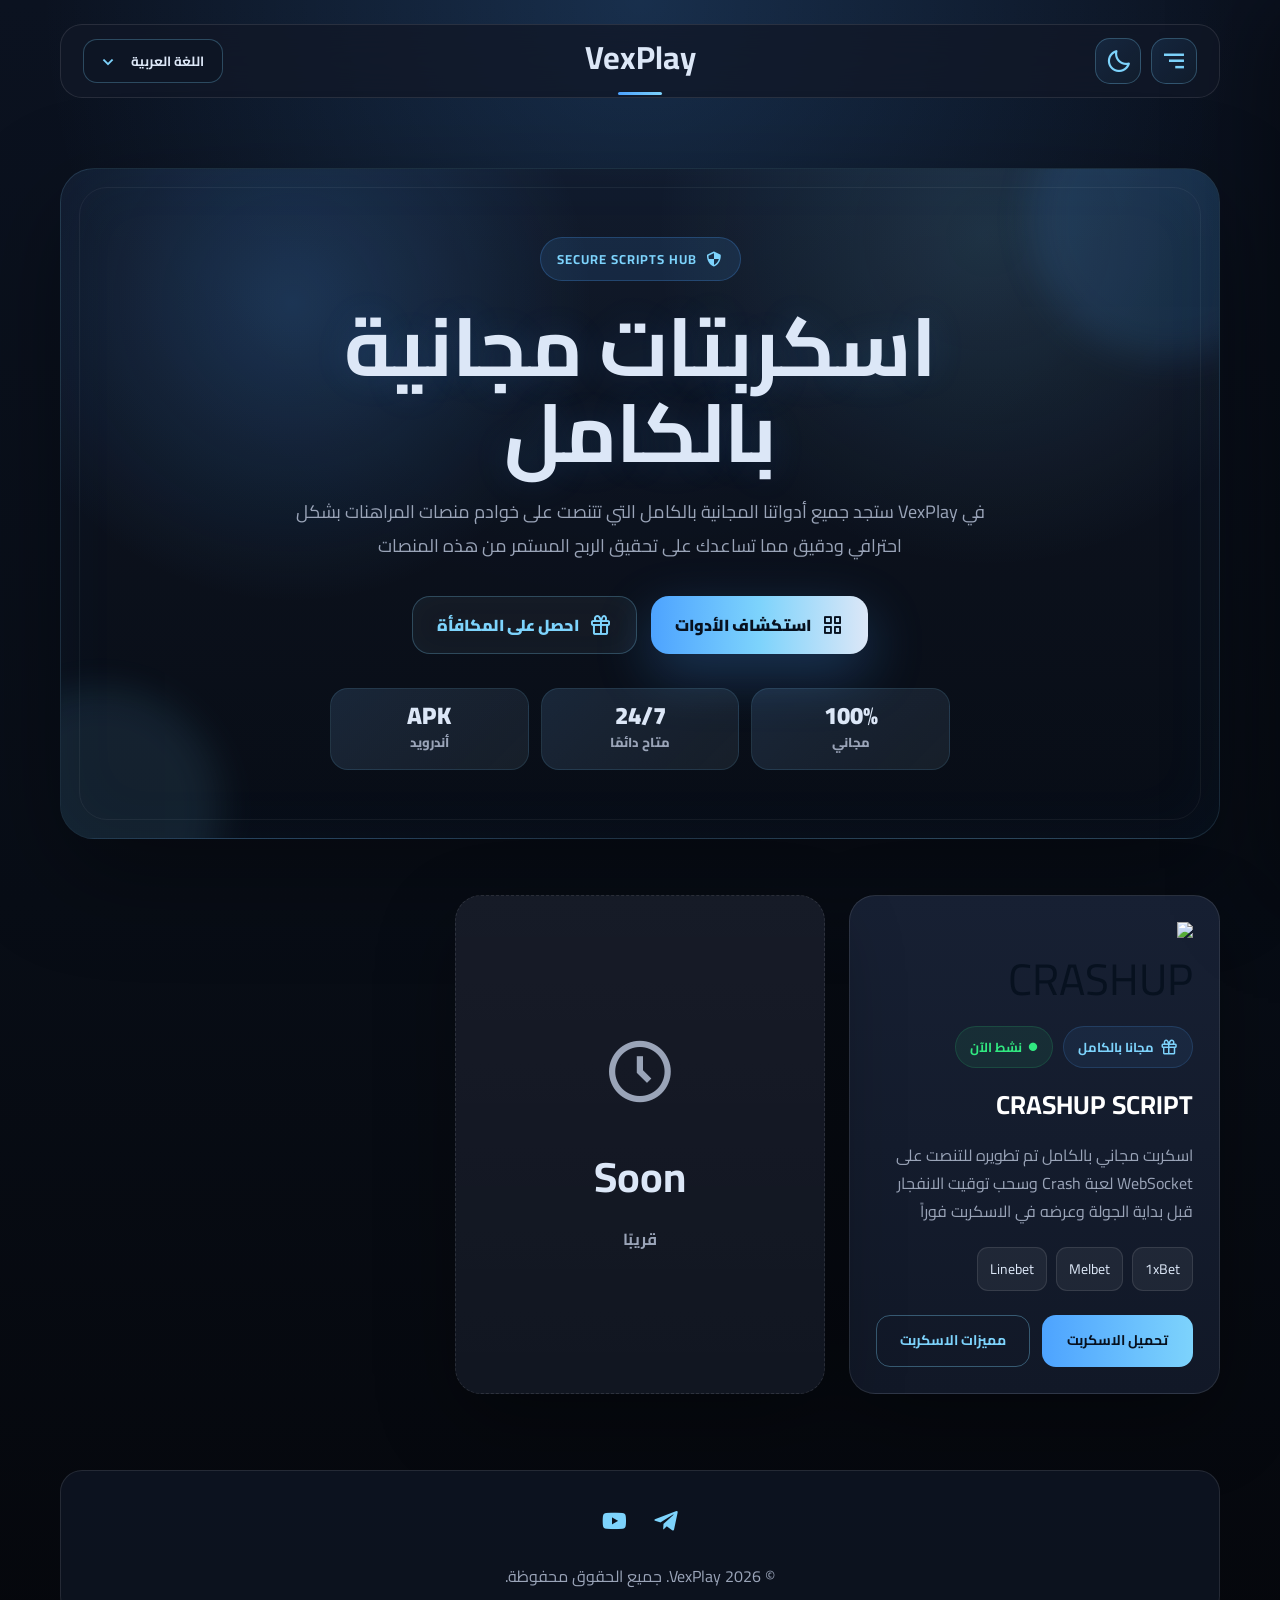
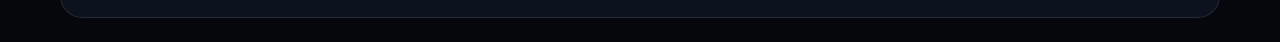
==== index.html @ 3781df90 "add sidebar" ====
<!DOCTYPE html>
<html lang="ar" dir="rtl">

<head>
    <meta charset="UTF-8" />
    <meta name="viewport" content="width=device-width, initial-scale=1.0" />
    <link rel="icon" type="image/png" href="img/favicon.png">
    <!-- SEO Meta Tags -->
    <title>VexPlay | أدوات واسكربتات مجانية لـ 1xBet و MelBet و LineBet</title>

    <meta name="description"
        content="VexPlay موقع مجاني يوفر سكربت الطيارة واسكربت التفاحة وأدوات وسكربتات خاصة بمنصات 1xBet و MelBet و LineBet، مع شروحات كاملة وروابط تحميل مباشرة.">

    <meta name="keywords"
        content="VexPlay, 1xBet, MelBet, LineBet, سكربت الطيارة, تحميل سكربت الطيارة, سكربت الطيارة 1xBet, اسكربت الطيارة, تحميل اسكربت الطيارة, اسكربت التفاحة, تحميل اسكربت التفاحة, بوت الطيارة, اسكربت  الطيارة, لعبة الطيارة, أدوات 1xBet, سكربتات 1xBet, أدوات MelBet, سكربتات MelBet, أدوات LineBet, سكربتات LineBet">

    <meta name="author" content="VexPlay">
    <meta name="robots" content="index, follow">

    <link rel="canonical" href="https://vexplay.net/">

    <!-- Open Graph -->
    <meta property="og:type" content="website">
    <meta property="og:title" content="VexPlay | سكربت الطيارة واسكربت التفاحة">
    <meta property="og:description"
        content="موقع مجاني يوفر سكربت الطيارة واسكربت التفاحة وأدوات 1xBet و MelBet و LineBet مع شروحات وروابط تحميل مباشرة.">
    <meta property="og:url" content="https://vexplay.net/">
    <meta property="og:image" content="https://vexplay.net/img/og-image.png">

    <meta name="theme-color" content="#080d16">
    <!-- Fonts -->
    <link rel="preconnect" href="https://fonts.googleapis.com">
    <link rel="preconnect" href="https://fonts.gstatic.com" crossorigin>
    <link
        href="https://fonts.googleapis.com/css2?family=Cairo:wght@400;600;700;800;900&family=Poppins:wght@400;500;600;700;800;900&display=swap"
        rel="stylesheet">

    <script src="js/theme.js"></script>
    <link rel="stylesheet" href="css/style.css" />
    <link href="https://unpkg.com/boxicons@2.1.4/css/boxicons.min.css" rel="stylesheet">
    <!-- Google tag (gtag.js) -->
    <script async src="https://www.googletagmanager.com/gtag/js?id=G-SFFDL6XB0M"></script>
    <script>
        window.dataLayer = window.dataLayer || [];
        function gtag() { dataLayer.push(arguments); }
        gtag('js', new Date());

        gtag('config', 'G-SFFDL6XB0M');
    </script>
</head>

<body>

    <div class="loader" id="pageLoader">
        <div class="pro-loader">
            <div class="loader-orbit">
                <span></span>
                <span></span>
                <span></span>

                <div class="loader-core">
                    <img src="img/favicon.png" alt="VexPlay">
                </div>
            </div>

            <div class="loader-brand">VexPlay</div>

            <div class="loader-progress">
                <span></span>
            </div>

            <p class="loader-text">جاري تجهيز الصفحة</p>
        </div>
    </div>

    <div class="lang-loader" id="langLoader">
        <div class="lang-box">
            <i class='bx bx-loader-alt bx-spin'></i>
            <p id="langLoaderText">جاري تغيير اللغة</p>
        </div>
    </div>

    <header class="header reveal">
        <button class="menu-toggle" id="menuToggle" type="button" aria-label="Open menu">
            <i class='bx bx-menu-alt-right'></i>
        </button>

        <button class="theme-toggle" id="themeToggle" type="button" aria-label="Toggle theme">
            <i class='bx bx-moon'></i>
        </button>

        <div class="logo"><a href="/">VexPlay</a></div>

        <div class="language-box">
            <select id="langSelect" class="lang-select">
                <option value="ar">اللغة العربية</option>
                <option value="en">English</option>
            </select>
            <i class='bx bx-chevron-down'></i>
        </div>
    </header>

    <div class="sidebar-overlay" id="sidebarOverlay"></div>

    <aside class="side-menu" id="sideMenu">
        <div class="side-menu-head">
            <div class="side-brand">VEXPLAY</div>

            <button class="side-close" id="sideClose" type="button" aria-label="Close menu">
                <i class='bx bx-x'></i>
            </button>
        </div>

        <div class="side-menu-links">
            <a href="https://t.me/VexPlayNet" target="_blank" rel="noopener noreferrer">
                <i class='bx bxl-telegram'></i>
                <span data-key="sideTelegram">الإنضمام لقناة التليجرام</span>
            </a>

            <a href="https://www.youtube.com/@VexPlayVip" target="_blank" rel="noopener noreferrer">
                <i class='bx bxl-youtube'></i>
                <span data-key="sideYoutube">الاشتراك في قناة اليوتيوب</span>
            </a>
        </div>
    </aside>

    <main>
        <section class="hero hero-pro reveal">
            <div class="hero-glow hero-glow-1"></div>
            <div class="hero-glow hero-glow-2"></div>

            <div class="hero-content">
                <span class="badge hero-badge" data-key="badge">
                    <i class='bx bx-shield-quarter'></i>
                    SECURE TOOLS HUB
                </span>

                <h1 data-key="title">أدوات مجانية بالكامل</h1>

                <p data-key="subtitle">
                    في VexPlay ستجد جميع أدواتنا المجانية بالكامل التي تتنصت على خوادم منصات المراهنات بشكل احترافي
                    ودقيق
                    مما تساعدك على تحقيق الربح المستمر من هذه المنصات
                </p>

                <div class="hero-actions">
                    <a href="#tools" class="hero-btn hero-btn-primary">
                        <i class='bx bx-grid-alt'></i>
                        <span data-key="exploreTools">استكشاف الأدوات</span>
                    </a>

                    <a href="https://t.me/VexPlayNet" target="_blank" rel="noopener noreferrer"
                        class="hero-btn hero-btn-secondary">
                        <i class='bx bx-gift'></i>
                        <span data-key="claimBonus">احصل على المكافأة</span>
                    </a>
                </div>

                <div class="hero-stats">
                    <div>
                        <strong>100%</strong>
                        <span data-key="statFree">مجاني</span>
                    </div>

                    <div>
                        <strong>24/7</strong>
                        <span data-key="statOnline">متاح دائمًا</span>
                    </div>

                    <div>
                        <strong>APK</strong>
                        <span data-key="statAndroid">أندرويد</span>
                    </div>
                </div>
            </div>
        </section>

        <section class="cards" id="tools">

            <article class="card reveal-card">
                <div class="card-icon">
                    <img src="img/crashup.png" alt="CRASHUP">
                </div>

                <div class="hero-top">
                    <span class="free-badge" data-key="freeBadge">
                        <i class='bx bx-gift'></i>
                        مجانا بالكامل
                    </span>

                    <span class="hero-online" data-key="live">
                        <i class='bx bxs-circle'></i>
                        نشط الآن
                    </span>
                </div>

                <h2>CRASHUP SCRIPT</h2>

                <p data-key="desc1">
                    اسكربت مجاني بالكامل تم تطويرها للتنصت على WebSocket لعبة Crash
                    وسحب توقيت الانفجار قبل بداية الجولة وعرضه
                </p>

                <div class="platforms">
                    <span>1xBet</span>
                    <span>Melbet</span>
                    <span>Linebet</span>
                </div>

                <div class="card-actions">
                    <a href="/crashup" class="btn" data-key="details">
                        تفاصيل أكثر
                    </a>

                    <a href="crashup-demo" class="btn demo-btn" data-key="script_feature">
                        مميزات الاسكربت
                    </a>
                </div>
            </article>




            <article class="card reveal-card soon-card">
                <div class="soon-content">
                    <i class='bx bx-time-five'></i>
                    <h2>Soon</h2>
                    <span data-key="soon">قريبًا</span>
                </div>
            </article>

            <article class="card reveal-card soon-card">
                <div class="soon-content">
                    <i class='bx bx-time-five'></i>
                    <h2>Soon</h2>
                    <span data-key="soon">قريبًا</span>
                </div>
            </article>

        </section>
    </main>

    <footer class="footer reveal">
        <div class="social">
            <a id="telegramLink" href="https://t.me/VexPlayNet" target="_blank" rel="noopener noreferrer">
                <i class='bx bxl-telegram'></i>
            </a>

            <a id="youtubeLink" href="https://www.youtube.com/@VexPlayVip" target="_blank" rel="noopener noreferrer">
                <i class='bx bxl-youtube'></i>
            </a>


        </div>

        <p data-key="footer">© 2026 VexPlay. جميع الحقوق محفوظة.</p>
    </footer>

    <button id="scrollTopBtn" class="scroll-top-btn" aria-label="Back to top">
        <i class='bx bx-up-arrow-alt'></i>
    </button>
    <script src="js/main.js"></script>
</body>

</html>
---- css/style.css ----
* {
    margin: 0;
    padding: 0;
    box-sizing: border-box;
}

html {
    scroll-behavior: smooth;
}



:root {
    --bg: #080d16;
    --card: #111827;
    --card2: #172033;
    --text: #ffffff;
    --muted: #9aa4b8;
    --primary: #4da3ff;
    --primary2: #7dd3fc;
    --silver: #dce7f7;
    --green: #31e981;
    --red: #ff4d5e;
    --line: rgba(255, 255, 255, .1);
}

html[data-theme="light"] {
    --bg: #f4f8ff;
    --card: #ffffff;
    --card2: #eef5ff;
    --text: #07111f;
    --muted: #526174;
    --primary: #147dff;
    --primary2: #00a8ff;
    --silver: #07111f;
    --green: #0bbf6a;
    --red: #ff3b4f;
    --line: rgba(7, 17, 31, .10);
}

html[lang="ar"] body,
html[lang="ar"] * {
    font-family: "Cairo", sans-serif;
}

html[lang="en"] body,
html[lang="en"] * {
    font-family: "Poppins", sans-serif;
}

body {
    min-height: 100vh;
    color: var(--text);
    background:
        radial-gradient(circle at top, rgba(77, 163, 255, .20), transparent 34%),
        linear-gradient(180deg, #0b1220 0%, #080d16 55%, #05070c 100%);
    overflow-x: hidden;
}

.loader,
.lang-loader {
    position: fixed;
    inset: 0;
    z-index: 9999;
    background: #080d16;
    display: grid;
    place-items: center;
    transition: .7s ease;
}

.loader.hide,
.lang-loader {
    opacity: 0;
    visibility: hidden;
}

.lang-loader.show {
    opacity: 1;
    visibility: visible;
}

.loader-box {
    font-size: 38px;
    font-weight: bold;
    letter-spacing: 1px;
    color: var(--silver);
    animation: pulse 1s infinite alternate;
}

.lang-box {
    width: 260px;
    padding: 32px 20px;
    border-radius: 24px;
    text-align: center;
    background: var(--card);
    border: 1px solid var(--line);
}

.lang-box i {
    font-size: 44px;
    color: var(--primary2);
    margin-bottom: 12px;
}

.lang-box p {
    color: var(--muted);
}

@keyframes pulse {
    to {
        opacity: .45;
        transform: scale(.96);
    }
}

.header {
    width: min(1160px, 92%);
    margin: 24px auto 0;
    height: 74px;
    border-radius: 22px;
    background: rgba(17, 24, 39, .78);
    border: 1px solid var(--line);
    backdrop-filter: blur(18px);
    display: flex;
    align-items: center;
    justify-content: center;
    position: relative;
}

.logo {
    font-size: 32px;
    font-weight: bold;
    color: var(--silver);
}

.logo::after {
    content: "";
    display: block;
    width: 44px;
    height: 3px;
    margin: 5px auto 0;
    border-radius: 20px;
    background: linear-gradient(90deg, var(--primary), var(--primary2));
}

.language-box {
    position: absolute;
    left: 22px;
    top: 50%;
    transform: translateY(-50%);
    width: 140px;
    height: 44px;
}

html[dir="ltr"] .language-box {
    left: auto;
    right: 22px;
}

.lang-select {
    width: 100%;
    height: 100%;
    border: 1px solid rgba(125, 211, 252, .28);
    border-radius: 14px;
    background: #0d1524;
    color: var(--silver);
    font-weight: bold;
    cursor: pointer;
    outline: none;
    appearance: none;
    padding-inline-start: 18px;
    padding-inline-end: 42px;
}

.language-box i {
    position: absolute;
    top: 50%;
    inset-inline-end: 14px;
    transform: translateY(-50%);
    color: var(--primary2);
    font-size: 22px;
    pointer-events: none;
}

.lang-select option {
    background: #0d1524;
    color: #fff;
}

.hero {
    width: min(880px, 92%);
    margin: 88px auto 52px;
    text-align: center;
}

.badge {
    display: inline-block;
    padding: 9px 16px;
    margin-bottom: 20px;
    border-radius: 999px;
    background: rgba(77, 163, 255, .12);
    border: 1px solid rgba(77, 163, 255, .24);
    color: var(--primary2);
    font-size: 13px;
    font-weight: bold;
    letter-spacing: 1px;
}

.hero h1 {
    font-size: clamp(38px, 8vw, 78px);
    line-height: 1.08;
    margin-bottom: 18px;
    color: var(--silver);
}

.hero p {
    color: var(--muted);
    font-size: 18px;
    line-height: 1.8;
    max-width: 690px;
    margin: auto;
}

.cards {
    width: min(1160px, 92%);
    margin: 0 auto 76px;
    display: grid;
    grid-template-columns: repeat(3, 1fr);
    gap: 24px;
}

.card {
    min-height: 380px;
    padding: 26px;
    border-radius: 26px;
    background: linear-gradient(180deg, var(--card2), var(--card));
    border: 1px solid var(--line);
    box-shadow: 0 28px 80px rgba(0, 0, 0, .32);
    transition: .35s ease;
}

.card:hover {
    transform: translateY(-10px);
    border-color: rgba(125, 211, 252, .35);
    box-shadow: 0 34px 90px rgba(77, 163, 255, .16);
}

.card-icon {
    width: 82px;
    height: 82px;
    border-radius: 22px;
    display: grid;
    place-items: center;
    margin-bottom: 22px;
    color: #07111f;
    font-size: 44px;
}



.status {
    display: inline-flex;
    align-items: center;
    gap: 7px;
    padding: 8px 13px;
    border-radius: 999px;
    font-size: 13px;
    font-weight: bold;
    margin-bottom: 16px;
}

.status::before {
    content: "";
    width: 9px;
    height: 9px;
    border-radius: 50%;
}

.status.active {
    color: var(--green);
    background: rgba(49, 233, 129, .10);
}

.status.active::before {
    background: var(--green);
    box-shadow: 0 0 12px var(--green);
}

.card h2 {
    font-size: 26px;
    margin-bottom: 12px;
    margin-top: 12px;
}

.card p {
    color: var(--muted);
    line-height: 1.75;
    min-height: 62px;
    margin-bottom: 22px;
}

.platforms {
    display: flex;
    flex-wrap: wrap;
    gap: 9px;
    margin-bottom: 24px;
}

.platforms span {
    padding: 8px 12px;
    border-radius: 11px;
    background: rgba(255, 255, 255, .06);
    border: 1px solid var(--line);
    color: var(--silver);
    font-size: 14px;
}

.btn {
    height: 48px;
    border-radius: 14px;
    display: grid;
    place-items: center;
    text-decoration: none;
    color: #07111f;
    font-weight: bold;
    background: linear-gradient(90deg, var(--primary), var(--primary2));
    transition: .3s ease;
}

.btn:hover {
    transform: translateY(-3px);
}

.soon-card {
    pointer-events: none;
    opacity: .78;
    display: grid;
    place-items: center;
    background:
        linear-gradient(180deg, rgba(255, 255, 255, .045), rgba(255, 255, 255, .02)),
        #0c111d;
    border-style: dashed;
}

.soon-content {
    text-align: center;
}

.soon-content i {
    font-size: 74px;
    color: var(--muted);
    margin-bottom: 16px;
}

.soon-content h2 {
    font-size: 42px;
    color: var(--silver);
    margin-bottom: 8px;
}

.soon-content span {
    color: var(--muted);
    font-weight: bold;
}

.footer {
    width: min(1160px, 92%);
    margin: 0 auto 24px;
    padding: 26px;
    text-align: center;
    border-radius: 22px;
    background: rgba(17, 24, 39, .7);
    border: 1px solid var(--line);
}

.social {
    margin-bottom: 12px;
}

.social a {
    color: var(--primary2);
    font-size: 28px;
    margin: 0 9px;
    transition: .3s ease;
}

.social a:hover {
    color: #fff;
}

.footer p {
    color: var(--muted);
}

.reveal,
.reveal-card {
    opacity: 0;
    transform: translateY(34px);
    transition: .8s ease;
}

.reveal.show,
.reveal-card.show {
    opacity: 1;
    transform: translateY(0);
}

@media (max-width: 980px) {
    .cards {
        grid-template-columns: 1fr;
    }

    .card {
        min-height: auto;
    }
}

@media (max-width: 600px) {
    .header {
        height: auto;
        padding: 18px;
        flex-direction: column;
        gap: 14px;
    }

    .language-box,
    html[dir="ltr"] .language-box {
        position: relative;
        left: auto;
        right: auto;
        top: auto;
        transform: none;
    }

    .hero {
        margin: 58px auto 38px;
    }

    .hero h1 {
        font-size: 38px;
    }

    .hero p {
        font-size: 16px;
    }

    .cards {
        width: 92%;
        gap: 18px;
    }

    .card {
        padding: 22px;
        border-radius: 22px;
    }
}

.card-icon img {
    width: 100%;
    height: 100%;
    object-fit: contain;
    display: block;
}

.logo a {
    color: inherit;
    text-decoration: none;
}

.logo a:visited {
    color: inherit;
}

.hero-top {
    display: flex;
    align-items: center;
    gap: 10px;
    flex-wrap: wrap;
}

.free-badge,
.hero-online {
    display: inline-flex;
    align-items: center;
    gap: 6px;
    padding: 8px 14px;
    border-radius: 999px;
    font-size: 13px;
    font-weight: bold;
}

.free-badge {
    background: rgba(77, 163, 255, .08);
    color: #7dd3fc;
    border: 1px solid rgba(77, 163, 255, .18);
}

.free-badge i {
    font-size: 18px;
}

.hero-online {
    background: rgba(49, 233, 129, .08);
    color: #31e981;
    border: 1px solid rgba(49, 233, 129, .15);
}

.hero-online i {
    font-size: 10px;
    animation: onlinePulse 1.3s infinite;
}

@keyframes onlinePulse {
    50% {
        opacity: .35;
        transform: scale(.8);
    }
}

.footer .social a,
.footer .social a:visited,
.footer .social a:hover,
.footer .social a:active {
    text-decoration: none !important;
    border-bottom: none !important;
}

.card-actions {
    display: flex;
    gap: 12px;
}

.card-actions .btn {
    flex: 1;
    min-width: 0;
    height: 52px;
    padding: 0 10px;
    font-size: 14px;
    line-height: 1.2;
    text-align: center;
    white-space: nowrap;
}

.demo-btn {
    background: transparent;
    color: var(--primary2);
    border: 1px solid rgba(125, 211, 252, .35);
}

.demo-btn:hover {
    background: rgba(125, 211, 252, .1);
}

@media (max-width: 420px) {
    .card-actions {
        gap: 10px;
    }

    .card-actions .btn {
        height: 48px;
        font-size: 13px;
        padding: 0 8px;
    }
}

/* ScrollUp */
.scroll-top-btn {
    position: fixed;
    right: 24px;
    bottom: 24px;
    width: 54px;
    height: 54px;
    border-radius: 50%;
    border: 1px solid rgba(125, 211, 252, .35);
    background: linear-gradient(135deg, var(--primary), var(--primary2));
    color: #07111f;
    font-size: 32px;
    display: grid;
    place-items: center;
    cursor: pointer;
    z-index: 999;
    opacity: 0;
    visibility: hidden;
    transform: translateY(18px) scale(.9);
    transition: .35s ease;
    box-shadow: 0 18px 45px rgba(77, 163, 255, .28);
}

.scroll-top-btn.show {
    opacity: 1;
    visibility: visible;
    transform: translateY(0) scale(1);
}

.scroll-top-btn:hover {
    transform: translateY(-5px) scale(1.05);
    box-shadow: 0 24px 60px rgba(77, 163, 255, .42);
}

html[dir="rtl"] .scroll-top-btn {
    right: 24px;
    left: auto;
}

html[dir="ltr"] .scroll-top-btn {
    right: 24px;
    left: auto;
}

@media (max-width: 600px) {
    .scroll-top-btn {
        width: 48px;
        height: 48px;
        right: 18px;
        bottom: 18px;
        font-size: 28px;
    }
}

/* Professional Page Loader */
.loader {
    position: fixed;
    inset: 0;
    z-index: 99999;
    display: grid;
    place-items: center;
    background:
        radial-gradient(circle at top, rgba(77, 163, 255, .24), transparent 34%),
        radial-gradient(circle at bottom, rgba(125, 211, 252, .10), transparent 38%),
        linear-gradient(180deg, #070b13 0%, #080d16 52%, #03050a 100%);
    transition:
        opacity .65s ease,
        visibility .65s ease,
        transform .65s ease;
}

.loader::before {
    content: "";
    position: absolute;
    inset: 0;
    background:
        linear-gradient(transparent 96%, rgba(77, 163, 255, .055) 100%);
    background-size: 100% 6px;
    opacity: .7;
    pointer-events: none;
}

.loader::after {
    content: "";
    position: absolute;
    width: 520px;
    height: 520px;
    border-radius: 50%;
    background: radial-gradient(circle, rgba(77, 163, 255, .16), transparent 68%);
    filter: blur(12px);
    animation: loaderGlow 2.6s ease-in-out infinite alternate;
    pointer-events: none;
}

.loader.hide {
    opacity: 0;
    visibility: hidden;
    transform: scale(1.03);
    pointer-events: none;
}

.pro-loader {
    position: relative;
    z-index: 2;
    width: min(320px, calc(100% - 44px));
    padding: 34px 26px 28px;
    border-radius: 30px;
    text-align: center;
    background:
        linear-gradient(180deg, rgba(17, 24, 39, .88), rgba(8, 13, 22, .92)),
        rgba(17, 24, 39, .82);
    border: 1px solid rgba(125, 211, 252, .18);
    box-shadow:
        0 30px 90px rgba(0, 0, 0, .45),
        inset 0 0 40px rgba(77, 163, 255, .045);
    backdrop-filter: blur(18px);
    overflow: hidden;
}

.pro-loader::before {
    content: "";
    position: absolute;
    inset: -1px;
    border-radius: inherit;
    padding: 1px;
    background: linear-gradient(135deg,
            rgba(77, 163, 255, .55),
            transparent 32%,
            rgba(125, 211, 252, .42),
            transparent 72%);
    -webkit-mask:
        linear-gradient(#000 0 0) content-box,
        linear-gradient(#000 0 0);
    -webkit-mask-composite: xor;
    mask-composite: exclude;
    pointer-events: none;
}

.loader-orbit {
    position: relative;
    width: 118px;
    height: 118px;
    margin: 0 auto 20px;
    display: grid;
    place-items: center;
}

.loader-orbit>span {
    position: absolute;
    inset: 0;
    border-radius: 50%;
    border: 1px solid rgba(125, 211, 252, .18);
}

.loader-orbit>span:nth-child(1) {
    border-top-color: #4da3ff;
    animation: orbitSpin 1.2s linear infinite;
}

.loader-orbit>span:nth-child(2) {
    inset: 10px;
    border-right-color: #7dd3fc;
    animation: orbitSpinReverse 1.8s linear infinite;
}

.loader-orbit>span:nth-child(3) {
    inset: 20px;
    border-bottom-color: #31e981;
    animation: orbitSpin 2.3s linear infinite;
}

.loader-core {
    width: 62px;
    height: 62px;
    border-radius: 18px;
    display: grid;
    place-items: center;
    background:
        linear-gradient(135deg, rgba(77, 163, 255, .18), rgba(125, 211, 252, .08)),
        rgba(8, 13, 22, .92);
    border: 1px solid rgba(125, 211, 252, .24);
    box-shadow:
        0 0 28px rgba(77, 163, 255, .22),
        inset 0 0 18px rgba(255, 255, 255, .04);
}

.loader-core img {
    width: 38px;
    height: 38px;
    object-fit: contain;
    display: block;
    filter: drop-shadow(0 0 14px rgba(125, 211, 252, .45));
}

.loader-brand {
    color: #f5f7fa;
    font-size: 34px;
    font-weight: 900;
    line-height: 1;
    letter-spacing: .5px;
    margin-bottom: 18px;
    text-shadow: 0 0 24px rgba(77, 163, 255, .22);
}

.loader-progress {
    position: relative;
    width: 100%;
    height: 7px;
    border-radius: 999px;
    overflow: hidden;
    background: rgba(255, 255, 255, .09);
    border: 1px solid rgba(255, 255, 255, .06);
}

.loader-progress span {
    position: absolute;
    inset-block: 0;
    left: -45%;
    width: 45%;
    border-radius: inherit;
    background: linear-gradient(90deg, transparent, #4da3ff, #7dd3fc, transparent);
    box-shadow: 0 0 18px rgba(125, 211, 252, .65);
    animation: loaderProgress 1.35s ease-in-out infinite;
}

.loader-text {
    margin-top: 14px;
    color: #93a4b8;
    font-size: 14px;
    font-weight: 800;
}

@keyframes orbitSpin {
    to {
        transform: rotate(360deg);
    }
}

@keyframes orbitSpinReverse {
    to {
        transform: rotate(-360deg);
    }
}

@keyframes loaderProgress {
    0% {
        left: -45%;
    }

    100% {
        left: 100%;
    }
}

@keyframes loaderGlow {
    from {
        opacity: .45;
        transform: scale(.92);
    }

    to {
        opacity: .9;
        transform: scale(1.08);
    }
}

@media (max-width: 600px) {
    .pro-loader {
        width: min(292px, calc(100% - 36px));
        padding: 30px 22px 24px;
        border-radius: 26px;
    }

    .loader-orbit {
        width: 104px;
        height: 104px;
    }

    .loader-core {
        width: 56px;
        height: 56px;
        border-radius: 16px;
    }

    .loader-core img {
        width: 34px;
        height: 34px;
    }

    .loader-brand {
        font-size: 30px;
    }

    .loader-text {
        font-size: 13px;
    }
}


/* Home Burger Menu + Sidebar */
.menu-toggle {
    position: absolute;
    right: 22px;
    top: 50%;
    transform: translateY(-50%);
    width: 46px;
    height: 46px;
    border: 1px solid rgba(125, 211, 252, .28);
    border-radius: 15px;
    background:
        linear-gradient(135deg, rgba(77, 163, 255, .12), rgba(125, 211, 252, .04)),
        #0d1524;
    display: grid;
    place-items: center;
    gap: 0;
    cursor: pointer;
    z-index: 5;
    transition: .3s ease;
    box-shadow: 0 14px 35px rgba(0, 0, 0, .18);
}

.menu-toggle i {
    color: var(--primary2);
    font-size: 30px;
    line-height: 1;
    display: block;
    filter: drop-shadow(0 0 12px rgba(125, 211, 252, .45));
    transition: .3s ease;
}

.menu-toggle:hover i {
    transform: scale(1.08);
}

html[dir="ltr"] .menu-toggle {
    right: auto;
    left: 22px;
}

.sidebar-overlay {
    position: fixed;
    inset: 0;
    z-index: 9997;
    background: rgba(2, 6, 14, .62);
    backdrop-filter: blur(8px);
    opacity: 0;
    visibility: hidden;
    transition: .35s ease;
}

.sidebar-overlay.show {
    opacity: 1;
    visibility: visible;
}

.side-menu {
    position: fixed;
    top: 0;
    right: 0;
    width: min(360px, 88vw);
    height: 100vh;
    z-index: 9998;
    padding: 24px;
    background:
        radial-gradient(circle at top right, rgba(77, 163, 255, .20), transparent 36%),
        linear-gradient(180deg, rgba(17, 24, 39, .98), rgba(8, 13, 22, .98));
    border-left: 1px solid rgba(125, 211, 252, .18);
    box-shadow: -30px 0 90px rgba(0, 0, 0, .45);
    transform: translateX(105%);
    transition: .45s cubic-bezier(.2, .9, .2, 1);
    overflow-y: auto;
}

.side-menu.show {
    transform: translateX(0);
}

html[dir="ltr"] .side-menu {
    right: auto;
    left: 0;
    border-left: none;
    border-right: 1px solid rgba(125, 211, 252, .18);
    box-shadow: 30px 0 90px rgba(0, 0, 0, .45);
    transform: translateX(-105%);
}

html[dir="ltr"] .side-menu.show {
    transform: translateX(0);
}

.side-menu::before {
    content: "";
    position: absolute;
    inset: 0;
    background:
        linear-gradient(transparent 96%, rgba(77, 163, 255, .055) 100%);
    background-size: 100% 6px;
    opacity: .65;
    pointer-events: none;
}

.side-menu-head {
    position: relative;
    z-index: 2;
    display: flex;
    align-items: center;
    justify-content: space-between;
    gap: 14px;
    padding-bottom: 22px;
    margin-bottom: 22px;
    border-bottom: 1px solid rgba(255, 255, 255, .08);
}

.side-brand {
    color: var(--silver);
    font-size: 30px;
    font-weight: 900;
    letter-spacing: 1px;
    line-height: 1;
    text-shadow: 0 0 24px rgba(77, 163, 255, .28);
}

.side-brand::after {
    content: "";
    display: block;
    width: 54px;
    height: 3px;
    margin-top: 9px;
    border-radius: 999px;
    background: linear-gradient(90deg, var(--primary), var(--primary2));
}

.side-close {
    width: 42px;
    height: 42px;
    border: 1px solid rgba(125, 211, 252, .22);
    border-radius: 14px;
    background: rgba(255, 255, 255, .06);
    color: var(--primary2);
    font-size: 28px;
    display: grid;
    place-items: center;
    cursor: pointer;
    transition: .3s ease;
}

.side-close:hover {
    background: var(--primary2);
    color: #07111f;
    transform: rotate(90deg);
}

.side-menu-links {
    position: relative;
    z-index: 2;
    display: flex;
    flex-direction: column;
    gap: 14px;
}

.side-menu-links a {
    min-height: 64px;
    padding: 14px 16px;
    border-radius: 18px;
    text-decoration: none;
    color: var(--silver);
    background:
        linear-gradient(135deg, rgba(77, 163, 255, .10), rgba(125, 211, 252, .035)),
        rgba(255, 255, 255, .045);
    border: 1px solid rgba(125, 211, 252, .13);
    display: flex;
    align-items: center;
    gap: 12px;
    font-size: 15px;
    font-weight: 900;
    transition: .3s ease;
}

.side-menu-links a i {
    width: 42px;
    height: 42px;
    min-width: 42px;
    border-radius: 14px;
    display: grid;
    place-items: center;
    font-size: 25px;
    color: #07111f;
    background: linear-gradient(135deg, var(--primary), var(--primary2));
    box-shadow: 0 14px 32px rgba(77, 163, 255, .25);
}

.side-menu-links a:hover {
    transform: translateX(-5px);
    border-color: rgba(125, 211, 252, .38);
    box-shadow: 0 18px 45px rgba(77, 163, 255, .13);
}

html[dir="ltr"] .side-menu-links a:hover {
    transform: translateX(5px);
}

body.sidebar-open {
    overflow: hidden;
}

@media (max-width: 600px) {
    .header {
        min-height: 78px;
        padding: 18px 70px 18px 18px;
    }

    html[dir="ltr"] .header {
        padding: 18px 18px 18px 70px;
    }

    .menu-toggle {
        right: 18px;
        top: 18px;
        transform: none;
        width: 44px;
        height: 44px;
    }

    .menu-toggle:hover {
        transform: scale(1.04);
    }

    html[dir="ltr"] .menu-toggle {
        right: auto;
        left: 18px;
    }

    .language-box,
    html[dir="ltr"] .language-box {
        width: 140px;
    }

    .side-menu {
        width: min(330px, 90vw);
        padding: 22px 18px;
    }

    .side-brand {
        font-size: 27px;
    }

    .side-menu-links a {
        min-height: 60px;
        font-size: 14px;
        padding: 13px 14px;
    }

    .side-menu-links a i {
        width: 40px;
        height: 40px;
        min-width: 40px;
        font-size: 24px;
    }
}


/* Light / Dark Theme Button */
.theme-toggle {
    position: absolute;
    right: 78px;
    top: 50%;
    transform: translateY(-50%);
    width: 46px;
    height: 46px;
    border: 1px solid rgba(125, 211, 252, .28);
    border-radius: 15px;
    background:
        linear-gradient(135deg, rgba(77, 163, 255, .12), rgba(125, 211, 252, .04)),
        #0d1524;
    color: var(--primary2);
    display: grid;
    place-items: center;
    cursor: pointer;
    z-index: 5;
    transition: .3s ease;
    box-shadow: 0 14px 35px rgba(0, 0, 0, .18);
}

.theme-toggle i {
    font-size: 27px;
    line-height: 1;
    display: block;
    filter: drop-shadow(0 0 12px rgba(125, 211, 252, .45));
    transition: .3s ease;
}

.theme-toggle:hover {
    transform: translateY(-50%) scale(1.06);
    border-color: rgba(125, 211, 252, .55);
    box-shadow: 0 18px 45px rgba(77, 163, 255, .22);
}

.theme-toggle:hover i {
    transform: rotate(12deg) scale(1.08);
}

html[dir="ltr"] .theme-toggle {
    right: auto;
    left: 78px;
}

/* Light Mode */
html[data-theme="light"] body {
    background:
        radial-gradient(circle at top, rgba(20, 125, 255, .18), transparent 34%),
        linear-gradient(180deg, #f5f9ff 0%, #eef5ff 55%, #eaf2ff 100%);
}

html[data-theme="light"] .header,
html[data-theme="light"] .footer {
    background: rgba(255, 255, 255, .78);
    border-color: rgba(7, 17, 31, .10);
    box-shadow: 0 18px 55px rgba(20, 125, 255, .10);
}

html[data-theme="light"] .lang-select,
html[data-theme="light"] .menu-toggle,
html[data-theme="light"] .theme-toggle {
    background:
        linear-gradient(135deg, rgba(20, 125, 255, .10), rgba(0, 168, 255, .05)),
        #ffffff;
    color: #07111f;
    border-color: rgba(20, 125, 255, .22);
}

html[data-theme="light"] .menu-toggle i,
html[data-theme="light"] .theme-toggle i,
html[data-theme="light"] .language-box i {
    color: #147dff;
}

html[data-theme="light"] .card {
    background: linear-gradient(180deg, #ffffff, #eef5ff);
    border-color: rgba(7, 17, 31, .10);
    box-shadow: 0 28px 80px rgba(20, 125, 255, .10);
}

html[data-theme="light"] .card:hover {
    border-color: rgba(20, 125, 255, .30);
    box-shadow: 0 34px 90px rgba(20, 125, 255, .16);
}

html[data-theme="light"] .platforms span,
html[data-theme="light"] .hero-platforms span {
    background: rgba(20, 125, 255, .08);
    border-color: rgba(20, 125, 255, .12);
    color: #07111f;
}

html[data-theme="light"] .free-badge {
    background: rgba(20, 125, 255, .08);
    color: #147dff;
    border-color: rgba(20, 125, 255, .18);
}

html[data-theme="light"] .hero-online {
    background: rgba(11, 191, 106, .08);
    color: #0bbf6a;
    border-color: rgba(11, 191, 106, .18);
}

html[data-theme="light"] .soon-card {
    background:
        linear-gradient(180deg, rgba(20, 125, 255, .07), rgba(255, 255, 255, .85)),
        #ffffff;
}

html[data-theme="light"] .side-menu {
    background:
        radial-gradient(circle at top right, rgba(20, 125, 255, .18), transparent 36%),
        linear-gradient(180deg, rgba(255, 255, 255, .98), rgba(238, 245, 255, .98));
    border-left-color: rgba(20, 125, 255, .18);
}

html[data-theme="light"] .side-menu-head {
    border-bottom-color: rgba(7, 17, 31, .10);
}

html[data-theme="light"] .side-close {
    background: rgba(20, 125, 255, .08);
    border-color: rgba(20, 125, 255, .18);
    color: #147dff;
}

html[data-theme="light"] .side-menu-links a {
    color: #07111f;
    background:
        linear-gradient(135deg, rgba(20, 125, 255, .08), rgba(0, 168, 255, .035)),
        rgba(255, 255, 255, .78);
    border-color: rgba(20, 125, 255, .13);
}

html[data-theme="light"] .sidebar-overlay {
    background: rgba(235, 244, 255, .58);
}

html[data-theme="light"] .loader,
html[data-theme="light"] .lang-loader {
    background:
        radial-gradient(circle at top, rgba(20, 125, 255, .22), transparent 34%),
        linear-gradient(180deg, #f7fbff 0%, #eef5ff 52%, #eaf2ff 100%);
}

html[data-theme="light"] .pro-loader,
html[data-theme="light"] .lang-box {
    background:
        linear-gradient(180deg, rgba(255, 255, 255, .90), rgba(238, 245, 255, .94)),
        rgba(255, 255, 255, .88);
    border-color: rgba(20, 125, 255, .18);
}

html[data-theme="light"] .loader-core {
    background:
        linear-gradient(135deg, rgba(20, 125, 255, .14), rgba(0, 168, 255, .08)),
        rgba(255, 255, 255, .94);
}

html[data-theme="light"] .loader-progress {
    background: rgba(7, 17, 31, .08);
    border-color: rgba(7, 17, 31, .06);
}

@media (max-width: 600px) {
    .theme-toggle {
        right: 70px;
        top: 18px;
        transform: none;
        width: 44px;
        height: 44px;
    }

    .theme-toggle:hover {
        transform: scale(1.04);
    }

    html[dir="ltr"] .theme-toggle {
        right: auto;
        left: 70px;
    }
}

/* Better Light Mode Loader */
html[data-theme="light"] .loader,
html[data-theme="light"] .lang-loader {
    background:
        radial-gradient(circle at top, rgba(20, 125, 255, .18), transparent 35%),
        radial-gradient(circle at bottom, rgba(0, 168, 255, .10), transparent 42%),
        linear-gradient(180deg, #f7fbff 0%, #eef6ff 52%, #e8f1ff 100%) !important;
}

html[data-theme="light"] .loader::before {
    background:
        linear-gradient(transparent 96%, rgba(20, 125, 255, .08) 100%);
    background-size: 100% 6px;
    opacity: .55;
}

html[data-theme="light"] .loader::after {
    background: radial-gradient(circle, rgba(20, 125, 255, .18), transparent 68%);
    filter: blur(18px);
    opacity: .75;
}

html[data-theme="light"] .pro-loader {
    background:
        linear-gradient(180deg, rgba(255, 255, 255, .94), rgba(238, 246, 255, .96)),
        #ffffff !important;
    border-color: rgba(20, 125, 255, .20) !important;
    box-shadow:
        0 30px 90px rgba(20, 125, 255, .16),
        0 12px 35px rgba(7, 17, 31, .08),
        inset 0 0 35px rgba(20, 125, 255, .055) !important;
}

html[data-theme="light"] .pro-loader::before {
    background: linear-gradient(135deg,
            rgba(20, 125, 255, .55),
            transparent 34%,
            rgba(0, 168, 255, .42),
            transparent 74%);
}

html[data-theme="light"] .loader-orbit>span {
    border-color: rgba(20, 125, 255, .18);
}

html[data-theme="light"] .loader-orbit>span:nth-child(1) {
    border-top-color: #147dff;
}

html[data-theme="light"] .loader-orbit>span:nth-child(2) {
    border-right-color: #00a8ff;
}

html[data-theme="light"] .loader-orbit>span:nth-child(3) {
    border-bottom-color: #0bbf6a;
}

html[data-theme="light"] .loader-core {
    background:
        linear-gradient(135deg, rgba(20, 125, 255, .12), rgba(0, 168, 255, .06)),
        #ffffff !important;
    border-color: rgba(20, 125, 255, .22) !important;
    box-shadow:
        0 0 30px rgba(20, 125, 255, .18),
        inset 0 0 18px rgba(20, 125, 255, .06) !important;
}

html[data-theme="light"] .loader-core img {
    filter: drop-shadow(0 0 12px rgba(20, 125, 255, .28));
}

html[data-theme="light"] .loader-brand {
    color: #07111f !important;
    text-shadow: 0 0 20px rgba(20, 125, 255, .18);
}

html[data-theme="light"] .loader-text {
    color: #526174 !important;
}

html[data-theme="light"] .loader-progress {
    background: rgba(7, 17, 31, .08) !important;
    border-color: rgba(7, 17, 31, .06) !important;
}

html[data-theme="light"] .loader-progress span {
    background: linear-gradient(90deg, transparent, #147dff, #00a8ff, transparent);
    box-shadow: 0 0 18px rgba(20, 125, 255, .42);
}

html[data-theme="light"] .lang-box {
    background:
        linear-gradient(180deg, rgba(255, 255, 255, .94), rgba(238, 246, 255, .96)),
        #ffffff !important;
    border-color: rgba(20, 125, 255, .18) !important;
    box-shadow: 0 24px 70px rgba(20, 125, 255, .14);
}

html[data-theme="light"] .lang-box i {
    color: #147dff;
}

html[data-theme="light"] .lang-box p {
    color: #526174;
}

/* Mobile Header Controls Beside Language */
@media (max-width: 600px) {
    .header {
        height: auto;
        min-height: unset;
        padding: 18px;
        display: grid;
        grid-template-columns: 44px 44px 140px;
        justify-content: center;
        align-items: center;
        gap: 12px 10px;
    }

    .logo {
        grid-column: 1 / -1;
        grid-row: 1;
        text-align: center;
        margin-bottom: 2px;
    }

    .menu-toggle,
    .theme-toggle,
    .language-box,
    html[dir="ltr"] .menu-toggle,
    html[dir="ltr"] .theme-toggle,
    html[dir="ltr"] .language-box {
        position: relative;
        top: auto;
        left: auto;
        right: auto;
        transform: none;
    }

    .menu-toggle {
        grid-column: 1;
        grid-row: 2;
        width: 44px;
        height: 44px;
    }

    .theme-toggle {
        grid-column: 2;
        grid-row: 2;
        width: 44px;
        height: 44px;
    }

    .language-box,
    html[dir="ltr"] .language-box {
        grid-column: 3;
        grid-row: 2;
        width: 140px;
        height: 44px;
    }

    .menu-toggle:hover,
    .theme-toggle:hover {
        transform: scale(1.04);
    }
}


/* Professional Home Hero */
.hero-pro {
    width: min(1160px, 92%);
    margin: 70px auto 56px;
    min-height: 470px;
    position: relative;
    overflow: hidden;
    display: grid;
    place-items: center;
    padding: 68px 30px;
    border-radius: 34px;
    text-align: center;
    background:
        radial-gradient(circle at 20% 20%, rgba(77, 163, 255, .22), transparent 28%),
        radial-gradient(circle at 80% 10%, rgba(125, 211, 252, .14), transparent 30%),
        linear-gradient(180deg, rgba(17, 24, 39, .76), rgba(8, 13, 22, .78));
    border: 1px solid rgba(125, 211, 252, .16);
    box-shadow:
        0 34px 100px rgba(0, 0, 0, .34),
        inset 0 0 70px rgba(77, 163, 255, .045);
}

.hero-pro::before {
    content: "";
    position: absolute;
    inset: 0;
    background:
        linear-gradient(transparent 96%, rgba(77, 163, 255, .055) 100%);
    background-size: 100% 7px;
    opacity: .55;
    pointer-events: none;
}

.hero-pro::after {
    content: "";
    position: absolute;
    inset: 18px;
    border-radius: 28px;
    border: 1px solid rgba(255, 255, 255, .055);
    pointer-events: none;
}

.hero-glow {
    position: absolute;
    border-radius: 50%;
    filter: blur(18px);
    opacity: .65;
    pointer-events: none;
}

.hero-glow-1 {
    width: 280px;
    height: 280px;
    right: -90px;
    top: -90px;
    background: rgba(77, 163, 255, .20);
    animation: heroFloat 5s ease-in-out infinite alternate;
}

.hero-glow-2 {
    width: 240px;
    height: 240px;
    left: -80px;
    bottom: -90px;
    background: rgba(125, 211, 252, .16);
    animation: heroFloat 6s ease-in-out infinite alternate-reverse;
}

.hero-content {
    position: relative;
    z-index: 2;
    max-width: 780px;
    margin: auto;
}

.hero-badge {
    display: inline-flex;
    align-items: center;
    justify-content: center;
    gap: 8px;
    margin-bottom: 22px;
}

.hero-badge i {
    font-size: 18px;
}

.hero-pro h1 {
    font-size: clamp(42px, 8vw, 82px);
    line-height: 1.05;
    margin-bottom: 20px;
    color: var(--silver);
    letter-spacing: -1px;
    text-shadow: 0 0 35px rgba(77, 163, 255, .16);
}

.hero-pro p {
    max-width: 720px;
    margin: 0 auto;
    color: var(--muted);
    font-size: 18px;
    line-height: 1.9;
}

.hero-actions {
    display: flex;
    align-items: center;
    justify-content: center;
    gap: 14px;
    flex-wrap: wrap;
    margin-top: 32px;
}

.hero-btn {
    min-width: 210px;
    height: 58px;
    padding: 0 24px;
    border-radius: 18px;
    display: inline-flex;
    align-items: center;
    justify-content: center;
    gap: 10px;
    text-decoration: none;
    font-size: 16px;
    font-weight: 900;
    transition: .3s ease;
}

.hero-btn i {
    font-size: 23px;
}

.hero-btn-primary {
    color: #07111f;
    background: linear-gradient(90deg, var(--primary), var(--primary2), var(--silver));
    box-shadow: 0 20px 55px rgba(77, 163, 255, .28);
}

.hero-btn-secondary {
    color: var(--primary2);
    background: rgba(255, 255, 255, .045);
    border: 1px solid rgba(125, 211, 252, .26);
    box-shadow: inset 0 0 28px rgba(77, 163, 255, .035);
}

.hero-btn:hover {
    transform: translateY(-5px);
}

.hero-btn-primary:hover {
    box-shadow: 0 28px 70px rgba(77, 163, 255, .38);
}

.hero-btn-secondary:hover {
    background: rgba(125, 211, 252, .10);
    border-color: rgba(125, 211, 252, .45);
}

.hero-stats {
    width: min(620px, 100%);
    margin: 34px auto 0;
    display: grid;
    grid-template-columns: repeat(3, 1fr);
    gap: 12px;
}

.hero-stats div {
    min-height: 82px;
    padding: 14px 10px;
    border-radius: 18px;
    background:
        linear-gradient(135deg, rgba(77, 163, 255, .10), rgba(125, 211, 252, .035)),
        rgba(255, 255, 255, .045);
    border: 1px solid rgba(125, 211, 252, .12);
    display: grid;
    place-items: center;
}

.hero-stats strong {
    color: var(--silver);
    font-size: 24px;
    font-weight: 900;
    line-height: 1;
}

.hero-stats span {
    color: var(--muted);
    font-size: 13px;
    font-weight: 800;
}

@keyframes heroFloat {
    from {
        transform: translateY(0) scale(.96);
    }

    to {
        transform: translateY(18px) scale(1.06);
    }
}

/* Light Mode Hero */
html[data-theme="light"] .hero-pro {
    background:
        radial-gradient(circle at 20% 20%, rgba(20, 125, 255, .16), transparent 28%),
        radial-gradient(circle at 80% 10%, rgba(0, 168, 255, .10), transparent 30%),
        linear-gradient(180deg, rgba(255, 255, 255, .86), rgba(238, 245, 255, .88));
    border-color: rgba(20, 125, 255, .14);
    box-shadow:
        0 34px 100px rgba(20, 125, 255, .12),
        inset 0 0 70px rgba(20, 125, 255, .045);
}

html[data-theme="light"] .hero-pro::before {
    background: linear-gradient(transparent 96%, rgba(20, 125, 255, .075) 100%);
    background-size: 100% 7px;
}

html[data-theme="light"] .hero-btn-secondary {
    color: #147dff;
    background: rgba(20, 125, 255, .06);
    border-color: rgba(20, 125, 255, .20);
}

html[data-theme="light"] .hero-stats div {
    background:
        linear-gradient(135deg, rgba(20, 125, 255, .08), rgba(0, 168, 255, .035)),
        rgba(255, 255, 255, .72);
    border-color: rgba(20, 125, 255, .12);
}

/* Mobile Hero */
@media (max-width: 600px) {
    .hero-pro {
        width: calc(100% - 20px);
        margin: 46px auto 38px;
        min-height: auto;
        padding: 48px 18px;
        border-radius: 26px;
    }

    .hero-pro h1 {
        font-size: 40px;
        line-height: 1.12;
    }

    .hero-pro p {
        font-size: 15px;
        line-height: 1.8;
    }

    .hero-actions {
        margin-top: 26px;
        gap: 12px;
    }

    .hero-btn {
        width: 100%;
        min-width: unset;
        height: 56px;
        font-size: 15px;
    }

    .hero-stats {
        grid-template-columns: 1fr;
        margin-top: 26px;
    }

    .hero-stats div {
        min-height: 70px;
    }
}

/* Explore Tools Button - Light Mode */
html[data-theme="light"] .hero-btn-primary {
    position: relative;
    overflow: hidden;
    color: #ffffff !important;
    background:
        linear-gradient(135deg, #0057ff 0%, #147dff 48%, #00c2ff 100%) !important;
    border: 1px solid rgba(20, 125, 255, .55);
    box-shadow:
        0 22px 60px rgba(20, 125, 255, .34),
        0 8px 22px rgba(0, 168, 255, .18),
        inset 0 1px 0 rgba(255, 255, 255, .32) !important;
    text-shadow: 0 1px 2px rgba(0, 34, 90, .28);
}

html[data-theme="light"] .hero-btn-primary::before {
    content: "";
    position: absolute;
    inset: 0;
    background:
        linear-gradient(120deg,
            transparent 0%,
            rgba(255, 255, 255, .42) 45%,
            transparent 70%);
    transform: translateX(-120%);
    transition: .65s ease;
}

html[data-theme="light"] .hero-btn-primary:hover::before {
    transform: translateX(120%);
}

html[data-theme="light"] .hero-btn-primary:hover {
    transform: translateY(-5px);
    border-color: rgba(0, 168, 255, .75);
    box-shadow:
        0 30px 75px rgba(20, 125, 255, .46),
        0 12px 34px rgba(0, 168, 255, .24),
        inset 0 1px 0 rgba(255, 255, 255, .42) !important;
}

html[data-theme="light"] .hero-btn-primary i,
html[data-theme="light"] .hero-btn-primary span {
    position: relative;
    z-index: 2;
}

html[data-theme="light"] .hero-btn-primary i {
    color: #ffffff;
    filter: drop-shadow(0 2px 4px rgba(0, 34, 90, .28));
}

/* Clean Light Mode Shadows */
html[data-theme="light"] .header,
html[data-theme="light"] .footer,
html[data-theme="light"] .card,
html[data-theme="light"] .soon-card,
html[data-theme="light"] .hero-pro,
html[data-theme="light"] .hero-stats div,
html[data-theme="light"] .menu-toggle,
html[data-theme="light"] .theme-toggle,
html[data-theme="light"] .side-menu-links a,
html[data-theme="light"] .lang-box,
html[data-theme="light"] .pro-loader {
    box-shadow:
        0 18px 50px rgba(20, 125, 255, .08),
        0 6px 18px rgba(7, 17, 31, .045) !important;
}

html[data-theme="light"] .card:hover,
html[data-theme="light"] .hero-btn:hover,
html[data-theme="light"] .side-menu-links a:hover,
html[data-theme="light"] .menu-toggle:hover,
html[data-theme="light"] .theme-toggle:hover {
    box-shadow:
        0 22px 58px rgba(20, 125, 255, .13),
        0 8px 22px rgba(7, 17, 31, .055) !important;
}

html[data-theme="light"] .side-menu {
    box-shadow:
        -22px 0 60px rgba(20, 125, 255, .10),
        -8px 0 22px rgba(7, 17, 31, .045) !important;
}

html[dir="ltr"][data-theme="light"] .side-menu {
    box-shadow:
        22px 0 60px rgba(20, 125, 255, .10),
        8px 0 22px rgba(7, 17, 31, .045) !important;
}

html[data-theme="light"] .scroll-top-btn {
    box-shadow:
        0 16px 38px rgba(20, 125, 255, .22),
        0 6px 16px rgba(7, 17, 31, .06) !important;
}

html[data-theme="light"] .scroll-top-btn:hover {
    box-shadow:
        0 22px 52px rgba(20, 125, 255, .30),
        0 8px 20px rgba(7, 17, 31, .07) !important;
}

html[data-theme="light"] .side-menu-links a i {
    box-shadow:
        0 12px 28px rgba(20, 125, 255, .20) !important;
}

html[data-theme="light"] .loader-core {
    box-shadow:
        0 0 26px rgba(20, 125, 255, .16),
        inset 0 0 16px rgba(20, 125, 255, .045) !important;
}

html[data-theme="light"] .loader-progress span {
    box-shadow:
        0 0 16px rgba(20, 125, 255, .35) !important;
}

html[data-theme="light"] .logo,
html[data-theme="light"] .side-brand,
html[data-theme="light"] .hero-pro h1,
html[data-theme="light"] .loader-brand {
    text-shadow: none !important;
}

html[data-theme="light"] .menu-toggle i,
html[data-theme="light"] .theme-toggle i,
html[data-theme="light"] .loader-core img {
    filter: none !important;
}

/* Remove Burger + Theme Toggle Shadows */
.menu-toggle,
.theme-toggle,
.menu-toggle:hover,
.theme-toggle:hover,
html[data-theme="light"] .menu-toggle,
html[data-theme="light"] .theme-toggle,
html[data-theme="light"] .menu-toggle:hover,
html[data-theme="light"] .theme-toggle:hover {
    box-shadow: none !important;
}

.menu-toggle i,
.theme-toggle i,
html[data-theme="light"] .menu-toggle i,
html[data-theme="light"] .theme-toggle i {
    filter: none !important;
    text-shadow: none !important;
}
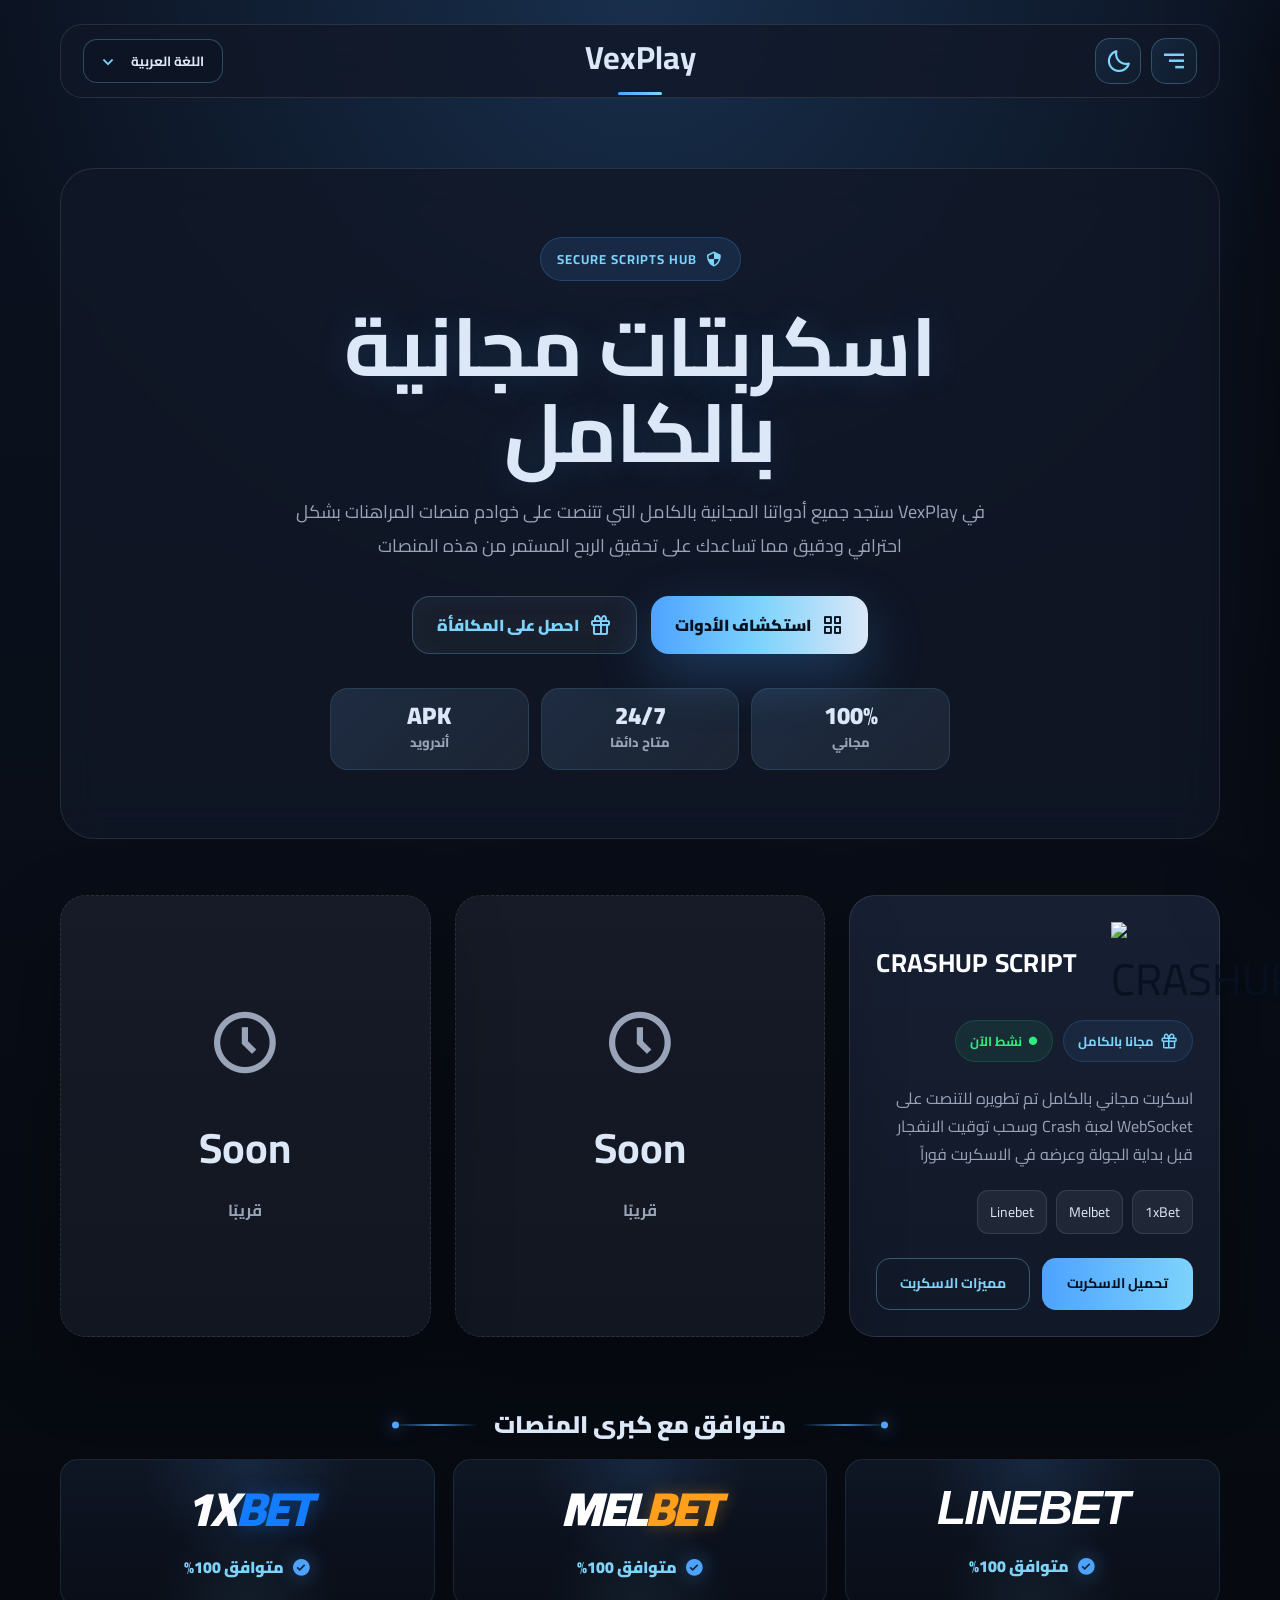
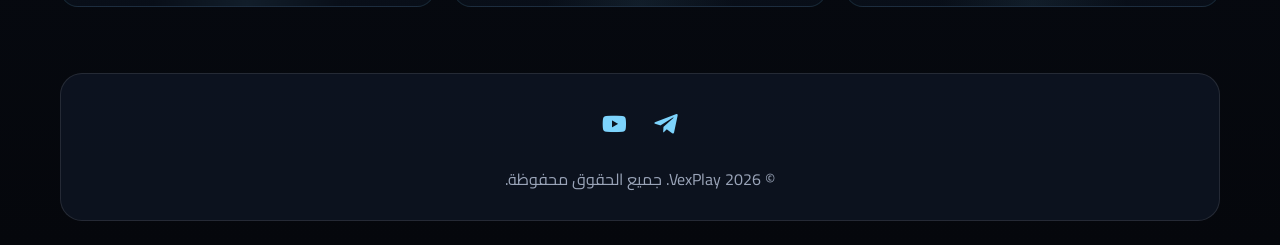
==== commit f62586f0: "add sidebar" ====
--- a/index.html
+++ b/index.html
@@ -178,11 +178,15 @@
         <section class="cards" id="tools">
 
             <article class="card reveal-card">
-                <div class="card-icon">
-                    <img src="img/crashup.png" alt="CRASHUP">
-                </div>
-
-                <div class="hero-top">
+                <div class="tool-card-head">
+                    <h2>CRASHUP SCRIPT</h2>
+
+                    <div class="card-icon">
+                        <img src="img/crashup.png" alt="CRASHUP">
+                    </div>
+                </div>
+
+                <div class="hero-top tool-badges-row">
                     <span class="free-badge" data-key="freeBadge">
                         <i class='bx bx-gift'></i>
                         مجانا بالكامل
@@ -193,8 +197,6 @@
                         نشط الآن
                     </span>
                 </div>
-
-                <h2>CRASHUP SCRIPT</h2>
 
                 <p data-key="desc1">
                     اسكربت مجاني بالكامل تم تطويرها للتنصت على WebSocket لعبة Crash
@@ -238,6 +240,51 @@
             </article>
 
         </section>
+
+
+
+        <section class="compat-section reveal">
+            <div class="compat-title">
+                <span></span>
+                <h2 data-key="compatibleTitle">متوافق مع كبرى المنصات</h2>
+                <span></span>
+            </div>
+
+            <div class="compat-grid">
+                <div class="compat-card">
+                    <div class="platform-logo platform-linebet">LINEBET</div>
+
+                    <div class="compat-status">
+                        <i class='bx bxs-check-circle'></i>
+                        <span data-key="compatiblePercent">متوافق 100%</span>
+                    </div>
+                </div>
+
+                <div class="compat-card">
+                    <div class="platform-logo platform-melbet">
+                        <span>MEL</span><b>BET</b>
+                    </div>
+
+                    <div class="compat-status">
+                        <i class='bx bxs-check-circle'></i>
+                        <span data-key="compatiblePercent">متوافق 100%</span>
+                    </div>
+                </div>
+
+                <div class="compat-card">
+                    <div class="platform-logo platform-1xbet">
+                        <span>1X</span><b>BET</b>
+                    </div>
+
+                    <div class="compat-status">
+                        <i class='bx bxs-check-circle'></i>
+                        <span data-key="compatiblePercent">متوافق 100%</span>
+                    </div>
+                </div>
+            </div>
+        </section>
+
+
     </main>
 
     <footer class="footer reveal">
--- a/css/style.css
+++ b/css/style.css
@@ -1900,4 +1900,755 @@
 html[data-theme="light"] .theme-toggle i {
     filter: none !important;
     text-shadow: none !important;
+}
+
+/* Main Script Button - Light Mode */
+html[data-theme="light"] .card-actions .btn:not(.demo-btn) {
+    position: relative;
+    overflow: hidden;
+    color: #ffffff !important;
+    background:
+        linear-gradient(135deg, #0057ff 0%, #147dff 48%, #00b8ff 100%) !important;
+    border: 1px solid rgba(20, 125, 255, .42) !important;
+    box-shadow:
+        0 14px 34px rgba(20, 125, 255, .20),
+        inset 0 1px 0 rgba(255, 255, 255, .28) !important;
+}
+
+html[data-theme="light"] .card-actions .btn:not(.demo-btn)::before {
+    content: "";
+    position: absolute;
+    inset: 0;
+    background:
+        linear-gradient(120deg,
+            transparent 0%,
+            rgba(255, 255, 255, .34) 45%,
+            transparent 70%);
+    transform: translateX(-120%);
+    transition: .6s ease;
+}
+
+html[data-theme="light"] .card-actions .btn:not(.demo-btn):hover::before {
+    transform: translateX(120%);
+}
+
+html[data-theme="light"] .card-actions .btn:not(.demo-btn):hover {
+    transform: translateY(-3px);
+    border-color: rgba(0, 184, 255, .60) !important;
+    box-shadow:
+        0 18px 42px rgba(20, 125, 255, .28),
+        inset 0 1px 0 rgba(255, 255, 255, .35) !important;
+}
+
+html[data-theme="light"] .card-actions .btn:not(.demo-btn) span,
+html[data-theme="light"] .card-actions .btn:not(.demo-btn) i {
+    position: relative;
+    z-index: 2;
+}
+
+/* Mobile Header: Controls Top / Logo Bottom */
+@media (max-width: 600px) {
+    .header {
+        height: auto;
+        min-height: unset;
+        padding: 18px;
+        display: flex !important;
+        flex-direction: row !important;
+        flex-wrap: wrap !important;
+        align-items: center;
+        justify-content: center;
+        gap: 12px 10px;
+    }
+
+    .language-box,
+    .theme-toggle,
+    .menu-toggle,
+    html[dir="ltr"] .language-box,
+    html[dir="ltr"] .theme-toggle,
+    html[dir="ltr"] .menu-toggle {
+        position: relative !important;
+        top: auto !important;
+        left: auto !important;
+        right: auto !important;
+        transform: none !important;
+    }
+
+    .language-box,
+    html[dir="ltr"] .language-box {
+        order: 1;
+        width: 150px;
+        height: 44px;
+        flex: 0 0 150px;
+    }
+
+    .theme-toggle {
+        order: 2;
+        width: 44px;
+        height: 44px;
+        flex: 0 0 44px;
+    }
+
+    .menu-toggle {
+        order: 3;
+        width: 44px;
+        height: 44px;
+        flex: 0 0 44px;
+    }
+
+    .logo {
+        order: 4;
+        width: 100%;
+        flex: 0 0 100%;
+        text-align: center;
+        margin-top: 2px;
+    }
+
+    .menu-toggle:hover,
+    .theme-toggle:hover {
+        transform: scale(1.04) !important;
+    }
+}
+
+/* Premium Sidebar Links - Light Mode */
+html[data-theme="light"] .side-menu-links a {
+    position: relative;
+    overflow: hidden;
+    color: #07111f !important;
+    background:
+        linear-gradient(135deg, rgba(255, 255, 255, .96), rgba(242, 248, 255, .92)) !important;
+    border: 1px solid rgba(20, 125, 255, .14) !important;
+    box-shadow: none !important;
+}
+
+html[data-theme="light"] .side-menu-links a::before {
+    content: "";
+    position: absolute;
+    inset: 0;
+    opacity: 0;
+    transition: .3s ease;
+    pointer-events: none;
+}
+
+html[data-theme="light"] .side-menu-links a:hover {
+    transform: translateX(-5px);
+    color: #07111f !important;
+    border-color: rgba(20, 125, 255, .24) !important;
+    box-shadow: none !important;
+}
+
+html[dir="ltr"][data-theme="light"] .side-menu-links a:hover {
+    transform: translateX(5px);
+}
+
+html[data-theme="light"] .side-menu-links a:hover::before {
+    opacity: 1;
+}
+
+/* Telegram */
+html[data-theme="light"] .side-menu-links a:nth-child(1) {
+    background:
+        linear-gradient(135deg, rgba(34, 158, 217, .12), rgba(255, 255, 255, .94)) !important;
+    border-color: rgba(34, 158, 217, .20) !important;
+}
+
+html[data-theme="light"] .side-menu-links a:nth-child(1)::before {
+    background:
+        radial-gradient(circle at right, rgba(34, 158, 217, .18), transparent 48%);
+}
+
+html[data-theme="light"] .side-menu-links a:nth-child(1) i {
+    color: #ffffff !important;
+    background: linear-gradient(135deg, #229ed9, #4db8ff) !important;
+    box-shadow: none !important;
+}
+
+html[data-theme="light"] .side-menu-links a:nth-child(1):hover {
+    border-color: rgba(34, 158, 217, .38) !important;
+    background:
+        linear-gradient(135deg, rgba(34, 158, 217, .18), rgba(255, 255, 255, .96)) !important;
+}
+
+/* YouTube */
+html[data-theme="light"] .side-menu-links a:nth-child(2) {
+    background:
+        linear-gradient(135deg, rgba(255, 0, 0, .10), rgba(255, 255, 255, .94)) !important;
+    border-color: rgba(255, 0, 0, .18) !important;
+}
+
+html[data-theme="light"] .side-menu-links a:nth-child(2)::before {
+    background:
+        radial-gradient(circle at right, rgba(255, 0, 0, .14), transparent 48%);
+}
+
+html[data-theme="light"] .side-menu-links a:nth-child(2) i {
+    color: #ffffff !important;
+    background: linear-gradient(135deg, #ff0033, #ff4b4b) !important;
+    box-shadow: none !important;
+}
+
+html[data-theme="light"] .side-menu-links a:nth-child(2):hover {
+    border-color: rgba(255, 0, 0, .32) !important;
+    background:
+        linear-gradient(135deg, rgba(255, 0, 0, .16), rgba(255, 255, 255, .96)) !important;
+}
+
+/* Text Above Glow */
+html[data-theme="light"] .side-menu-links a span,
+html[data-theme="light"] .side-menu-links a i {
+    position: relative;
+    z-index: 2;
+}
+
+/* Hero Background Same As Header */
+.hero-pro {
+    background: rgba(17, 24, 39, .78) !important;
+    border: 1px solid var(--line) !important;
+    backdrop-filter: blur(18px);
+    -webkit-backdrop-filter: blur(18px);
+    box-shadow: none !important;
+}
+
+.hero-pro::before,
+.hero-pro::after,
+.hero-glow {
+    display: none !important;
+}
+
+/* Light Mode Hero Same As Header */
+html[data-theme="light"] .hero-pro {
+    background: rgba(255, 255, 255, .78) !important;
+    border-color: rgba(7, 17, 31, .10) !important;
+    box-shadow: 0 18px 55px rgba(20, 125, 255, .10) !important;
+}
+
+/* Mobile Padding Fix */
+@media (max-width: 600px) {
+    .hero-pro {
+        width: calc(100% - 28px) !important;
+        padding: 46px 26px !important;
+        border-radius: 26px !important;
+    }
+
+    .hero-content {
+        width: 100%;
+        max-width: 100%;
+        padding-inline: 4px;
+    }
+}
+
+/* Compact Hero Stats On Mobile */
+@media (max-width: 600px) {
+    .hero-stats {
+        width: 100% !important;
+        display: grid !important;
+        grid-template-columns: repeat(3, minmax(0, 1fr)) !important;
+        gap: 7px !important;
+        margin-top: 22px !important;
+    }
+
+    .hero-stats div {
+        min-height: 48px !important;
+        padding: 8px 4px !important;
+        border-radius: 13px !important;
+        gap: 2px !important;
+    }
+
+    .hero-stats strong {
+        font-size: 15px !important;
+        line-height: 1 !important;
+    }
+
+    .hero-stats span {
+        font-size: 10px !important;
+        line-height: 1.2 !important;
+        white-space: nowrap !important;
+    }
+}
+
+@media (max-width: 360px) {
+    .hero-stats {
+        gap: 5px !important;
+    }
+
+    .hero-stats div {
+        padding: 7px 3px !important;
+        border-radius: 12px !important;
+    }
+
+    .hero-stats strong {
+        font-size: 14px !important;
+    }
+
+    .hero-stats span {
+        font-size: 9px !important;
+    }
+}
+
+/* Correct Tool Card Header */
+.tool-card-head {
+    width: 100%;
+    display: flex;
+    align-items: center;
+    justify-content: space-between;
+    gap: 18px;
+    margin-bottom: 16px;
+    direction: ltr;
+}
+
+.tool-card-head h2 {
+    margin: 0 !important;
+    flex: 1;
+    text-align: left;
+    font-size: 26px;
+    line-height: 1.15;
+    letter-spacing: .3px;
+}
+
+.tool-card-head .card-icon {
+    width: 82px;
+    height: 82px;
+    min-width: 82px;
+    margin: 0 !important;
+    border-radius: 22px;
+}
+
+.tool-badges-row {
+    display: flex !important;
+    align-items: center !important;
+    justify-content: flex-start !important;
+    flex-direction: row !important;
+    flex-wrap: nowrap !important;
+    gap: 10px !important;
+    margin-bottom: 22px;
+}
+
+.tool-badges-row .free-badge,
+.tool-badges-row .hero-online {
+    margin: 0;
+    white-space: nowrap;
+}
+
+/* Mobile */
+@media (max-width: 600px) {
+    .tool-card-head {
+        gap: 14px;
+        margin-bottom: 14px;
+    }
+
+    .tool-card-head h2 {
+        font-size: 22px;
+    }
+
+    .tool-card-head .card-icon {
+        width: 68px;
+        height: 68px;
+        min-width: 68px;
+        border-radius: 18px;
+    }
+
+    .tool-badges-row {
+        gap: 8px !important;
+        margin-bottom: 20px;
+    }
+
+    .tool-badges-row .free-badge,
+    .tool-badges-row .hero-online {
+        padding: 7px 11px;
+        font-size: 12px;
+    }
+
+    .tool-badges-row .free-badge i {
+        font-size: 15px;
+    }
+}
+
+/* Bigger Script Name On Mobile */
+@media (max-width: 600px) {
+    .tool-card-head h2 {
+        font-size: 32px !important;
+        line-height: 1.15 !important;
+        font-weight: 900 !important;
+        letter-spacing: .2px !important;
+    }
+}
+
+@media (max-width: 360px) {
+    .tool-card-head h2 {
+        font-size: 26px !important;
+    }
+}
+
+/* Compatible Platforms Section */
+.compat-section {
+    width: min(1160px, 92%);
+    margin: 0 auto 66px;
+}
+
+.compat-title {
+    display: flex;
+    align-items: center;
+    justify-content: center;
+    gap: 16px;
+    margin-bottom: 22px;
+}
+
+.compat-title h2 {
+    color: var(--silver);
+    font-size: 24px;
+    font-weight: 900;
+    line-height: 1;
+    text-align: center;
+}
+
+.compat-title span {
+    width: 86px;
+    height: 2px;
+    position: relative;
+    background: linear-gradient(90deg, transparent, rgba(147, 51, 234, .75), transparent);
+}
+
+.compat-title span::after {
+    content: "";
+    position: absolute;
+    top: 50%;
+    width: 7px;
+    height: 7px;
+    border-radius: 50%;
+    background: #9333ea;
+    box-shadow: 0 0 16px rgba(147, 51, 234, .95);
+    transform: translateY(-50%);
+}
+
+.compat-title span:first-child::after {
+    right: 0;
+}
+
+.compat-title span:last-child::after {
+    left: 0;
+}
+
+.compat-grid {
+    display: grid;
+    grid-template-columns: repeat(3, 1fr);
+    gap: 18px;
+}
+
+.compat-card {
+    min-height: 128px;
+    padding: 24px 18px;
+    border-radius: 18px;
+    background:
+        linear-gradient(180deg, rgba(17, 24, 39, .68), rgba(8, 13, 22, .78)),
+        rgba(17, 24, 39, .68);
+    border: 1px solid rgba(125, 211, 252, .12);
+    display: grid;
+    place-items: center;
+    text-align: center;
+    position: relative;
+    overflow: hidden;
+    transition: .32s ease;
+}
+
+.compat-card::before {
+    content: "";
+    position: absolute;
+    inset: 0;
+    background:
+        radial-gradient(circle at 50% 0%, rgba(147, 51, 234, .13), transparent 45%),
+        radial-gradient(circle at 50% 100%, rgba(77, 163, 255, .08), transparent 40%);
+    pointer-events: none;
+}
+
+.compat-card:hover {
+    transform: translateY(-6px);
+    border-color: rgba(147, 51, 234, .34);
+}
+
+.platform-logo {
+    position: relative;
+    z-index: 2;
+    color: #ffffff;
+    font-family: "Poppins", sans-serif !important;
+    font-size: clamp(34px, 4vw, 48px);
+    font-weight: 900;
+    font-style: italic;
+    line-height: 1;
+    letter-spacing: -2px;
+    margin-bottom: 18px;
+    text-transform: uppercase;
+}
+
+.platform-linebet {
+    text-shadow:
+        0 10px 0 rgba(70, 64, 255, .35),
+        0 0 26px rgba(255, 255, 255, .08);
+}
+
+.platform-melbet span {
+    color: #ffffff;
+}
+
+.platform-melbet b {
+    color: #8b35ff;
+    font-weight: 900;
+    text-shadow: 0 0 18px rgba(139, 53, 255, .36);
+}
+
+.platform-1xbet span {
+    color: #ffffff;
+}
+
+.platform-1xbet b {
+    color: #147dff;
+    font-weight: 900;
+    text-shadow: 0 0 18px rgba(20, 125, 255, .38);
+}
+
+.compat-status {
+    position: relative;
+    z-index: 2;
+    display: inline-flex;
+    align-items: center;
+    justify-content: center;
+    gap: 7px;
+    color: #7c5cff;
+    font-size: 16px;
+    font-weight: 900;
+}
+
+.compat-status i {
+    font-size: 20px;
+    color: #6c63ff;
+    filter: drop-shadow(0 0 10px rgba(108, 99, 255, .55));
+}
+
+/* Light Mode */
+html[data-theme="light"] .compat-card {
+    background:
+        linear-gradient(180deg, rgba(255, 255, 255, .92), rgba(238, 245, 255, .88)),
+        #ffffff;
+    border-color: rgba(20, 125, 255, .12);
+}
+
+html[data-theme="light"] .compat-card::before {
+    background:
+        radial-gradient(circle at 50% 0%, rgba(147, 51, 234, .10), transparent 45%),
+        radial-gradient(circle at 50% 100%, rgba(20, 125, 255, .08), transparent 40%);
+}
+
+html[data-theme="light"] .compat-card:hover {
+    border-color: rgba(147, 51, 234, .24);
+}
+
+html[data-theme="light"] .platform-logo {
+    color: #07111f;
+}
+
+html[data-theme="light"] .platform-linebet {
+    color: #07111f;
+    text-shadow:
+        0 8px 0 rgba(70, 64, 255, .16),
+        0 0 20px rgba(20, 125, 255, .08);
+}
+
+html[data-theme="light"] .platform-melbet span,
+html[data-theme="light"] .platform-1xbet span {
+    color: #07111f;
+}
+
+html[data-theme="light"] .compat-status {
+    color: #6d4cff;
+}
+
+/* Mobile */
+@media (max-width: 700px) {
+    .compat-section {
+        width: calc(100% - 20px);
+        margin-bottom: 52px;
+    }
+
+    .compat-title {
+        gap: 10px;
+        margin-bottom: 18px;
+    }
+
+    .compat-title h2 {
+        font-size: 19px;
+        white-space: nowrap;
+    }
+
+    .compat-title span {
+        width: 42px;
+    }
+
+    .compat-grid {
+        grid-template-columns: 1fr;
+        gap: 12px;
+    }
+
+    .compat-card {
+        min-height: 104px;
+        padding: 20px 14px;
+        border-radius: 17px;
+    }
+
+    .platform-logo {
+        font-size: 38px;
+        margin-bottom: 14px;
+    }
+
+    .compat-status {
+        font-size: 14px;
+    }
+}
+
+@media (max-width: 360px) {
+    .compat-title h2 {
+        font-size: 17px;
+    }
+
+    .compat-title span {
+        width: 30px;
+    }
+
+    .platform-logo {
+        font-size: 34px;
+    }
+}
+
+/* Fix Compatible Platforms Colors - Use Site Blue Only */
+.compat-title span {
+    background: linear-gradient(90deg,
+            transparent,
+            rgba(77, 163, 255, .75),
+            transparent) !important;
+}
+
+.compat-title span::after {
+    background: var(--primary) !important;
+    box-shadow: 0 0 16px rgba(77, 163, 255, .75) !important;
+}
+
+.compat-card::before {
+    background:
+        radial-gradient(circle at 50% 0%, rgba(77, 163, 255, .13), transparent 45%),
+        radial-gradient(circle at 50% 100%, rgba(125, 211, 252, .08), transparent 40%) !important;
+}
+
+.compat-card:hover {
+    border-color: rgba(77, 163, 255, .34) !important;
+}
+
+.platform-melbet b {
+    color: var(--primary2) !important;
+    text-shadow: 0 0 18px rgba(77, 163, 255, .32) !important;
+}
+
+.compat-status {
+    color: var(--primary2) !important;
+}
+
+.compat-status i {
+    color: var(--primary) !important;
+    filter: drop-shadow(0 0 10px rgba(77, 163, 255, .45)) !important;
+}
+
+/* Light Mode - No Shadows + Same Site Colors */
+html[data-theme="light"] .compat-card,
+html[data-theme="light"] .compat-card:hover,
+html[data-theme="light"] .platform-logo,
+html[data-theme="light"] .platform-linebet,
+html[data-theme="light"] .platform-melbet b,
+html[data-theme="light"] .platform-1xbet b,
+html[data-theme="light"] .compat-status,
+html[data-theme="light"] .compat-status i,
+html[data-theme="light"] .compat-title span::after {
+    box-shadow: none !important;
+    text-shadow: none !important;
+    filter: none !important;
+}
+
+html[data-theme="light"] .compat-title span {
+    background: linear-gradient(90deg,
+            transparent,
+            rgba(20, 125, 255, .55),
+            transparent) !important;
+}
+
+html[data-theme="light"] .compat-title span::after {
+    background: #147dff !important;
+}
+
+html[data-theme="light"] .compat-card {
+    background:
+        linear-gradient(180deg, rgba(255, 255, 255, .94), rgba(238, 245, 255, .90)),
+        #ffffff !important;
+    border-color: rgba(20, 125, 255, .14) !important;
+}
+
+html[data-theme="light"] .compat-card::before {
+    background:
+        radial-gradient(circle at 50% 0%, rgba(20, 125, 255, .08), transparent 45%),
+        radial-gradient(circle at 50% 100%, rgba(0, 168, 255, .06), transparent 40%) !important;
+}
+
+html[data-theme="light"] .compat-card:hover {
+    border-color: rgba(20, 125, 255, .28) !important;
+}
+
+html[data-theme="light"] .platform-melbet b,
+html[data-theme="light"] .platform-1xbet b {
+    color: #147dff !important;
+}
+
+html[data-theme="light"] .compat-status,
+html[data-theme="light"] .compat-status i {
+    color: #147dff !important;
+}
+
+/* Remove LINEBET Text Shadow */
+.platform-linebet,
+html[data-theme="light"] .platform-linebet {
+    text-shadow: none !important;
+    filter: none !important;
+    box-shadow: none !important;
+}
+
+/* Fix Compatible Section Site Padding */
+@media (max-width: 700px) {
+    .compat-section {
+        width: 92% !important;
+        max-width: 1160px !important;
+        margin-left: auto !important;
+        margin-right: auto !important;
+    }
+
+    .compat-card {
+        padding-left: 18px !important;
+        padding-right: 18px !important;
+    }
+}
+
+@media (max-width: 360px) {
+    .compat-section {
+        width: 92% !important;
+    }
+
+    .compat-card {
+        padding-left: 16px !important;
+        padding-right: 16px !important;
+    }
+}
+
+/* MELBET - Orange BET */
+.platform-melbet b,
+html[data-theme="light"] .platform-melbet b {
+    color: #ff9f1c !important;
+    text-shadow: none !important;
+    filter: none !important;
+}
+
+/* Dark mode slight professional glow only */
+html:not([data-theme="light"]) .platform-melbet b {
+    text-shadow: 0 0 16px rgba(255, 159, 28, .35) !important;
 }
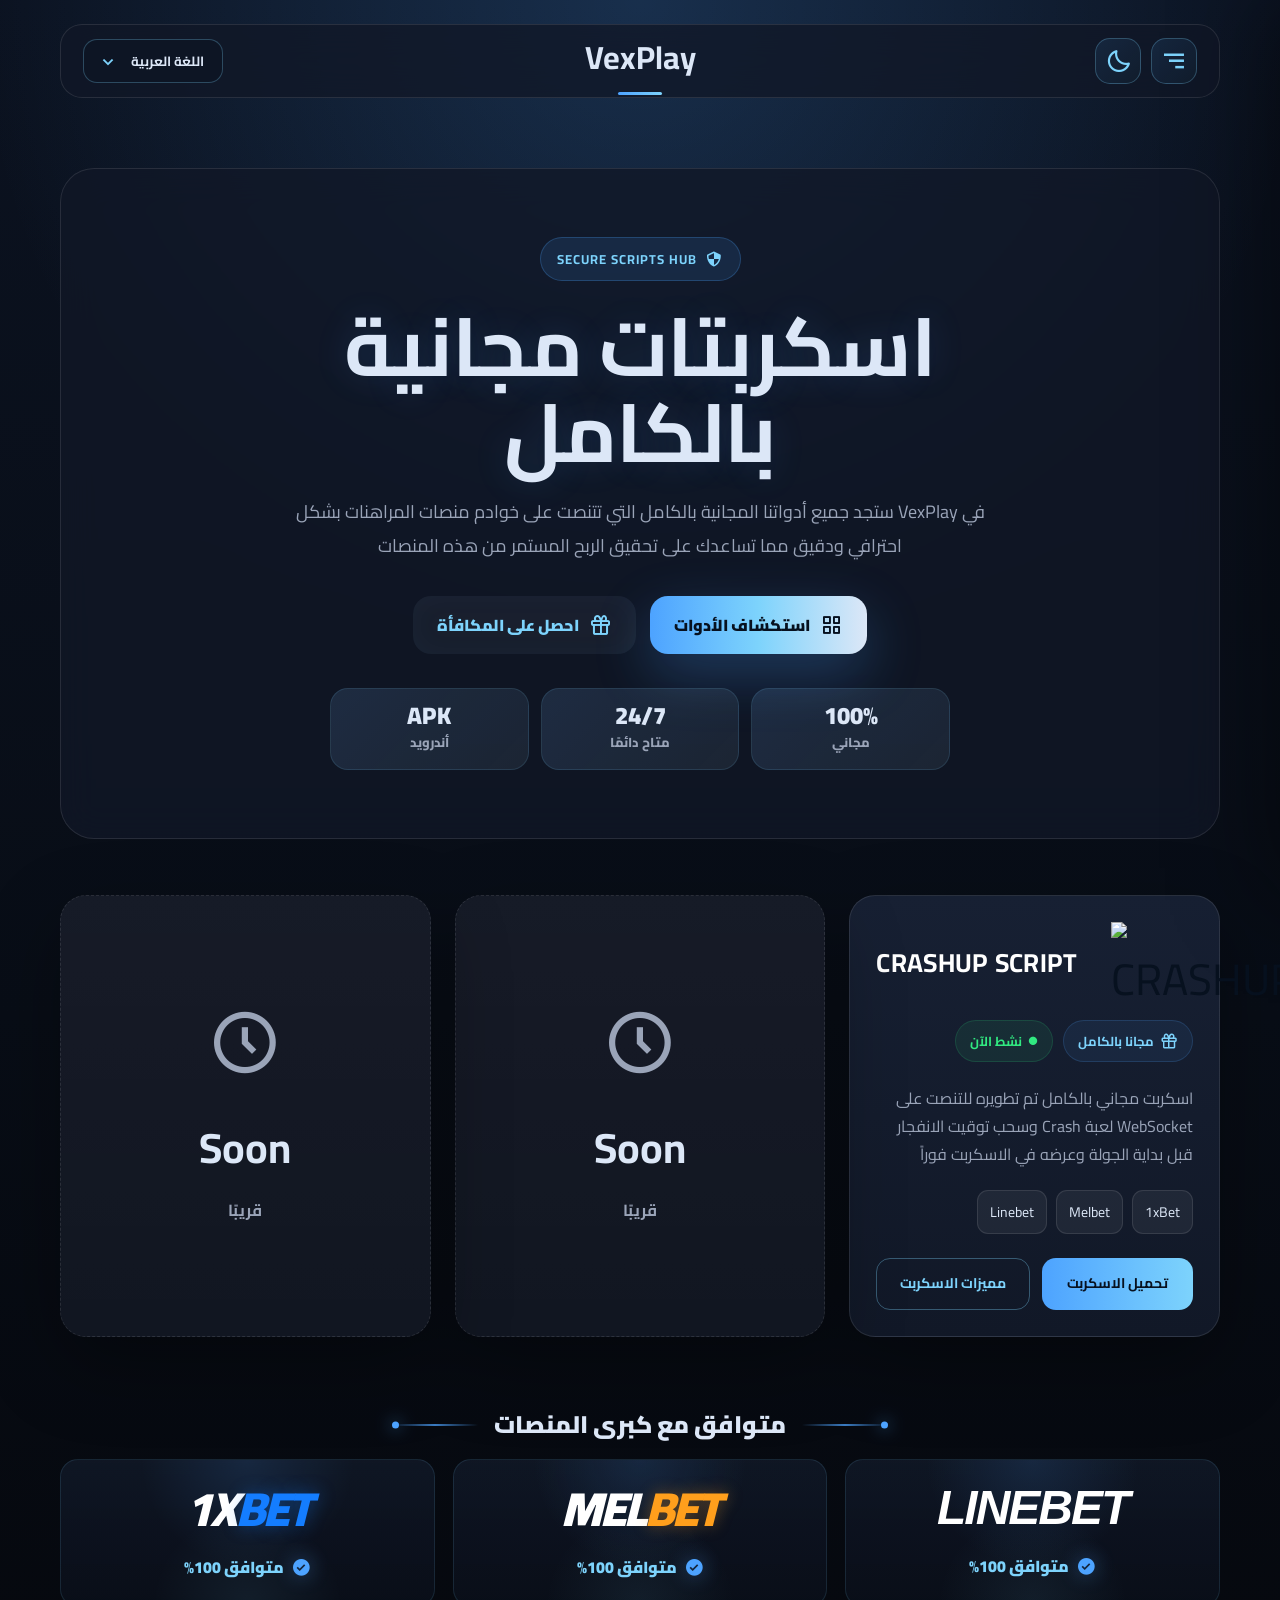
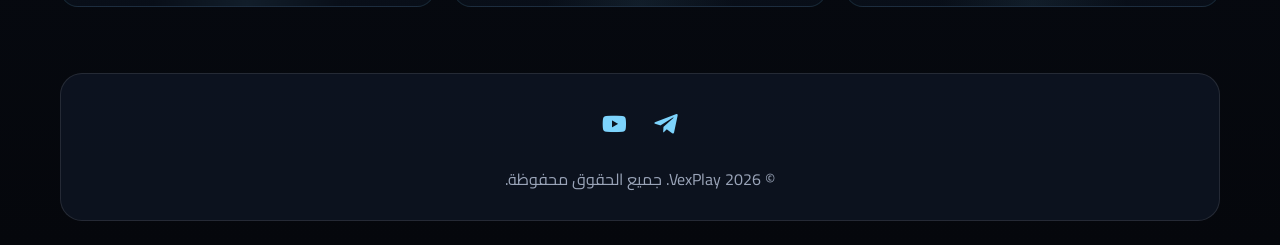
==== commit 2574888f: "add sidebar" ====
--- a/index.html
+++ b/index.html
@@ -149,11 +149,10 @@
                         <span data-key="exploreTools">استكشاف الأدوات</span>
                     </a>
 
-                    <a href="https://t.me/VexPlayNet" target="_blank" rel="noopener noreferrer"
-                        class="hero-btn hero-btn-secondary">
+                    <button type="button" class="hero-btn hero-btn-secondary bonus-open-btn" id="bonusOpenBtn">
                         <i class='bx bx-gift'></i>
                         <span data-key="claimBonus">احصل على المكافأة</span>
-                    </a>
+                    </button>
                 </div>
 
                 <div class="hero-stats">
@@ -214,9 +213,11 @@
                         تفاصيل أكثر
                     </a>
 
-                    <a href="crashup-demo" class="btn demo-btn" data-key="script_feature">
-                        مميزات الاسكربت
-                    </a>
+
+                    <button type="button" class="btn demo-btn features-open-btn" id="featuresOpenBtn">
+                        <span data-key="script_feature">مميزات الاسكربت</span>
+                    </button>
+
                 </div>
             </article>
 
@@ -303,6 +304,137 @@
         <p data-key="footer">© 2026 VexPlay. جميع الحقوق محفوظة.</p>
     </footer>
 
+    <div class="bonus-modal" id="bonusModal" aria-hidden="true">
+        <div class="bonus-modal-backdrop" data-bonus-close></div>
+
+        <div class="bonus-dialog" role="dialog" aria-modal="true" aria-labelledby="bonusTitle">
+            <button class="bonus-close" type="button" data-bonus-close aria-label="Close">
+                <i class='bx bx-x'></i>
+            </button>
+
+            <div class="bonus-gift-wrap">
+                <div class="bonus-gift-glow"></div>
+                <div class="bonus-gift-icon">
+                    <i class='bx bxs-gift'></i>
+                </div>
+            </div>
+
+            <span class="bonus-mini-label" data-key="bonusLabel">عرض خاص للمستخدمين الجدد</span>
+
+            <h2 id="bonusTitle" data-key="bonusTitle">احصل على مكافأة 200%</h2>
+
+            <p data-key="bonusDesc">
+                استخدم البروموكود التالي عند التسجيل في منصات 1xBet أو MelBet أو LineBet للحصول على مكافأة 200% على
+                الإيداع الأول.
+            </p>
+
+            <div class="bonus-platforms">
+                <span>1xBet</span>
+                <span>MelBet</span>
+                <span>LineBet</span>
+            </div>
+
+            <div class="promo-code-box">
+                <div>
+                    <small data-key="bonusPromoLabel">البروموكود</small>
+                    <strong id="promoCodeValue">B95X</strong>
+                </div>
+
+                <button type="button" class="promo-copy-btn" id="copyPromoBtn" aria-label="Copy promo code">
+                    <i class='bx bx-copy'></i>
+                    <span id="copyPromoText" data-key="copyPromo">نسخ</span>
+                </button>
+            </div>
+
+            <p class="bonus-note" data-key="bonusNote">
+                انسخ الكود واستخدمه أثناء إنشاء حساب جديد للحصول على العرض.
+            </p>
+        </div>
+    </div>
+
+    <div class="features-modal" id="featuresModal" aria-hidden="true">
+        <div class="features-modal-backdrop" data-features-close></div>
+
+        <div class="features-dialog" role="dialog" aria-modal="true" aria-labelledby="featuresTitle">
+            <button class="features-close" type="button" data-features-close aria-label="Close">
+                <i class='bx bx-x'></i>
+            </button>
+
+            <div class="features-head">
+                <span class="features-mini-label" data-key="featuresMiniLabel">مميزات CRASHUP</span>
+                <h2 id="featuresTitle" data-key="featuresTitle">كل ما تحتاجه في اسكربت واحد</h2>
+                <p data-key="featuresSubtitle">
+                    اسكربت احترافي مجاني بالكامل وسريع ودقيق للعمل مع منصات 1xBet و MelBet و LineBet.
+                </p>
+            </div>
+
+            <div class="features-grid">
+                <div class="feature-box">
+                    <i class='bx bx-gift'></i>
+                    <strong data-key="featureOneTitle">مجانا بالكامل</strong>
+                </div>
+
+                <div class="feature-box">
+                    <i class='bx bx-tachometer'></i>
+                    <strong data-key="featureTwoTitle">سريع ودقيق</strong>
+                </div>
+
+                <div class="feature-box">
+                    <i class='bx bx-target-lock'></i>
+                    <strong data-key="featureThreeTitle">توقعات 100%</strong>
+                </div>
+            </div>
+
+            <div class="usage-block">
+                <div class="usage-title">
+                    <i class='bx bx-list-check'></i>
+                    <h3 data-key="usageTitle">طريقة الاستخدام</h3>
+                </div>
+
+                <div class="usage-steps">
+                    <div class="usage-step">
+                        <span>01</span>
+                        <div>
+                            <h4 data-key="usageStepOneTitle">إنشاء حساب جديد</h4>
+                            <p data-key="usageStepOneDesc">
+                                انشاء حساب جديد على منصة 1xBet أو MelBet أو LineBet باستخدام الرمز الترويجي B95X لربط
+                                الاسكربت بشكل صحيح بحسابك.
+                            </p>
+                        </div>
+                    </div>
+
+                    <div class="usage-step">
+                        <span>02</span>
+                        <div>
+                            <h4 data-key="usageStepTwoTitle">إكمال البيانات الشخصية</h4>
+                            <p data-key="usageStepTwoDesc">
+                                إكمال البيانات الشخصية في حسابك الجديد واضافة رقم الهاتف والبريد الإلكتروني.
+                            </p>
+                        </div>
+                    </div>
+
+                    <div class="usage-step">
+                        <span>03</span>
+                        <div>
+                            <h4 data-key="usageStepThreeTitle">إيداع الرصيد</h4>
+                            <p data-key="usageStepThreeDesc">
+                                إيداع ما لا يقل عن 40 دولار في حسابك او مايعادل 2000 جنيه مصري.
+                            </p>
+                        </div>
+                    </div>
+                </div>
+
+                <div class="usage-alert">
+                    <i class='bx bx-info-circle'></i>
+                    <p data-key="usageAlert">
+                        هذا الرصيد تقوم بشحنه داخل حسابك وهو ليس رسوم للتفعيل ولكنه في حسابك ويمكنك التصرف فيه كما تشاء
+                        ويمكنك سحبه حسب قوانين كل منصة.
+                    </p>
+                </div>
+            </div>
+        </div>
+    </div>
+
     <button id="scrollTopBtn" class="scroll-top-btn" aria-label="Back to top">
         <i class='bx bx-up-arrow-alt'></i>
     </button>
--- a/css/style.css
+++ b/css/style.css
@@ -2651,4 +2651,687 @@
 /* Dark mode slight professional glow only */
 html:not([data-theme="light"]) .platform-melbet b {
     text-shadow: 0 0 16px rgba(255, 159, 28, .35) !important;
+}
+
+/* Bonus Dialog */
+.bonus-open-btn {
+    border: none;
+    cursor: pointer;
+    font-family: inherit;
+}
+
+.bonus-modal {
+    position: fixed;
+    inset: 0;
+    z-index: 100000;
+    display: grid;
+    place-items: center;
+    padding: 20px;
+    opacity: 0;
+    visibility: hidden;
+    pointer-events: none;
+    transition: .35s ease;
+}
+
+.bonus-modal.show {
+    opacity: 1;
+    visibility: visible;
+    pointer-events: auto;
+}
+
+.bonus-modal-backdrop {
+    position: absolute;
+    inset: 0;
+    background: rgba(2, 6, 14, .72);
+    backdrop-filter: blur(10px);
+    -webkit-backdrop-filter: blur(10px);
+}
+
+.bonus-dialog {
+    position: relative;
+    width: min(460px, 100%);
+    max-height: calc(100vh - 40px);
+    overflow-y: auto;
+    padding: 34px 24px 24px;
+    border-radius: 30px;
+    text-align: center;
+    background:
+        radial-gradient(circle at 50% 0%, rgba(77, 163, 255, .18), transparent 38%),
+        linear-gradient(180deg, rgba(17, 24, 39, .96), rgba(8, 13, 22, .98));
+    border: 1px solid rgba(125, 211, 252, .18);
+    box-shadow:
+        0 34px 100px rgba(0, 0, 0, .40),
+        inset 0 0 45px rgba(77, 163, 255, .045);
+    transform: translateY(28px) scale(.94);
+    transition: .42s cubic-bezier(.2, .9, .2, 1);
+}
+
+.bonus-modal.show .bonus-dialog {
+    transform: translateY(0) scale(1);
+}
+
+.bonus-close {
+    position: absolute;
+    top: 16px;
+    inset-inline-end: 16px;
+    width: 40px;
+    height: 40px;
+    border-radius: 14px;
+    border: 1px solid rgba(125, 211, 252, .20);
+    background: rgba(255, 255, 255, .055);
+    color: var(--primary2);
+    font-size: 26px;
+    display: grid;
+    place-items: center;
+    cursor: pointer;
+    transition: .3s ease;
+}
+
+.bonus-close:hover {
+    background: var(--primary2);
+    color: #07111f;
+    transform: rotate(90deg);
+}
+
+.bonus-gift-wrap {
+    width: 98px;
+    height: 98px;
+    margin: 0 auto 18px;
+    position: relative;
+    display: grid;
+    place-items: center;
+}
+
+.bonus-gift-glow {
+    position: absolute;
+    inset: 0;
+    border-radius: 50%;
+    background: rgba(77, 163, 255, .20);
+    filter: blur(14px);
+    animation: bonusGlow 1.6s ease-in-out infinite alternate;
+}
+
+.bonus-gift-icon {
+    position: relative;
+    width: 74px;
+    height: 74px;
+    border-radius: 24px;
+    display: grid;
+    place-items: center;
+    color: #07111f;
+    background: linear-gradient(135deg, var(--primary), var(--primary2));
+    border: 1px solid rgba(255, 255, 255, .24);
+    animation: giftFloat 1.7s ease-in-out infinite alternate;
+}
+
+.bonus-gift-icon i {
+    font-size: 42px;
+}
+
+.bonus-mini-label {
+    display: inline-flex;
+    align-items: center;
+    justify-content: center;
+    padding: 8px 14px;
+    border-radius: 999px;
+    color: var(--primary2);
+    background: rgba(77, 163, 255, .09);
+    border: 1px solid rgba(77, 163, 255, .18);
+    font-size: 12px;
+    font-weight: 900;
+    margin-bottom: 14px;
+}
+
+.bonus-dialog h2 {
+    color: var(--silver);
+    font-size: 34px;
+    font-weight: 900;
+    line-height: 1.15;
+    margin-bottom: 12px;
+}
+
+.bonus-dialog p {
+    color: var(--muted);
+    font-size: 15px;
+    line-height: 1.8;
+    margin: 0 auto 18px;
+}
+
+.bonus-platforms {
+    display: flex;
+    align-items: center;
+    justify-content: center;
+    flex-wrap: wrap;
+    gap: 9px;
+    margin-bottom: 18px;
+}
+
+.bonus-platforms span {
+    padding: 8px 13px;
+    border-radius: 12px;
+    color: var(--silver);
+    background: rgba(255, 255, 255, .055);
+    border: 1px solid rgba(125, 211, 252, .12);
+    font-size: 13px;
+    font-weight: 900;
+}
+
+.promo-code-box {
+    display: flex;
+    align-items: center;
+    justify-content: space-between;
+    gap: 14px;
+    padding: 16px;
+    border-radius: 22px;
+    background:
+        linear-gradient(135deg, rgba(77, 163, 255, .14), rgba(125, 211, 252, .045)),
+        rgba(255, 255, 255, .045);
+    border: 1px solid rgba(125, 211, 252, .18);
+    margin-bottom: 14px;
+}
+
+.promo-code-box div {
+    text-align: start;
+}
+
+.promo-code-box small {
+    display: block;
+    color: var(--muted);
+    font-size: 12px;
+    font-weight: 800;
+    margin-bottom: 5px;
+}
+
+.promo-code-box strong {
+    display: block;
+    color: var(--silver);
+    font-family: "Poppins", sans-serif !important;
+    font-size: 36px;
+    font-weight: 700;
+    line-height: 1;
+}
+
+.promo-copy-btn {
+    width: 92px;
+    height: 48px;
+    border: none;
+    border-radius: 15px;
+    color: #07111f;
+    background: linear-gradient(135deg, var(--primary), var(--primary2));
+    display: inline-flex;
+    align-items: center;
+    justify-content: center;
+    gap: 7px;
+    font-size: 14px;
+    font-weight: 900;
+    cursor: pointer;
+    transition: .3s ease;
+}
+
+.promo-copy-btn i {
+    font-size: 21px;
+}
+
+.promo-copy-btn:hover {
+    transform: translateY(-3px);
+}
+
+.bonus-note {
+    font-size: 13px !important;
+    margin-bottom: 0 !important;
+}
+
+@keyframes giftFloat {
+    from {
+        transform: translateY(0) rotate(-4deg);
+    }
+
+    to {
+        transform: translateY(-8px) rotate(5deg);
+    }
+}
+
+@keyframes bonusGlow {
+    from {
+        opacity: .45;
+        transform: scale(.9);
+    }
+
+    to {
+        opacity: .95;
+        transform: scale(1.08);
+    }
+}
+
+/* Light Mode Bonus Dialog */
+html[data-theme="light"] .bonus-modal-backdrop {
+    background: rgba(235, 244, 255, .72);
+}
+
+html[data-theme="light"] .bonus-dialog {
+    background:
+        radial-gradient(circle at 50% 0%, rgba(20, 125, 255, .12), transparent 38%),
+        linear-gradient(180deg, rgba(255, 255, 255, .96), rgba(238, 245, 255, .96));
+    border-color: rgba(20, 125, 255, .16);
+    box-shadow: none !important;
+}
+
+html[data-theme="light"] .bonus-close {
+    background: rgba(20, 125, 255, .08);
+    border-color: rgba(20, 125, 255, .16);
+    color: #147dff;
+}
+
+html[data-theme="light"] .bonus-platforms span {
+    color: #07111f;
+    background: rgba(20, 125, 255, .07);
+    border-color: rgba(20, 125, 255, .12);
+}
+
+html[data-theme="light"] .promo-code-box {
+    background:
+        linear-gradient(135deg, rgba(20, 125, 255, .09), rgba(0, 168, 255, .035)),
+        rgba(255, 255, 255, .76);
+    border-color: rgba(20, 125, 255, .14);
+}
+
+html[data-theme="light"] .promo-code-box strong {
+    color: #07111f;
+}
+
+html[data-theme="light"] .bonus-gift-glow,
+html[data-theme="light"] .bonus-gift-icon,
+html[data-theme="light"] .promo-copy-btn {
+    box-shadow: none !important;
+}
+
+/* Mobile */
+@media (max-width: 480px) {
+    .bonus-dialog {
+        padding: 30px 18px 20px;
+        border-radius: 26px;
+    }
+
+    .bonus-dialog h2 {
+        font-size: 28px;
+    }
+
+    .bonus-dialog p {
+        font-size: 14px;
+    }
+
+    .promo-code-box {
+        padding: 14px;
+        gap: 10px;
+    }
+
+    .promo-code-box strong {
+        font-size: 31px;
+    }
+
+    .promo-copy-btn {
+        width: 82px;
+        height: 46px;
+        font-size: 13px;
+    }
+}
+
+/* Features Dialog */
+.features-open-btn {
+    border: 1px solid rgba(125, 211, 252, .35);
+    cursor: pointer;
+    font-family: inherit;
+}
+
+.features-modal {
+    position: fixed;
+    inset: 0;
+    z-index: 100000;
+    display: grid;
+    place-items: center;
+    padding: 20px;
+    opacity: 0;
+    visibility: hidden;
+    pointer-events: none;
+    transition: .35s ease;
+}
+
+.features-modal.show {
+    opacity: 1;
+    visibility: visible;
+    pointer-events: auto;
+}
+
+.features-modal-backdrop {
+    position: absolute;
+    inset: 0;
+    background: rgba(2, 6, 14, .74);
+    backdrop-filter: blur(10px);
+    -webkit-backdrop-filter: blur(10px);
+}
+
+.features-dialog {
+    position: relative;
+    width: min(720px, 100%);
+    max-height: calc(100vh - 40px);
+    overflow-y: auto;
+    padding: 34px 24px 24px;
+    border-radius: 30px;
+    background:
+        radial-gradient(circle at 50% 0%, rgba(77, 163, 255, .16), transparent 38%),
+        linear-gradient(180deg, rgba(17, 24, 39, .96), rgba(8, 13, 22, .98));
+    border: 1px solid rgba(125, 211, 252, .18);
+    box-shadow:
+        0 34px 100px rgba(0, 0, 0, .42),
+        inset 0 0 45px rgba(77, 163, 255, .045);
+    transform: translateY(26px) scale(.94);
+    transition: .42s cubic-bezier(.2, .9, .2, 1);
+}
+
+.features-modal.show .features-dialog {
+    transform: translateY(0) scale(1);
+}
+
+.features-close {
+    position: absolute;
+    top: 16px;
+    inset-inline-end: 16px;
+    width: 40px;
+    height: 40px;
+    border-radius: 14px;
+    border: 1px solid rgba(125, 211, 252, .20);
+    background: rgba(255, 255, 255, .055);
+    color: var(--primary2);
+    font-size: 26px;
+    display: grid;
+    place-items: center;
+    cursor: pointer;
+    transition: .3s ease;
+}
+
+.features-close:hover {
+    background: var(--primary2);
+    color: #07111f;
+    transform: rotate(90deg);
+}
+
+.features-head {
+    text-align: center;
+    margin-bottom: 22px;
+}
+
+.features-mini-label {
+    display: inline-flex;
+    align-items: center;
+    justify-content: center;
+    padding: 8px 14px;
+    border-radius: 999px;
+    color: var(--primary2);
+    background: rgba(77, 163, 255, .09);
+    border: 1px solid rgba(77, 163, 255, .18);
+    font-size: 12px;
+    font-weight: 900;
+    margin-bottom: 14px;
+}
+
+.features-head h2 {
+    color: var(--silver);
+    font-size: 34px;
+    font-weight: 900;
+    line-height: 1.18;
+    margin-bottom: 10px;
+}
+
+.features-head p {
+    max-width: 560px;
+    margin: 0 auto;
+    color: var(--muted);
+    font-size: 15px;
+    line-height: 1.8;
+}
+
+.features-grid {
+    display: grid;
+    grid-template-columns: repeat(3, 1fr);
+    gap: 12px;
+    margin-bottom: 24px;
+}
+
+.feature-box {
+    min-height: 118px;
+    padding: 16px 10px;
+    border-radius: 20px;
+    background:
+        linear-gradient(135deg, rgba(77, 163, 255, .12), rgba(125, 211, 252, .04)),
+        rgba(255, 255, 255, .045);
+    border: 1px solid rgba(125, 211, 252, .14);
+    display: grid;
+    place-items: center;
+    text-align: center;
+    gap: 9px;
+}
+
+.feature-box i {
+    width: 46px;
+    height: 46px;
+    border-radius: 15px;
+    display: grid;
+    place-items: center;
+    color: #07111f;
+    background: linear-gradient(135deg, var(--primary), var(--primary2));
+    font-size: 25px;
+}
+
+.feature-box strong {
+    color: var(--silver);
+    font-size: 15px;
+    font-weight: 900;
+    white-space: nowrap;
+}
+
+.usage-block {
+    border-radius: 24px;
+    padding: 18px;
+    background: rgba(255, 255, 255, .035);
+    border: 1px solid rgba(125, 211, 252, .12);
+}
+
+.usage-title {
+    display: flex;
+    align-items: center;
+    gap: 9px;
+    margin-bottom: 16px;
+}
+
+.usage-title i {
+    color: var(--primary2);
+    font-size: 25px;
+}
+
+.usage-title h3 {
+    color: var(--silver);
+    font-size: 22px;
+    font-weight: 900;
+}
+
+.usage-steps {
+    display: grid;
+    gap: 12px;
+}
+
+.usage-step {
+    display: grid;
+    grid-template-columns: 54px 1fr;
+    gap: 13px;
+    padding: 14px;
+    border-radius: 18px;
+    background:
+        linear-gradient(135deg, rgba(77, 163, 255, .08), rgba(125, 211, 252, .025)),
+        rgba(255, 255, 255, .035);
+    border: 1px solid rgba(125, 211, 252, .10);
+}
+
+.usage-step>span {
+    width: 48px;
+    height: 48px;
+    border-radius: 16px;
+    display: grid;
+    place-items: center;
+    color: #07111f;
+    background: linear-gradient(135deg, var(--primary), var(--primary2));
+    font-family: "Poppins", sans-serif !important;
+    font-size: 17px;
+    font-weight: 900;
+}
+
+.usage-step h4 {
+    color: var(--silver);
+    font-size: 17px;
+    font-weight: 900;
+    margin-bottom: 5px;
+}
+
+.usage-step p {
+    color: var(--muted);
+    font-size: 14px;
+    line-height: 1.75;
+    margin: 0;
+}
+
+.usage-alert {
+    margin-top: 14px;
+    padding: 14px;
+    border-radius: 18px;
+    display: flex;
+    align-items: flex-start;
+    gap: 10px;
+    background: rgba(77, 163, 255, .08);
+    border: 1px solid rgba(77, 163, 255, .16);
+}
+
+.usage-alert i {
+    color: var(--primary2);
+    font-size: 23px;
+    margin-top: 2px;
+}
+
+.usage-alert p {
+    color: var(--muted);
+    font-size: 13px;
+    line-height: 1.8;
+    margin: 0;
+}
+
+/* Light Mode */
+html[data-theme="light"] .features-modal-backdrop {
+    background: rgba(235, 244, 255, .74);
+}
+
+html[data-theme="light"] .features-dialog {
+    background:
+        radial-gradient(circle at 50% 0%, rgba(20, 125, 255, .10), transparent 38%),
+        linear-gradient(180deg, rgba(255, 255, 255, .96), rgba(238, 245, 255, .96));
+    border-color: rgba(20, 125, 255, .16);
+    box-shadow: none !important;
+}
+
+html[data-theme="light"] .features-close,
+html[data-theme="light"] .feature-box,
+html[data-theme="light"] .usage-block,
+html[data-theme="light"] .usage-step,
+html[data-theme="light"] .usage-alert {
+    box-shadow: none !important;
+}
+
+html[data-theme="light"] .features-close {
+    background: rgba(20, 125, 255, .08);
+    border-color: rgba(20, 125, 255, .16);
+    color: #147dff;
+}
+
+html[data-theme="light"] .feature-box {
+    background:
+        linear-gradient(135deg, rgba(20, 125, 255, .08), rgba(0, 168, 255, .03)),
+        rgba(255, 255, 255, .76);
+    border-color: rgba(20, 125, 255, .12);
+}
+
+html[data-theme="light"] .usage-block {
+    background: rgba(255, 255, 255, .64);
+    border-color: rgba(20, 125, 255, .12);
+}
+
+html[data-theme="light"] .usage-step {
+    background:
+        linear-gradient(135deg, rgba(20, 125, 255, .07), rgba(0, 168, 255, .025)),
+        rgba(255, 255, 255, .72);
+    border-color: rgba(20, 125, 255, .10);
+}
+
+html[data-theme="light"] .usage-alert {
+    background: rgba(20, 125, 255, .065);
+    border-color: rgba(20, 125, 255, .13);
+}
+
+/* Mobile */
+@media (max-width: 600px) {
+    .features-dialog {
+        padding: 30px 16px 18px;
+        border-radius: 26px;
+    }
+
+    .features-head h2 {
+        font-size: 26px;
+    }
+
+    .features-head p {
+        font-size: 14px;
+    }
+
+    .features-grid {
+        grid-template-columns: repeat(3, minmax(0, 1fr));
+        gap: 7px;
+    }
+
+    .feature-box {
+        min-height: 88px;
+        padding: 11px 5px;
+        border-radius: 15px;
+    }
+
+    .feature-box i {
+        width: 36px;
+        height: 36px;
+        border-radius: 12px;
+        font-size: 20px;
+    }
+
+    .feature-box strong {
+        font-size: 11px;
+    }
+
+    .usage-block {
+        padding: 14px;
+    }
+
+    .usage-step {
+        grid-template-columns: 46px 1fr;
+        gap: 10px;
+        padding: 12px;
+    }
+
+    .usage-step>span {
+        width: 42px;
+        height: 42px;
+        border-radius: 14px;
+        font-size: 15px;
+    }
+
+    .usage-step h4 {
+        font-size: 15px;
+    }
+
+    .usage-step p {
+        font-size: 13px;
+    }
 }
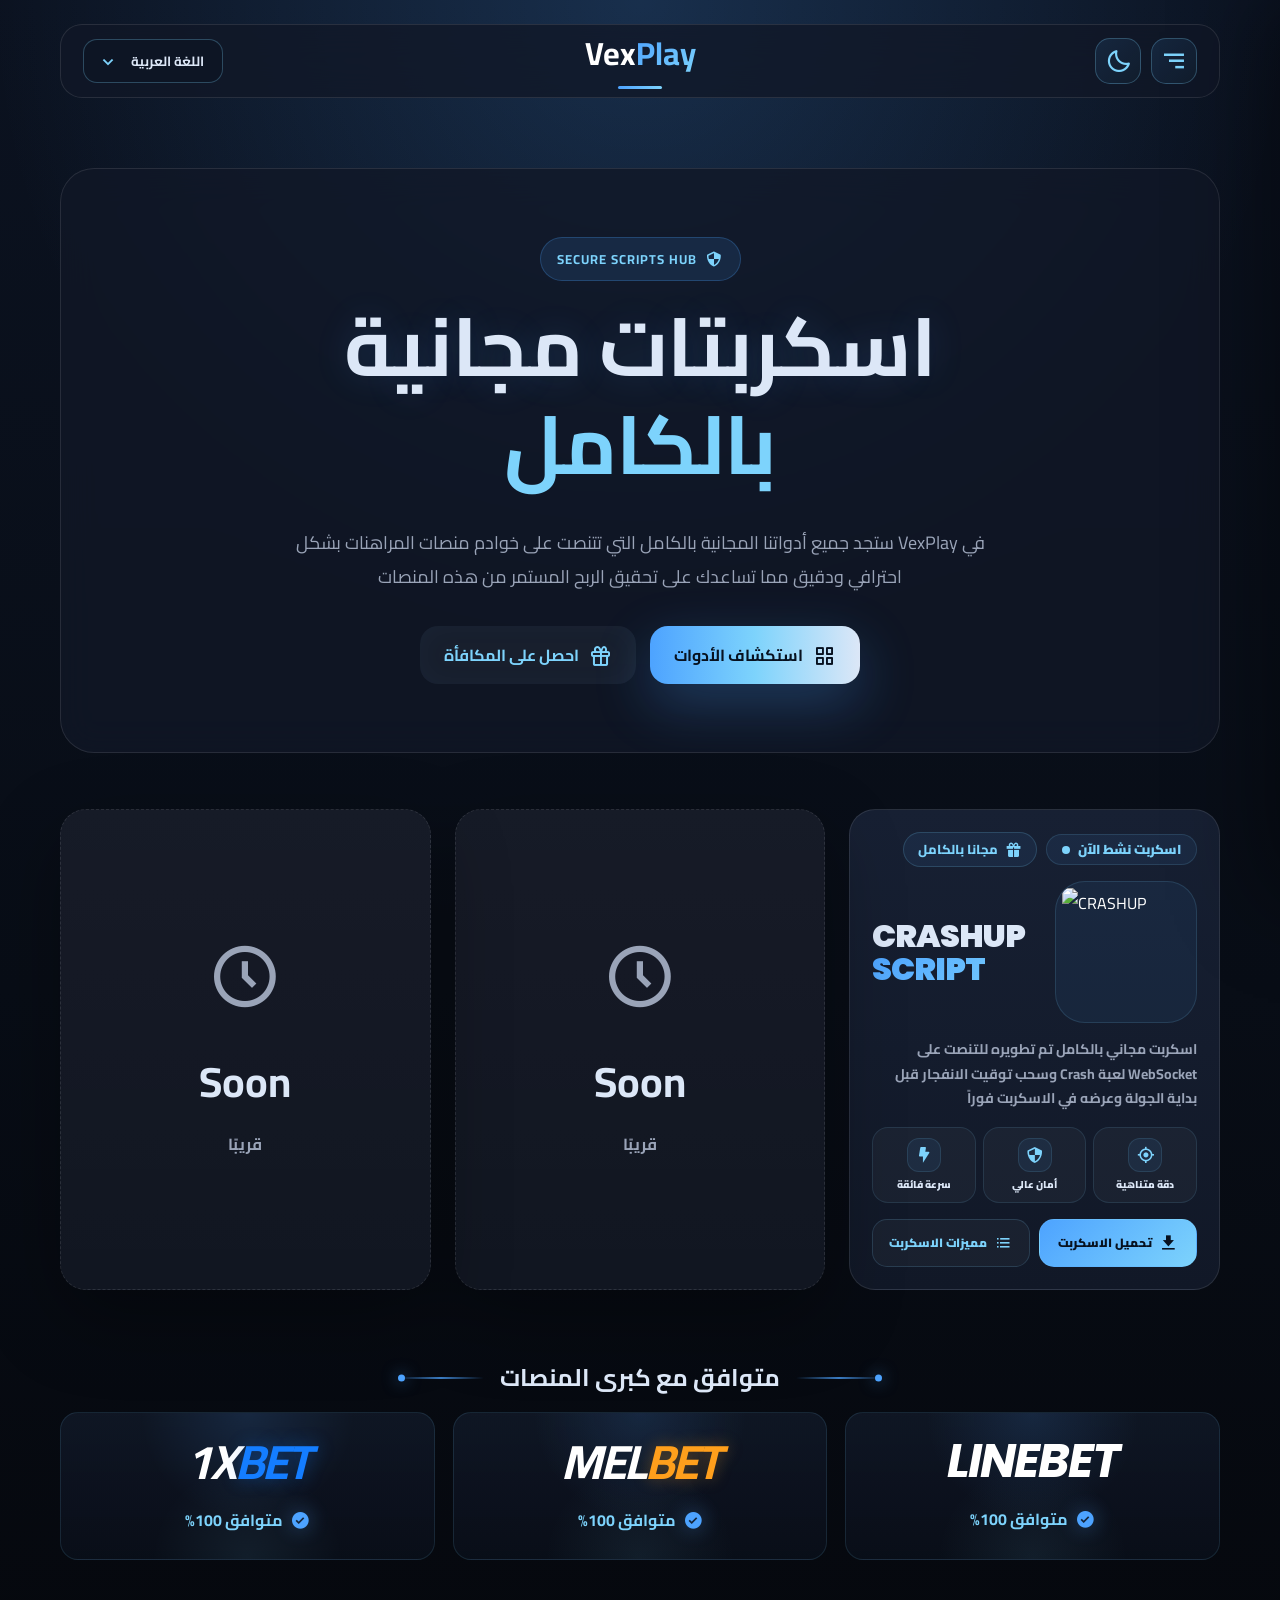
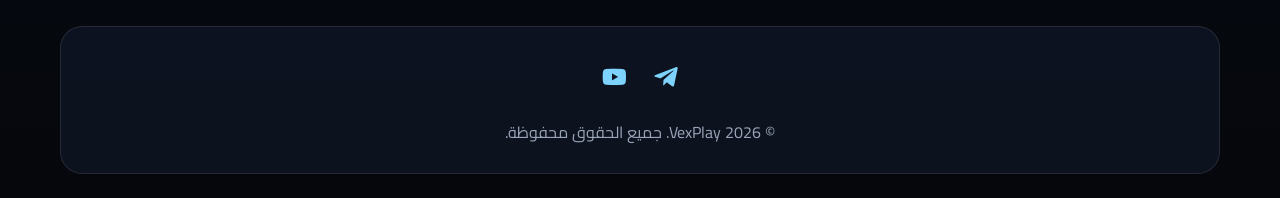
==== commit 554d48d8: "add sidebar" ====
--- a/index.html
+++ b/index.html
@@ -63,7 +63,9 @@
                 </div>
             </div>
 
-            <div class="loader-brand">VexPlay</div>
+            <div class="loader-brand">
+                <span class="loader-brand-vex">Vex</span><span class="loader-brand-play">Play</span>
+            </div>
 
             <div class="loader-progress">
                 <span></span>
@@ -89,7 +91,11 @@
             <i class='bx bx-moon'></i>
         </button>
 
-        <div class="logo"><a href="/">VexPlay</a></div>
+        <div class="logo">
+            <a href="/">
+                <span class="logo-vex">Vex</span><span class="logo-play">Play</span>
+            </a>
+        </div>
 
         <div class="language-box">
             <select id="langSelect" class="lang-select">
@@ -135,8 +141,9 @@
                     SECURE TOOLS HUB
                 </span>
 
-                <h1 data-key="title">أدوات مجانية بالكامل</h1>
-
+                <h1 data-key="title" class="hero-title">
+                    اسكربتات مجانية <span class="blue-word">بالكامل</span>
+                </h1>
                 <p data-key="subtitle">
                     في VexPlay ستجد جميع أدواتنا المجانية بالكامل التي تتنصت على خوادم منصات المراهنات بشكل احترافي
                     ودقيق
@@ -155,72 +162,80 @@
                     </button>
                 </div>
 
-                <div class="hero-stats">
-                    <div>
-                        <strong>100%</strong>
-                        <span data-key="statFree">مجاني</span>
-                    </div>
-
-                    <div>
-                        <strong>24/7</strong>
-                        <span data-key="statOnline">متاح دائمًا</span>
-                    </div>
-
-                    <div>
-                        <strong>APK</strong>
-                        <span data-key="statAndroid">أندرويد</span>
-                    </div>
-                </div>
+
             </div>
         </section>
 
         <section class="cards" id="tools">
 
-            <article class="card reveal-card">
-                <div class="tool-card-head">
-                    <h2>CRASHUP SCRIPT</h2>
-
-                    <div class="card-icon">
-                        <img src="img/crashup.png" alt="CRASHUP">
-                    </div>
-                </div>
-
-                <div class="hero-top tool-badges-row">
-                    <span class="free-badge" data-key="freeBadge">
-                        <i class='bx bx-gift'></i>
-                        مجانا بالكامل
-                    </span>
-
-                    <span class="hero-online" data-key="live">
-                        <i class='bx bxs-circle'></i>
-                        نشط الآن
-                    </span>
-                </div>
-
-                <p data-key="desc1">
-                    اسكربت مجاني بالكامل تم تطويرها للتنصت على WebSocket لعبة Crash
-                    وسحب توقيت الانفجار قبل بداية الجولة وعرضه
-                </p>
-
-                <div class="platforms">
-                    <span>1xBet</span>
-                    <span>Melbet</span>
-                    <span>Linebet</span>
-                </div>
-
-                <div class="card-actions">
-                    <a href="/crashup" class="btn" data-key="details">
-                        تفاصيل أكثر
+
+
+            <article class="card reveal-card script-card">
+                <div class="script-card-main">
+                    <div class="script-badges-row">
+                        <span class="script-status-badge">
+                            <span data-key="scriptStatus">سكربت</span>
+                            <b></b>
+                        </span>
+
+                        <span class="script-free-badge">
+                            <i class='bx bxs-gift'></i>
+                            <span data-key="freeBadge">مجانا بالكامل</span>
+                        </span>
+                    </div>
+
+                    <div class="script-head-row">
+                        <div class="script-title-wrap">
+                            <h2 class="script-card-title">
+                                <span>CRASHUP</span>
+                                <b>SCRIPT</b>
+                            </h2>
+                        </div>
+
+                        <div class="script-card-visual">
+                            <div class="script-logo-box">
+                                <img src="img/crashup.png" alt="CRASHUP">
+                            </div>
+                        </div>
+                    </div>
+
+                    <p class="script-card-desc" data-key="desc1">
+                        اسكربت مجاني بالكامل تم تطويره للتنصت على WebSocket لعبة Crash وسحب توقيت الانفجار قبل بداية
+                        الجولة وعرضه في الاسكربت فوراً
+                    </p>
+                </div>
+
+                <div class="script-features-row">
+                    <div class="script-feature-mini">
+                        <i class='bx bx-target-lock'></i>
+                        <span data-key="scriptAccuracy">دقة متناهية</span>
+                    </div>
+
+                    <div class="script-feature-mini">
+                        <i class='bx bx-shield-quarter'></i>
+                        <span data-key="scriptSecurity">أمان عالي</span>
+                    </div>
+
+                    <div class="script-feature-mini">
+                        <i class='bx bxs-bolt'></i>
+                        <span data-key="scriptSpeed">سرعة فائقة</span>
+                    </div>
+                </div>
+
+
+                <div class="script-card-actions">
+                    <a href="/crashup" class="script-action-btn script-download-btn">
+                        <i class='bx bxs-download'></i>
+                        <span data-key="details">تحميل الاسكربت</span>
                     </a>
 
-
-                    <button type="button" class="btn demo-btn features-open-btn" id="featuresOpenBtn">
+                    <button type="button" class="script-action-btn script-features-btn features-open-btn"
+                        id="featuresOpenBtn">
+                        <i class='bx bx-list-ul'></i>
                         <span data-key="script_feature">مميزات الاسكربت</span>
                     </button>
-
                 </div>
             </article>
-
 
 
 
@@ -385,53 +400,72 @@
                 </div>
             </div>
 
-            <div class="usage-block">
-                <div class="usage-title">
-                    <i class='bx bx-list-check'></i>
-                    <h3 data-key="usageTitle">طريقة الاستخدام</h3>
-                </div>
-
-                <div class="usage-steps">
-                    <div class="usage-step">
+            <div class="script-benefits-block">
+                <div class="script-benefits-title">
+                    <i class='bx bx-star'></i>
+                    <h3 data-key="scriptBenefitsTitle">مميزات اسكربت CrashUp</h3>
+                </div>
+
+                <div class="script-benefits-list">
+                    <div class="script-benefit-item">
                         <span>01</span>
-                        <div>
-                            <h4 data-key="usageStepOneTitle">إنشاء حساب جديد</h4>
-                            <p data-key="usageStepOneDesc">
-                                انشاء حساب جديد على منصة 1xBet أو MelBet أو LineBet باستخدام الرمز الترويجي B95X لربط
-                                الاسكربت بشكل صحيح بحسابك.
-                            </p>
-                        </div>
-                    </div>
-
-                    <div class="usage-step">
+                        <p data-key="scriptBenefitOne">السكربت مجاني بالكامل ولا يتطلب أي رسوم أو اشتراكات.</p>
+                    </div>
+
+                    <div class="script-benefit-item">
                         <span>02</span>
-                        <div>
-                            <h4 data-key="usageStepTwoTitle">إكمال البيانات الشخصية</h4>
-                            <p data-key="usageStepTwoDesc">
-                                إكمال البيانات الشخصية في حسابك الجديد واضافة رقم الهاتف والبريد الإلكتروني.
-                            </p>
-                        </div>
-                    </div>
-
-                    <div class="usage-step">
+                        <p data-key="scriptBenefitTwo">سهل الاستخدام ويمكن تفعيله على حسابك بخطوات بسيطة وسريعة.</p>
+                    </div>
+
+                    <div class="script-benefit-item">
                         <span>03</span>
-                        <div>
-                            <h4 data-key="usageStepThreeTitle">إيداع الرصيد</h4>
-                            <p data-key="usageStepThreeDesc">
-                                إيداع ما لا يقل عن 40 دولار في حسابك او مايعادل 2000 جنيه مصري.
-                            </p>
-                        </div>
-                    </div>
-                </div>
-
-                <div class="usage-alert">
-                    <i class='bx bx-info-circle'></i>
-                    <p data-key="usageAlert">
-                        هذا الرصيد تقوم بشحنه داخل حسابك وهو ليس رسوم للتفعيل ولكنه في حسابك ويمكنك التصرف فيه كما تشاء
-                        ويمكنك سحبه حسب قوانين كل منصة.
-                    </p>
-                </div>
-            </div>
+                        <p data-key="scriptBenefitThree">يتميز بواجهة سهلة وسريعة تناسب جميع المستخدمين.</p>
+                    </div>
+
+                    <div class="script-benefit-item">
+                        <span>04</span>
+                        <p data-key="scriptBenefitFour">يعرض رقم انفجار لعبة Crash المسمي لعبة الطيارة قبل بداية الجولة.
+                        </p>
+                    </div>
+
+                    <div class="script-benefit-item">
+                        <span>05</span>
+                        <p data-key="scriptBenefitFive">يعمل بسرعة واستقرار لتوفير أفضل تجربة استخدام.</p>
+                    </div>
+
+                    <div class="script-benefit-item">
+                        <span>06</span>
+                        <p data-key="scriptBenefitSix">لا يسبب تعليقًا أو إيقافًا للحساب عند استخدامه بالطريقة الصحيحة.
+                        </p>
+                    </div>
+
+                    <div class="script-benefit-item">
+                        <span>07</span>
+                        <p data-key="scriptBenefitSeven">عمليات السحب من الحساب تتم بشكل طبيعي وتصل إليك بشكل فوري.</p>
+                    </div>
+
+                    <div class="script-benefit-item">
+                        <span>08</span>
+                        <p data-key="scriptBenefitEight">يتم تحديث السكربت باستمرار لتحسين الأداء وإضافة مزايا جديدة.
+                        </p>
+                    </div>
+
+                    <div class="script-benefit-item">
+                        <span>09</span>
+                        <p data-key="scriptBenefitNine">فريق الدعم متوفر للمساعدة في حالة مواجهة أي استفسار أو مشكلة.
+                        </p>
+                    </div>
+
+                    <div class="script-benefit-note">
+                        <i class='bx bx-info-circle'></i>
+                        <p data-key="scriptBenefitNote">
+                            نسعى دائمًا لتقديم تجربة استخدام سهلة، مستقرة، وعالية الجودة لجميع المستخدمين، مع التركيز
+                            على الأداء والسرعة وسهولة التفعيل.
+                        </p>
+                    </div>
+                </div>
+            </div>
+
         </div>
     </div>
 
--- a/css/style.css
+++ b/css/style.css
@@ -758,13 +758,53 @@
 }
 
 .loader-brand {
-    color: #f5f7fa;
+    display: inline-flex;
+    flex-direction: row;
+    direction: ltr;
+    unicode-bidi: isolate;
+    align-items: baseline;
+    justify-content: center;
+    gap: 0;
     font-size: 34px;
-    font-weight: 900;
-    line-height: 1;
+    font-weight: 700;
+    line-height: 1.25;
     letter-spacing: .5px;
-    margin-bottom: 18px;
-    text-shadow: 0 0 24px rgba(77, 163, 255, .22);
+    margin-bottom: 14px;
+    padding-bottom: 6px;
+    overflow: visible;
+    text-shadow: none !important;
+}
+
+.loader-brand-vex,
+.loader-brand-play {
+    display: inline-block;
+    line-height: 1.25;
+    padding-bottom: 6px;
+    text-shadow: none !important;
+}
+
+.loader-brand-vex {
+    color: #ffffff;
+}
+
+.loader-brand-play {
+    color: var(--primary2);
+    background: linear-gradient(135deg, var(--primary), var(--primary2));
+    -webkit-background-clip: text;
+    background-clip: text;
+    -webkit-text-fill-color: transparent;
+}
+
+html[data-theme="light"] .loader-brand-vex {
+    color: #07111f;
+}
+
+html[data-theme="light"] .loader-brand-play {
+    background: linear-gradient(135deg, var(--primary), var(--primary2));
+    -webkit-background-clip: text;
+    background-clip: text;
+    -webkit-text-fill-color: transparent;
+    text-shadow: none !important;
 }
 
 .loader-progress {
@@ -979,7 +1019,7 @@
 .side-brand {
     color: var(--silver);
     font-size: 30px;
-    font-weight: 900;
+    font-weight: 700;
     letter-spacing: 1px;
     line-height: 1;
     text-shadow: 0 0 24px rgba(77, 163, 255, .28);
@@ -1037,7 +1077,7 @@
     align-items: center;
     gap: 12px;
     font-size: 15px;
-    font-weight: 900;
+    font-weight: 700;
     transition: .3s ease;
 }
 
@@ -1601,7 +1641,7 @@
     gap: 10px;
     text-decoration: none;
     font-size: 16px;
-    font-weight: 900;
+    font-weight: 700;
     transition: .3s ease;
 }
 
@@ -1658,7 +1698,7 @@
 .hero-stats strong {
     color: var(--silver);
     font-size: 24px;
-    font-weight: 900;
+    font-weight: 700;
     line-height: 1;
 }
 
@@ -2267,7 +2307,7 @@
     .tool-card-head h2 {
         font-size: 32px !important;
         line-height: 1.15 !important;
-        font-weight: 900 !important;
+        font-weight: 700 !important;
         letter-spacing: .2px !important;
     }
 }
@@ -2295,7 +2335,7 @@
 .compat-title h2 {
     color: var(--silver);
     font-size: 24px;
-    font-weight: 900;
+    font-weight: 700;
     line-height: 1;
     text-align: center;
 }
@@ -2370,7 +2410,7 @@
     color: #ffffff;
     font-family: "Poppins", sans-serif !important;
     font-size: clamp(34px, 4vw, 48px);
-    font-weight: 900;
+    font-weight: 700;
     font-style: italic;
     line-height: 1;
     letter-spacing: -2px;
@@ -2390,7 +2430,7 @@
 
 .platform-melbet b {
     color: #8b35ff;
-    font-weight: 900;
+    font-weight: 700;
     text-shadow: 0 0 18px rgba(139, 53, 255, .36);
 }
 
@@ -2400,7 +2440,7 @@
 
 .platform-1xbet b {
     color: #147dff;
-    font-weight: 900;
+    font-weight: 700;
     text-shadow: 0 0 18px rgba(20, 125, 255, .38);
 }
 
@@ -2413,7 +2453,7 @@
     gap: 7px;
     color: #7c5cff;
     font-size: 16px;
-    font-weight: 900;
+    font-weight: 700;
 }
 
 .compat-status i {
@@ -2778,14 +2818,14 @@
     background: rgba(77, 163, 255, .09);
     border: 1px solid rgba(77, 163, 255, .18);
     font-size: 12px;
-    font-weight: 900;
+    font-weight: 700;
     margin-bottom: 14px;
 }
 
 .bonus-dialog h2 {
     color: var(--silver);
     font-size: 34px;
-    font-weight: 900;
+    font-weight: 700;
     line-height: 1.15;
     margin-bottom: 12px;
 }
@@ -2813,7 +2853,7 @@
     background: rgba(255, 255, 255, .055);
     border: 1px solid rgba(125, 211, 252, .12);
     font-size: 13px;
-    font-weight: 900;
+    font-weight: 700;
 }
 
 .promo-code-box {
@@ -2863,7 +2903,7 @@
     justify-content: center;
     gap: 7px;
     font-size: 14px;
-    font-weight: 900;
+    font-weight: 700;
     cursor: pointer;
     transition: .3s ease;
 }
@@ -3070,14 +3110,14 @@
     background: rgba(77, 163, 255, .09);
     border: 1px solid rgba(77, 163, 255, .18);
     font-size: 12px;
-    font-weight: 900;
+    font-weight: 700;
     margin-bottom: 14px;
 }
 
 .features-head h2 {
     color: var(--silver);
     font-size: 34px;
-    font-weight: 900;
+    font-weight: 700;
     line-height: 1.18;
     margin-bottom: 10px;
 }
@@ -3125,7 +3165,7 @@
 .feature-box strong {
     color: var(--silver);
     font-size: 15px;
-    font-weight: 900;
+    font-weight: 700;
     white-space: nowrap;
 }
 
@@ -3151,7 +3191,7 @@
 .usage-title h3 {
     color: var(--silver);
     font-size: 22px;
-    font-weight: 900;
+    font-weight: 700;
 }
 
 .usage-steps {
@@ -3181,13 +3221,13 @@
     background: linear-gradient(135deg, var(--primary), var(--primary2));
     font-family: "Poppins", sans-serif !important;
     font-size: 17px;
-    font-weight: 900;
+    font-weight: 700;
 }
 
 .usage-step h4 {
     color: var(--silver);
     font-size: 17px;
-    font-weight: 900;
+    font-weight: 700;
     margin-bottom: 5px;
 }
 
@@ -3334,4 +3374,830 @@
     .usage-step p {
         font-size: 13px;
     }
+}
+
+/* Mobile Features Dialog Safe Spacing + Inner Scroll */
+@media (max-width: 600px) {
+    .features-modal {
+        align-items: start !important;
+        place-items: unset !important;
+        padding:
+            calc(env(safe-area-inset-top, 0px) + 28px) 14px calc(env(safe-area-inset-bottom, 0px) + 24px) !important;
+        overflow-y: auto !important;
+    }
+
+    .features-dialog {
+        width: 100% !important;
+        max-height: calc(100dvh - env(safe-area-inset-top, 0px) - env(safe-area-inset-bottom, 0px) - 130px) !important;
+        overflow-y: auto !important;
+        overscroll-behavior: contain !important;
+        -webkit-overflow-scrolling: touch !important;
+        padding: 30px 16px 18px !important;
+        border-radius: 26px !important;
+        margin: 0 auto !important;
+    }
+
+    .features-dialog::-webkit-scrollbar {
+        width: 0;
+        height: 0;
+    }
+
+    .features-head {
+        padding-top: 4px;
+    }
+
+    .features-close {
+        top: 14px !important;
+        inset-inline-end: 14px !important;
+    }
+}
+
+.blue-word {
+    display: inline-block;
+    color: var(--primary2);
+    background: none;
+    -webkit-text-fill-color: currentColor;
+    text-shadow: none;
+    position: relative;
+    line-height: 1.35;
+    padding-bottom: 6px;
+    vertical-align: baseline;
+}
+
+.hero-stats.hero-stats-pro {
+    width: min(760px, 100%);
+    margin: 34px auto 0 !important;
+    display: grid !important;
+    grid-template-columns: repeat(2, minmax(0, 1fr)) !important;
+    gap: 16px !important;
+}
+
+.hero-stat-card {
+    min-width: 0;
+    padding: 24px 18px 22px;
+    border-radius: 24px;
+    background: rgba(255, 255, 255, .035);
+    border: 1px solid rgba(125, 211, 252, .14);
+    display: flex;
+    flex-direction: column;
+    align-items: center;
+    text-align: center;
+    gap: 10px;
+    box-shadow: none !important;
+}
+
+.hero-stat-icon {
+    width: 72px;
+    height: 72px;
+    border-radius: 22px;
+    display: grid;
+    place-items: center;
+    background: rgba(77, 163, 255, .10);
+    border: 1px solid rgba(125, 211, 252, .18);
+    color: var(--primary2);
+    box-shadow: none !important;
+}
+
+.hero-stat-icon i {
+    font-size: 34px;
+    line-height: 1;
+    text-shadow: none !important;
+    filter: none !important;
+}
+
+.hero-stat-number {
+    color: var(--silver) !important;
+    font-size: 44px !important;
+    font-weight: 700 !important;
+    line-height: 1 !important;
+    margin: 0 !important;
+}
+
+.hero-stat-title {
+    color: var(--silver) !important;
+    font-size: 26px !important;
+    font-weight: 700 !important;
+    line-height: 1.15 !important;
+    margin: 0 !important;
+}
+
+.hero-stat-desc {
+    margin: 0 !important;
+    color: var(--muted) !important;
+    font-size: 17px !important;
+    font-weight: 700;
+    line-height: 1.7 !important;
+}
+
+html[data-theme="light"] .hero-stat-card {
+    background: rgba(20, 125, 255, .045);
+    border-color: rgba(20, 125, 255, .14);
+    box-shadow: none !important;
+}
+
+html[data-theme="light"] .hero-stat-icon {
+    background: rgba(20, 125, 255, .08);
+    border-color: rgba(20, 125, 255, .16);
+    color: var(--primary);
+    box-shadow: none !important;
+}
+
+html[data-theme="light"] .hero-stat-icon i,
+html[data-theme="light"] .hero-stat-number,
+html[data-theme="light"] .hero-stat-title,
+html[data-theme="light"] .hero-stat-desc {
+    text-shadow: none !important;
+    filter: none !important;
+    box-shadow: none !important;
+}
+
+@media (max-width: 600px) {
+    .hero-stats.hero-stats-pro {
+        width: 100% !important;
+        grid-template-columns: repeat(2, minmax(0, 1fr)) !important;
+        gap: 10px !important;
+        margin-top: 26px !important;
+    }
+
+    .hero-stat-card {
+        padding: 18px 12px 16px;
+        border-radius: 20px;
+        gap: 8px;
+    }
+
+    .hero-stat-icon {
+        width: 56px;
+        height: 56px;
+        border-radius: 18px;
+    }
+
+    .hero-stat-icon i {
+        font-size: 28px;
+    }
+
+    .hero-stat-number {
+        font-size: 34px !important;
+    }
+
+    .hero-stat-title {
+        font-size: 22px !important;
+    }
+
+    .hero-stat-desc {
+        font-size: 13px !important;
+        line-height: 1.6 !important;
+    }
+}
+
+
+.logo {
+    line-height: 1.25;
+    overflow: visible;
+}
+
+.logo a {
+    display: inline-flex;
+    flex-direction: row;
+    direction: ltr;
+    unicode-bidi: isolate;
+    align-items: baseline;
+    line-height: 1.25;
+    padding-bottom: 4px;
+    color: inherit;
+    text-decoration: none;
+    overflow: visible;
+}
+
+.logo-vex,
+.logo-play {
+    display: inline-block;
+    line-height: 1.25;
+    padding-bottom: 4px;
+    text-shadow: none !important;
+}
+
+.logo-vex {
+    color: #ffffff;
+}
+
+.logo-play {
+    color: var(--primary2);
+    background: linear-gradient(135deg, var(--primary), var(--primary2));
+    -webkit-background-clip: text;
+    background-clip: text;
+    -webkit-text-fill-color: transparent;
+}
+
+html[data-theme="light"] .logo-vex {
+    color: #07111f;
+}
+
+.script-card,
+.script-card:hover {
+    min-height: 380px !important;
+    height: 100%;
+    padding: 22px !important;
+    border-radius: 26px !important;
+    background: linear-gradient(180deg, var(--card2), var(--card)) !important;
+    border: 1px solid var(--line) !important;
+    box-shadow: none !important;
+    transform: none !important;
+    overflow: hidden;
+    display: flex;
+    flex-direction: column;
+    gap: 16px;
+}
+
+.script-card *,
+.script-card *::before,
+.script-card *::after {
+    box-shadow: none !important;
+    text-shadow: none !important;
+    filter: none !important;
+}
+
+.script-card-main {
+    display: flex;
+    flex-direction: column;
+    gap: 14px;
+}
+
+.script-status-badge {
+    display: inline-flex;
+    align-items: center;
+    gap: 8px;
+    width: fit-content;
+    padding: 8px 15px;
+    border-radius: 999px;
+    background: rgba(77, 163, 255, .08);
+    border: 1px solid rgba(125, 211, 252, .14);
+    color: var(--primary2);
+    font-size: 13px;
+    font-weight: 900;
+    line-height: 1;
+}
+
+.script-status-badge b {
+    width: 8px;
+    height: 8px;
+    border-radius: 50%;
+    background: var(--primary2);
+}
+
+.script-head-row {
+    display: grid;
+    grid-template-columns: minmax(0, 1fr) 142px;
+    align-items: center;
+    gap: 16px;
+    direction: ltr;
+}
+
+.script-title-wrap {
+    min-width: 0;
+}
+
+.script-card-title {
+    margin: 0 !important;
+    direction: ltr;
+    font-family: "Poppins", sans-serif !important;
+    font-size: 32px !important;
+    line-height: 1.05 !important;
+    letter-spacing: -1px;
+    font-weight: 900;
+}
+
+.script-card-title span,
+.script-card-title b {
+    display: block;
+    font: inherit;
+    line-height: inherit;
+}
+
+.script-card-title span {
+    color: var(--silver);
+}
+
+.script-card-title b {
+    color: var(--primary2);
+    background: linear-gradient(135deg, var(--primary), var(--primary2));
+    -webkit-background-clip: text;
+    background-clip: text;
+    -webkit-text-fill-color: transparent;
+}
+
+.script-card-visual {
+    display: grid;
+    place-items: center;
+    justify-self: end;
+}
+
+.script-logo-box {
+    width: 142px;
+    height: 142px;
+    border-radius: 30px;
+    display: grid;
+    place-items: center;
+    background: rgba(77, 163, 255, .07);
+    border: 1px solid rgba(125, 211, 252, .14);
+    overflow: hidden;
+}
+
+.script-logo-box img {
+    width: 91%;
+    height: 91%;
+    object-fit: contain;
+    display: block;
+}
+
+.script-card-desc {
+    min-height: auto !important;
+    margin: 0 !important;
+    color: var(--muted) !important;
+    font-size: 14px !important;
+    font-weight: 700;
+    line-height: 1.75 !important;
+    direction: rtl;
+    text-align: start;
+}
+
+html[dir="ltr"] .script-card-desc {
+    direction: ltr;
+}
+
+.script-features-row {
+    display: grid;
+    grid-template-columns: repeat(3, minmax(0, 1fr));
+    gap: 7px;
+}
+
+.script-feature-mini {
+    min-width: 0;
+    min-height: 76px;
+    padding: 9px 4px;
+    border-radius: 16px;
+    background: rgba(255, 255, 255, .035);
+    border: 1px solid rgba(125, 211, 252, .12);
+    display: grid;
+    place-items: center;
+    text-align: center;
+    gap: 6px;
+}
+
+.script-feature-mini i {
+    width: 34px;
+    height: 34px;
+    border-radius: 12px;
+    display: grid;
+    place-items: center;
+    color: var(--primary2);
+    background: rgba(77, 163, 255, .08);
+    border: 1px solid rgba(125, 211, 252, .13);
+    font-size: 19px;
+}
+
+.script-feature-mini span {
+    color: var(--silver);
+    font-size: 10px;
+    font-weight: 900;
+    line-height: 1.25;
+    white-space: nowrap;
+}
+
+.script-platforms-box {
+    padding: 13px;
+    border-radius: 18px;
+    background: rgba(255, 255, 255, .03);
+    border: 1px solid rgba(125, 211, 252, .12);
+    text-align: center;
+}
+
+.script-platforms-title {
+    display: block;
+    color: var(--muted);
+    font-size: 13px;
+    font-weight: 900;
+    margin-bottom: 10px;
+}
+
+.script-platforms-grid {
+    display: grid;
+    grid-template-columns: repeat(3, minmax(0, 1fr));
+    gap: 7px;
+    direction: ltr;
+}
+
+.script-platforms-grid span {
+    min-height: 38px;
+    border-radius: 13px;
+    border: 1px solid rgba(125, 211, 252, .12);
+    background: rgba(255, 255, 255, .035);
+    color: var(--silver);
+    display: grid;
+    place-items: center;
+    font-family: "Poppins", sans-serif !important;
+    font-size: 11px;
+    font-weight: 900;
+    font-style: italic;
+    letter-spacing: -.4px;
+}
+
+.script-card-actions {
+    margin-top: auto;
+    display: grid;
+    grid-template-columns: repeat(2, minmax(0, 1fr));
+    gap: 9px;
+    direction: rtl;
+}
+
+.script-action-btn {
+    min-width: 0;
+    min-height: 48px;
+    border-radius: 15px;
+    border: 1px solid rgba(125, 211, 252, .16);
+    display: inline-flex;
+    align-items: center;
+    justify-content: center;
+    gap: 7px;
+    text-decoration: none;
+    font-family: inherit;
+    font-size: 12px;
+    font-weight: 900;
+    cursor: pointer;
+    transition: .25s ease;
+}
+
+.script-action-btn i {
+    font-size: 19px;
+}
+
+.script-download-btn {
+    color: #07111f;
+    background: linear-gradient(135deg, var(--primary), var(--primary2));
+}
+
+.script-features-btn {
+    color: var(--primary2);
+    background: rgba(255, 255, 255, .035);
+}
+
+.script-action-btn:hover {
+    transform: translateY(-3px);
+}
+
+html[data-theme="light"] .script-card,
+html[data-theme="light"] .script-card:hover {
+    background: linear-gradient(180deg, #ffffff, #eef5ff) !important;
+    border-color: rgba(7, 17, 31, .10) !important;
+    box-shadow: none !important;
+}
+
+html[data-theme="light"] .script-status-badge,
+html[data-theme="light"] .script-feature-mini i {
+    background: rgba(20, 125, 255, .08);
+    border-color: rgba(20, 125, 255, .14);
+    color: var(--primary);
+}
+
+html[data-theme="light"] .script-status-badge b {
+    background: var(--primary);
+}
+
+html[data-theme="light"] .script-feature-mini,
+html[data-theme="light"] .script-platforms-box,
+html[data-theme="light"] .script-platforms-grid span,
+html[data-theme="light"] .script-features-btn,
+html[data-theme="light"] .script-logo-box {
+    background: rgba(20, 125, 255, .045);
+    border-color: rgba(20, 125, 255, .12);
+}
+
+html[data-theme="light"] .script-card-title span,
+html[data-theme="light"] .script-feature-mini span,
+html[data-theme="light"] .script-platforms-grid span {
+    color: #07111f;
+}
+
+html[data-theme="light"] .script-features-btn {
+    color: var(--primary);
+}
+
+@media (max-width: 600px) {
+    .script-card {
+        padding: 22px !important;
+        border-radius: 22px !important;
+    }
+
+    .script-head-row {
+        grid-template-columns: minmax(0, 1fr) 136px;
+        gap: 14px;
+    }
+
+    .script-logo-box {
+        width: 136px;
+        height: 136px;
+        border-radius: 28px;
+    }
+
+    .script-card-title {
+        font-size: 31px !important;
+    }
+}
+
+@media (max-width: 380px) {
+    .script-head-row {
+        grid-template-columns: minmax(0, 1fr) 118px;
+        gap: 12px;
+    }
+
+    .script-logo-box {
+        width: 118px;
+        height: 118px;
+        border-radius: 24px;
+    }
+
+    .script-card-title {
+        font-size: 28px !important;
+    }
+
+    .script-card-desc {
+        font-size: 13px !important;
+        line-height: 1.65 !important;
+    }
+
+    .script-feature-mini span {
+        font-size: 9px;
+    }
+
+    .script-platforms-grid span {
+        font-size: 10px;
+    }
+
+    .script-action-btn {
+        font-size: 11px;
+    }
+}
+
+.script-badges-row {
+    grid-area: badge;
+    justify-self: start;
+    display: inline-flex;
+    align-items: center;
+    gap: 9px;
+    flex-wrap: wrap;
+    width: fit-content;
+}
+
+.script-badges-row .script-status-badge {
+    margin: 0 !important;
+}
+
+.script-free-badge {
+    display: inline-flex;
+    align-items: center;
+    justify-content: center;
+    gap: 7px;
+    width: fit-content;
+    min-height: 34px;
+    padding: 8px 14px;
+    border-radius: 999px;
+    color: var(--primary2);
+    background: rgba(77, 163, 255, .08);
+    border: 1px solid rgba(125, 211, 252, .18);
+    font-size: 13px;
+    font-weight: 800;
+    line-height: 1;
+}
+
+.script-free-badge i {
+    font-size: 17px;
+    color: var(--primary2);
+    line-height: 1;
+}
+
+html[data-theme="light"] .script-free-badge {
+    color: #147dff;
+    background: rgba(20, 125, 255, .08);
+    border-color: rgba(20, 125, 255, .18);
+}
+
+html[data-theme="light"] .script-free-badge i {
+    color: #147dff;
+}
+
+@media (max-width: 480px) {
+    .script-badges-row {
+        gap: 7px;
+    }
+
+    .script-free-badge {
+        min-height: 32px;
+        padding: 7px 11px;
+        font-size: 12px;
+    }
+
+    .script-free-badge i {
+        font-size: 16px;
+    }
+}
+
+.script-benefits-block {
+    border-radius: 24px;
+    padding: 18px;
+    background: rgba(255, 255, 255, .035);
+    border: 1px solid rgba(125, 211, 252, .12);
+    box-shadow: none !important;
+}
+
+.script-benefits-title {
+    display: flex;
+    align-items: center;
+    gap: 9px;
+    margin-bottom: 16px;
+}
+
+.script-benefits-title i {
+    color: var(--primary2);
+    font-size: 25px;
+    text-shadow: none !important;
+    filter: none !important;
+}
+
+.script-benefits-title h3 {
+    color: var(--silver);
+    font-size: 22px;
+    font-weight: 900;
+    margin: 0;
+}
+
+.script-benefits-list {
+    display: grid;
+    gap: 11px;
+}
+
+.script-benefit-item {
+    display: grid;
+    grid-template-columns: 50px 1fr;
+    gap: 12px;
+    align-items: center;
+    padding: 13px;
+    border-radius: 18px;
+    background: rgba(255, 255, 255, .032);
+    border: 1px solid rgba(125, 211, 252, .10);
+    box-shadow: none !important;
+}
+
+.script-benefit-item>span {
+    width: 46px;
+    height: 46px;
+    border-radius: 15px;
+    display: grid;
+    place-items: center;
+    color: #07111f;
+    background: linear-gradient(135deg, var(--primary), var(--primary2));
+    font-family: "Poppins", sans-serif !important;
+    font-size: 16px;
+    font-weight: 900;
+    box-shadow: none !important;
+    text-shadow: none !important;
+}
+
+.script-benefit-item p {
+    margin: 0;
+    color: var(--muted);
+    font-size: 14px;
+    font-weight: 800;
+    line-height: 1.8;
+}
+
+.script-benefit-note {
+    margin-top: 3px;
+    padding: 14px;
+    border-radius: 18px;
+    display: flex;
+    align-items: flex-start;
+    gap: 10px;
+    background: rgba(77, 163, 255, .07);
+    border: 1px solid rgba(77, 163, 255, .14);
+    box-shadow: none !important;
+}
+
+.script-benefit-note i {
+    color: var(--primary2);
+    font-size: 23px;
+    margin-top: 2px;
+    text-shadow: none !important;
+    filter: none !important;
+}
+
+.script-benefit-note p {
+    margin: 0;
+    color: var(--muted);
+    font-size: 13px;
+    font-weight: 800;
+    line-height: 1.8;
+}
+
+html[data-theme="light"] .script-benefits-block {
+    background: rgba(255, 255, 255, .64);
+    border-color: rgba(20, 125, 255, .12);
+    box-shadow: none !important;
+}
+
+html[data-theme="light"] .script-benefit-item {
+    background: rgba(20, 125, 255, .045);
+    border-color: rgba(20, 125, 255, .10);
+    box-shadow: none !important;
+}
+
+html[data-theme="light"] .script-benefit-note {
+    background: rgba(20, 125, 255, .065);
+    border-color: rgba(20, 125, 255, .13);
+    box-shadow: none !important;
+}
+
+html[data-theme="light"] .script-benefits-title i,
+html[data-theme="light"] .script-benefit-note i {
+    color: var(--primary);
+}
+
+@media (max-width: 600px) {
+    .script-benefits-block {
+        padding: 14px;
+    }
+
+    .script-benefits-title h3 {
+        font-size: 18px;
+    }
+
+    .script-benefit-item {
+        grid-template-columns: 44px 1fr;
+        gap: 10px;
+        padding: 12px;
+    }
+
+    .script-benefit-item>span {
+        width: 40px;
+        height: 40px;
+        border-radius: 13px;
+        font-size: 14px;
+    }
+
+    .script-benefit-item p {
+        font-size: 13px;
+        line-height: 1.7;
+    }
+
+    .script-benefit-note p {
+        font-size: 12px;
+    }
+}
+
+.features-dialog {
+    scrollbar-width: thin;
+    scrollbar-color: rgba(125, 211, 252, .55) rgba(255, 255, 255, .045);
+}
+
+.features-dialog::-webkit-scrollbar {
+    width: 8px;
+}
+
+.features-dialog::-webkit-scrollbar-track {
+    background: rgba(255, 255, 255, .045);
+    border-radius: 999px;
+    margin: 18px 0;
+}
+
+.features-dialog::-webkit-scrollbar-thumb {
+    background: linear-gradient(180deg, var(--primary), var(--primary2));
+    border-radius: 999px;
+    border: 2px solid rgba(17, 24, 39, .96);
+}
+
+.features-dialog::-webkit-scrollbar-thumb:hover {
+    background: linear-gradient(180deg, var(--primary2), var(--primary));
+}
+
+html[data-theme="light"] .features-dialog {
+    scrollbar-color: rgba(20, 125, 255, .55) rgba(20, 125, 255, .08);
+}
+
+html[data-theme="light"] .features-dialog::-webkit-scrollbar-track {
+    background: rgba(20, 125, 255, .08);
+}
+
+html[data-theme="light"] .features-dialog::-webkit-scrollbar-thumb {
+    background: linear-gradient(180deg, var(--primary), var(--primary2));
+    border-color: rgba(255, 255, 255, .96);
+}
+
+.features-dialog {
+    max-height: 78vh !important;
+    overflow-y: auto !important;
+}
+
+@media (max-width: 600px) {
+    .features-dialog {
+        max-height: calc(100dvh - env(safe-area-inset-top, 0px) - env(safe-area-inset-bottom, 0px) - 130px) !important;
+        overflow-y: auto !important;
+    }
 }
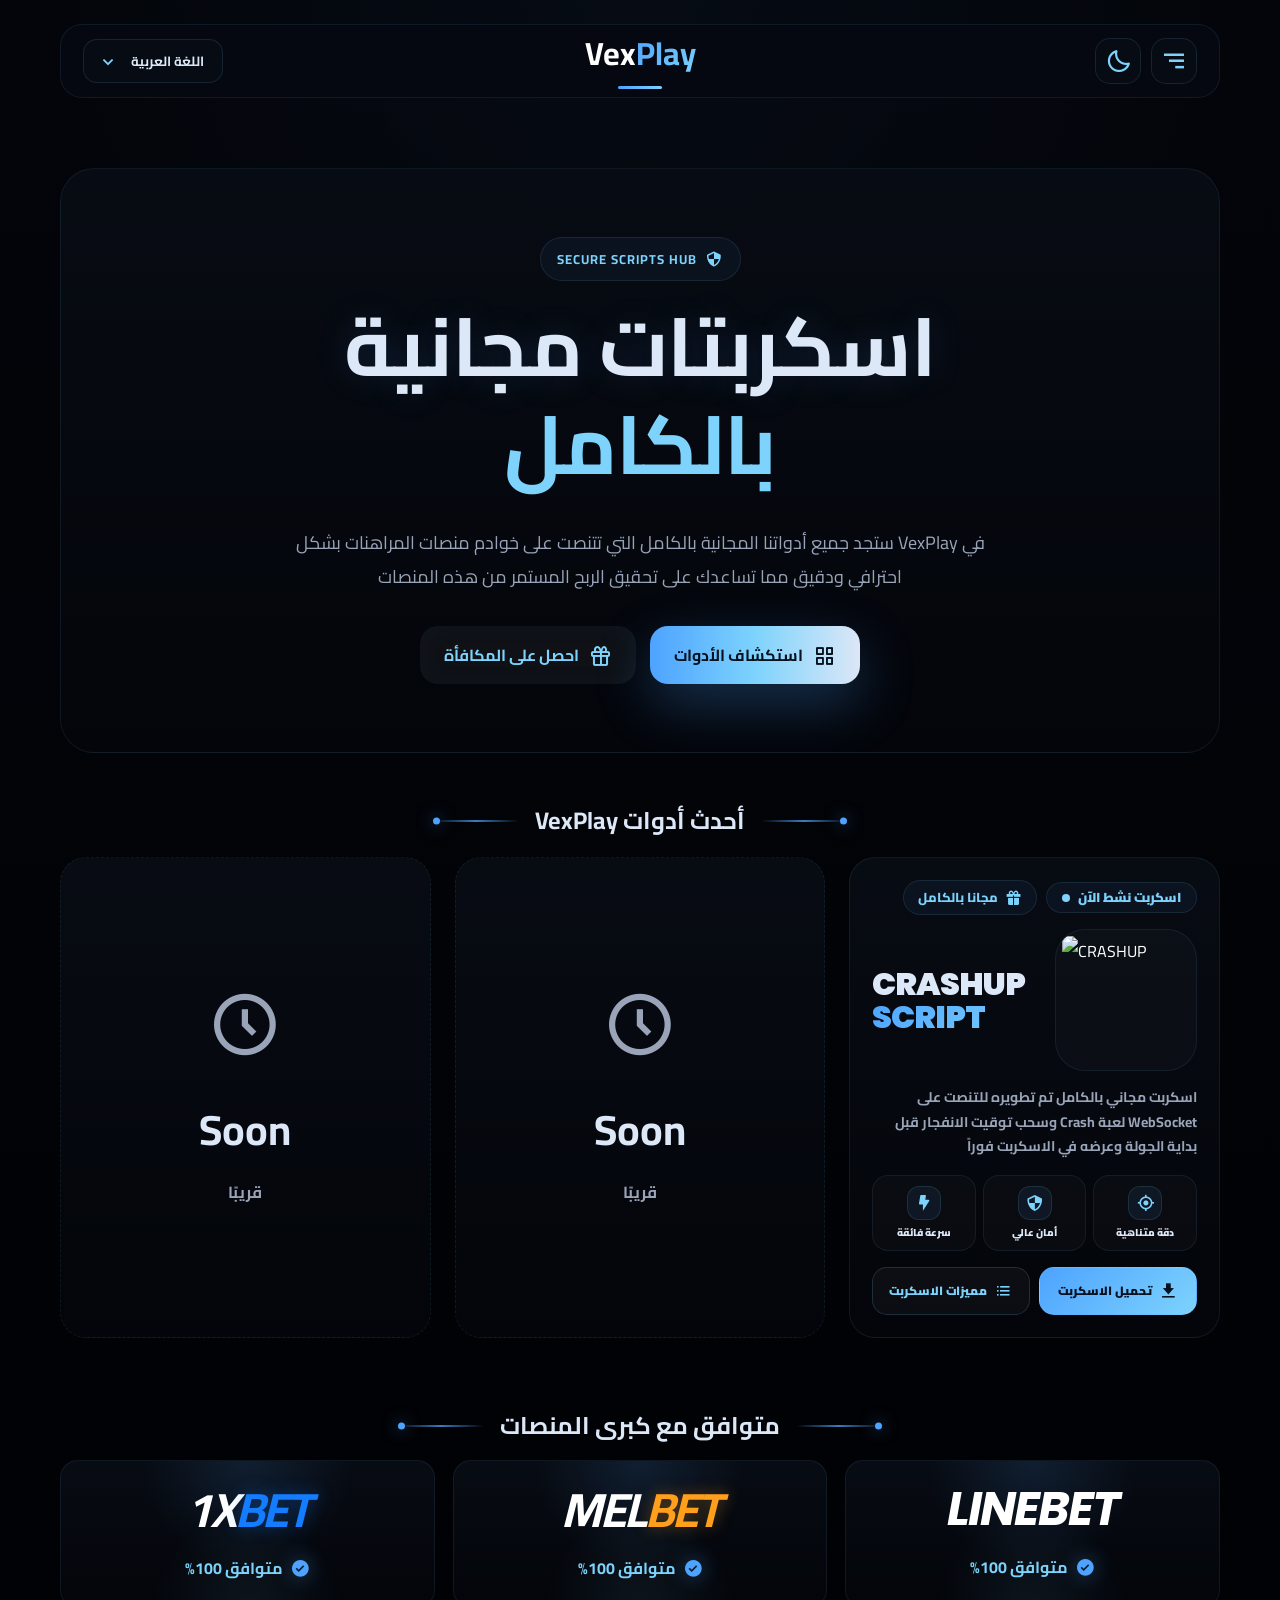
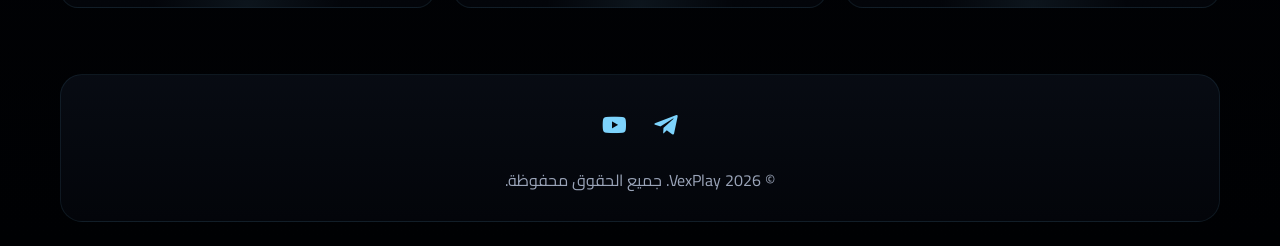
==== commit 837064f5: "add sidebar" ====
--- a/index.html
+++ b/index.html
@@ -166,7 +166,15 @@
             </div>
         </section>
 
-        <section class="cards" id="tools">
+        <section class="tools-heading-section reveal" id="tools">
+            <div class="compat-title tools-title">
+                <span></span>
+                <h2 data-key="latestToolsTitle">أحدث أدوات VexPlay</h2>
+                <span></span>
+            </div>
+        </section>
+
+        <section class="cards">
 
 
 
@@ -407,54 +415,41 @@
                 </div>
 
                 <div class="script-benefits-list">
+
+
                     <div class="script-benefit-item">
                         <span>01</span>
-                        <p data-key="scriptBenefitOne">السكربت مجاني بالكامل ولا يتطلب أي رسوم أو اشتراكات.</p>
-                    </div>
+                        <p data-key="scriptBenefitTwo">سهل الاستخدام ويمكن تفعيله على حسابك بخطوات بسيطة وسريعة.</p>
+                    </div>
+
+
 
                     <div class="script-benefit-item">
                         <span>02</span>
-                        <p data-key="scriptBenefitTwo">سهل الاستخدام ويمكن تفعيله على حسابك بخطوات بسيطة وسريعة.</p>
+                        <p data-key="scriptBenefitFour">يعرض رقم انفجار لعبة Crash المسمي لعبة الطيارة قبل بداية الجولة.
+                        </p>
                     </div>
 
                     <div class="script-benefit-item">
                         <span>03</span>
-                        <p data-key="scriptBenefitThree">يتميز بواجهة سهلة وسريعة تناسب جميع المستخدمين.</p>
+                        <p data-key="scriptBenefitFive">يعمل بسرعة واستقرار لتوفير أفضل تجربة استخدام.</p>
                     </div>
 
                     <div class="script-benefit-item">
                         <span>04</span>
-                        <p data-key="scriptBenefitFour">يعرض رقم انفجار لعبة Crash المسمي لعبة الطيارة قبل بداية الجولة.
+                        <p data-key="scriptBenefitSix">لا يسبب تعليقًا أو إيقافًا للحساب عند استخدامه بالطريقة الصحيحة.
                         </p>
                     </div>
+
+
 
                     <div class="script-benefit-item">
                         <span>05</span>
-                        <p data-key="scriptBenefitFive">يعمل بسرعة واستقرار لتوفير أفضل تجربة استخدام.</p>
-                    </div>
-
-                    <div class="script-benefit-item">
-                        <span>06</span>
-                        <p data-key="scriptBenefitSix">لا يسبب تعليقًا أو إيقافًا للحساب عند استخدامه بالطريقة الصحيحة.
-                        </p>
-                    </div>
-
-                    <div class="script-benefit-item">
-                        <span>07</span>
-                        <p data-key="scriptBenefitSeven">عمليات السحب من الحساب تتم بشكل طبيعي وتصل إليك بشكل فوري.</p>
-                    </div>
-
-                    <div class="script-benefit-item">
-                        <span>08</span>
                         <p data-key="scriptBenefitEight">يتم تحديث السكربت باستمرار لتحسين الأداء وإضافة مزايا جديدة.
                         </p>
                     </div>
 
-                    <div class="script-benefit-item">
-                        <span>09</span>
-                        <p data-key="scriptBenefitNine">فريق الدعم متوفر للمساعدة في حالة مواجهة أي استفسار أو مشكلة.
-                        </p>
-                    </div>
+
 
                     <div class="script-benefit-note">
                         <i class='bx bx-info-circle'></i>
--- a/css/style.css
+++ b/css/style.css
@@ -52,8 +52,8 @@
     min-height: 100vh;
     color: var(--text);
     background:
-        radial-gradient(circle at top, rgba(77, 163, 255, .20), transparent 34%),
-        linear-gradient(180deg, #0b1220 0%, #080d16 55%, #05070c 100%);
+        radial-gradient(circle at top, rgba(77, 163, 255, .045), transparent 30%),
+        linear-gradient(180deg, #03050a 0%, #020307 55%, #000103 100%) !important;
     overflow-x: hidden;
 }
 
@@ -4200,4 +4200,504 @@
         max-height: calc(100dvh - env(safe-area-inset-top, 0px) - env(safe-area-inset-bottom, 0px) - 130px) !important;
         overflow-y: auto !important;
     }
+}
+
+
+html[data-theme="light"] .script-download-btn {
+    color: #ffffff !important;
+    background: linear-gradient(135deg, #147dff 0%, #00a8ff 100%) !important;
+    border: 1px solid rgba(20, 125, 255, .38) !important;
+    box-shadow: none !important;
+    text-shadow: none !important;
+    filter: none !important;
+}
+
+html[data-theme="light"] .script-download-btn i,
+html[data-theme="light"] .script-download-btn span {
+    color: #ffffff !important;
+    text-shadow: none !important;
+    filter: none !important;
+}
+
+html[data-theme="light"] .script-download-btn:hover {
+    background: linear-gradient(135deg, #006cff 0%, #00a8ff 100%) !important;
+    border-color: rgba(20, 125, 255, .55) !important;
+    box-shadow: none !important;
+}
+
+/* Premium Light Mode - Features Dialog */
+html[data-theme="light"] .features-modal-backdrop {
+    background: rgba(226, 238, 255, .78) !important;
+    backdrop-filter: blur(12px) !important;
+    -webkit-backdrop-filter: blur(12px) !important;
+}
+
+html[data-theme="light"] .features-dialog {
+    background:
+        radial-gradient(circle at top, rgba(20, 125, 255, .08), transparent 36%),
+        linear-gradient(180deg, #ffffff 0%, #f4f8ff 100%) !important;
+    border: 1px solid rgba(20, 125, 255, .16) !important;
+    box-shadow: none !important;
+    color: #07111f !important;
+}
+
+html[data-theme="light"] .features-close {
+    background: rgba(20, 125, 255, .08) !important;
+    border: 1px solid rgba(20, 125, 255, .16) !important;
+    color: #147dff !important;
+    box-shadow: none !important;
+}
+
+html[data-theme="light"] .features-close:hover {
+    background: #147dff !important;
+    color: #ffffff !important;
+}
+
+html[data-theme="light"] .features-mini-label {
+    color: #147dff !important;
+    background: rgba(20, 125, 255, .08) !important;
+    border-color: rgba(20, 125, 255, .18) !important;
+    box-shadow: none !important;
+}
+
+html[data-theme="light"] .features-head h2,
+html[data-theme="light"] .script-benefits-title h3 {
+    color: #07111f !important;
+    text-shadow: none !important;
+}
+
+html[data-theme="light"] .features-head p {
+    color: #526174 !important;
+}
+
+html[data-theme="light"] .feature-box {
+    background:
+        linear-gradient(180deg, rgba(255, 255, 255, .92), rgba(235, 244, 255, .88)) !important;
+    border: 1px solid rgba(20, 125, 255, .13) !important;
+    box-shadow: none !important;
+}
+
+html[data-theme="light"] .feature-box i {
+    color: #ffffff !important;
+    background: linear-gradient(135deg, #147dff, #00a8ff) !important;
+    box-shadow: none !important;
+}
+
+html[data-theme="light"] .feature-box strong {
+    color: #07111f !important;
+}
+
+html[data-theme="light"] .script-benefits-block {
+    background:
+        linear-gradient(180deg, rgba(255, 255, 255, .86), rgba(238, 245, 255, .78)) !important;
+    border: 1px solid rgba(20, 125, 255, .13) !important;
+    box-shadow: none !important;
+}
+
+html[data-theme="light"] .script-benefits-title i {
+    color: #147dff !important;
+    filter: none !important;
+    text-shadow: none !important;
+}
+
+html[data-theme="light"] .script-benefit-item {
+    background: #ffffff !important;
+    border: 1px solid rgba(20, 125, 255, .11) !important;
+    box-shadow: none !important;
+}
+
+html[data-theme="light"] .script-benefit-item>span {
+    color: #ffffff !important;
+    background: linear-gradient(135deg, #147dff, #00a8ff) !important;
+    box-shadow: none !important;
+    text-shadow: none !important;
+}
+
+html[data-theme="light"] .script-benefit-item p {
+    color: #526174 !important;
+}
+
+html[data-theme="light"] .script-benefit-note {
+    background: rgba(20, 125, 255, .065) !important;
+    border: 1px solid rgba(20, 125, 255, .13) !important;
+    box-shadow: none !important;
+}
+
+html[data-theme="light"] .script-benefit-note i {
+    color: #147dff !important;
+    filter: none !important;
+}
+
+html[data-theme="light"] .script-benefit-note p {
+    color: #526174 !important;
+}
+
+/* Custom Scrollbar - Light Mode */
+html[data-theme="light"] .features-dialog {
+    scrollbar-color: rgba(20, 125, 255, .55) rgba(20, 125, 255, .08) !important;
+}
+
+html[data-theme="light"] .features-dialog::-webkit-scrollbar-track {
+    background: rgba(20, 125, 255, .08) !important;
+}
+
+html[data-theme="light"] .features-dialog::-webkit-scrollbar-thumb {
+    background: linear-gradient(180deg, #147dff, #00a8ff) !important;
+    border: 2px solid #ffffff !important;
+}
+
+/* Premium Light Mode - Bonus / Promo Dialog */
+html[data-theme="light"] .bonus-modal-backdrop {
+    background: rgba(226, 238, 255, .78) !important;
+    backdrop-filter: blur(12px) !important;
+    -webkit-backdrop-filter: blur(12px) !important;
+}
+
+html[data-theme="light"] .bonus-dialog {
+    background:
+        radial-gradient(circle at top, rgba(20, 125, 255, .08), transparent 38%),
+        linear-gradient(180deg, #ffffff 0%, #f4f8ff 100%) !important;
+    border: 1px solid rgba(20, 125, 255, .16) !important;
+    box-shadow: none !important;
+    color: #07111f !important;
+}
+
+html[data-theme="light"] .bonus-close {
+    background: rgba(20, 125, 255, .08) !important;
+    border: 1px solid rgba(20, 125, 255, .16) !important;
+    color: #147dff !important;
+    box-shadow: none !important;
+}
+
+html[data-theme="light"] .bonus-close:hover {
+    background: #147dff !important;
+    color: #ffffff !important;
+}
+
+html[data-theme="light"] .bonus-gift-glow {
+    background: rgba(20, 125, 255, .12) !important;
+    filter: blur(14px) !important;
+    box-shadow: none !important;
+}
+
+html[data-theme="light"] .bonus-gift-icon {
+    color: #ffffff !important;
+    background: linear-gradient(135deg, #147dff, #00a8ff) !important;
+    border: 1px solid rgba(20, 125, 255, .18) !important;
+    box-shadow: none !important;
+}
+
+html[data-theme="light"] .bonus-mini-label {
+    color: #147dff !important;
+    background: rgba(20, 125, 255, .08) !important;
+    border: 1px solid rgba(20, 125, 255, .18) !important;
+    box-shadow: none !important;
+}
+
+html[data-theme="light"] .bonus-dialog h2 {
+    color: #07111f !important;
+    text-shadow: none !important;
+}
+
+html[data-theme="light"] .bonus-dialog p {
+    color: #526174 !important;
+}
+
+html[data-theme="light"] .bonus-platforms span {
+    color: #07111f !important;
+    background: #ffffff !important;
+    border: 1px solid rgba(20, 125, 255, .12) !important;
+    box-shadow: none !important;
+}
+
+html[data-theme="light"] .promo-code-box {
+    background:
+        linear-gradient(180deg, rgba(255, 255, 255, .94), rgba(238, 245, 255, .86)) !important;
+    border: 1px solid rgba(20, 125, 255, .16) !important;
+    box-shadow: none !important;
+}
+
+html[data-theme="light"] .promo-code-box small {
+    color: #526174 !important;
+}
+
+html[data-theme="light"] .promo-code-box strong {
+    color: #07111f !important;
+    text-shadow: none !important;
+}
+
+html[data-theme="light"] .promo-copy-btn {
+    color: #ffffff !important;
+    background: linear-gradient(135deg, #147dff, #00a8ff) !important;
+    border: 1px solid rgba(20, 125, 255, .28) !important;
+    box-shadow: none !important;
+    text-shadow: none !important;
+}
+
+html[data-theme="light"] .promo-copy-btn i,
+html[data-theme="light"] .promo-copy-btn span {
+    color: #ffffff !important;
+    filter: none !important;
+    text-shadow: none !important;
+}
+
+html[data-theme="light"] .promo-copy-btn:hover {
+    background: linear-gradient(135deg, #006cff, #00a8ff) !important;
+    box-shadow: none !important;
+}
+
+html[data-theme="light"] .bonus-note {
+    color: #526174 !important;
+}
+
+html:not([data-theme="light"]) {
+    --card: #050811;
+    --card2: #090d16;
+    --line: rgba(125, 211, 252, .09);
+}
+
+html:not([data-theme="light"]) .header,
+html:not([data-theme="light"]) .footer,
+html:not([data-theme="light"]) .hero-pro,
+html:not([data-theme="light"]) .card,
+html:not([data-theme="light"]) .script-card,
+html:not([data-theme="light"]) .soon-card,
+html:not([data-theme="light"]) .compat-card,
+html:not([data-theme="light"]) .features-dialog,
+html:not([data-theme="light"]) .bonus-dialog,
+html:not([data-theme="light"]) .side-menu,
+html:not([data-theme="light"]) .lang-box,
+html:not([data-theme="light"]) .pro-loader {
+    background:
+        linear-gradient(180deg, rgba(8, 12, 20, .94), rgba(3, 5, 10, .98)) !important;
+    border-color: rgba(125, 211, 252, .09) !important;
+    box-shadow: none !important;
+}
+
+html:not([data-theme="light"]) .script-feature-mini,
+html:not([data-theme="light"]) .script-platforms-box,
+html:not([data-theme="light"]) .script-platforms-grid span,
+html:not([data-theme="light"]) .script-logo-box,
+html:not([data-theme="light"]) .feature-box,
+html:not([data-theme="light"]) .script-benefits-block,
+html:not([data-theme="light"]) .script-benefit-item,
+html:not([data-theme="light"]) .script-benefit-note,
+html:not([data-theme="light"]) .promo-code-box,
+html:not([data-theme="light"]) .bonus-platforms span,
+html:not([data-theme="light"]) .side-menu-links a {
+    background: rgba(255, 255, 255, .025) !important;
+    border-color: rgba(125, 211, 252, .085) !important;
+    box-shadow: none !important;
+}
+
+html:not([data-theme="light"]) .script-status-badge,
+html:not([data-theme="light"]) .script-free-badge,
+html:not([data-theme="light"]) .features-mini-label,
+html:not([data-theme="light"]) .bonus-mini-label,
+html:not([data-theme="light"]) .badge,
+html:not([data-theme="light"]) .free-badge {
+    background: rgba(77, 163, 255, .055) !important;
+    border-color: rgba(125, 211, 252, .11) !important;
+}
+
+html:not([data-theme="light"]) .menu-toggle,
+html:not([data-theme="light"]) .theme-toggle,
+html:not([data-theme="light"]) .lang-select {
+    background:
+        linear-gradient(180deg, rgba(10, 15, 25, .95), rgba(4, 7, 12, .98)) !important;
+    border-color: rgba(125, 211, 252, .12) !important;
+    box-shadow: none !important;
+}
+
+html:not([data-theme="light"]) .features-modal-backdrop,
+html:not([data-theme="light"]) .bonus-modal-backdrop,
+html:not([data-theme="light"]) .sidebar-overlay {
+    background: rgba(1, 2, 5, .78) !important;
+}
+
+/* Dark Mode Background */
+html:not([data-theme="light"]) body {
+    min-height: 100vh;
+    color: var(--text);
+    background:
+        radial-gradient(circle at top, rgba(77, 163, 255, .045), transparent 30%),
+        linear-gradient(180deg, #03050a 0%, #020307 55%, #000103 100%) !important;
+    overflow-x: hidden;
+}
+
+/* Light Mode Background */
+html[data-theme="light"] body {
+    min-height: 100vh;
+    color: var(--text);
+    background:
+        radial-gradient(circle at top, rgba(20, 125, 255, .14), transparent 34%),
+        linear-gradient(180deg, #f5f9ff 0%, #eef5ff 55%, #eaf2ff 100%) !important;
+    overflow-x: hidden;
+}
+
+html[data-theme="light"] body {
+    background:
+        radial-gradient(circle at top, rgba(20, 125, 255, .025), transparent 32%),
+        linear-gradient(180deg, #fbfcff 0%, #f7f9fc 55%, #f3f5f8 100%) !important;
+}
+
+/* قلل الزرقة من الكونتينرات */
+html[data-theme="light"] .header,
+html[data-theme="light"] .footer,
+html[data-theme="light"] .hero-pro,
+html[data-theme="light"] .card,
+html[data-theme="light"] .script-card,
+html[data-theme="light"] .soon-card,
+html[data-theme="light"] .compat-card,
+html[data-theme="light"] .features-dialog,
+html[data-theme="light"] .bonus-dialog,
+html[data-theme="light"] .side-menu,
+html[data-theme="light"] .lang-box,
+html[data-theme="light"] .pro-loader {
+    background:
+        linear-gradient(180deg, #ffffff 0%, #f6f7fa 100%) !important;
+    border-color: rgba(7, 17, 31, .09) !important;
+    box-shadow: none !important;
+}
+
+/* قلل الزرقة من العناصر الداخلية */
+html[data-theme="light"] .script-feature-mini,
+html[data-theme="light"] .script-logo-box,
+html[data-theme="light"] .script-features-btn,
+html[data-theme="light"] .feature-box,
+html[data-theme="light"] .script-benefits-block,
+html[data-theme="light"] .script-benefit-item,
+html[data-theme="light"] .script-benefit-note,
+html[data-theme="light"] .promo-code-box,
+html[data-theme="light"] .bonus-platforms span,
+html[data-theme="light"] .side-menu-links a {
+    background: #ffffff !important;
+    border-color: rgba(7, 17, 31, .08) !important;
+    box-shadow: none !important;
+}
+
+/* خليه أزرق خفيف جدًا للبادجات فقط */
+html[data-theme="light"] .badge,
+html[data-theme="light"] .free-badge,
+html[data-theme="light"] .script-status-badge,
+html[data-theme="light"] .script-free-badge,
+html[data-theme="light"] .features-mini-label,
+html[data-theme="light"] .bonus-mini-label {
+    background: rgba(20, 125, 255, .035) !important;
+    border-color: rgba(20, 125, 255, .09) !important;
+}
+
+/* قلل زرقة الـ overlays */
+html[data-theme="light"] .features-modal-backdrop,
+html[data-theme="light"] .bonus-modal-backdrop,
+html[data-theme="light"] .sidebar-overlay {
+    background: rgba(246, 248, 252, .82) !important;
+}
+
+/* Header Solid Background - No Gradient */
+html:not([data-theme="light"]) .header {
+    background: #050811 !important;
+    border-color: rgba(125, 211, 252, .09) !important;
+    box-shadow: none !important;
+    backdrop-filter: none !important;
+    -webkit-backdrop-filter: none !important;
+}
+
+html[data-theme="light"] .header {
+    background: #ffffff !important;
+    border-color: rgba(7, 17, 31, .09) !important;
+    box-shadow: none !important;
+    backdrop-filter: none !important;
+    -webkit-backdrop-filter: none !important;
+}
+
+/* أزرار الهيدر بدون تدرج كمان */
+html:not([data-theme="light"]) .menu-toggle,
+html:not([data-theme="light"]) .theme-toggle,
+html:not([data-theme="light"]) .lang-select {
+    background: #070b13 !important;
+    border-color: rgba(125, 211, 252, .12) !important;
+    box-shadow: none !important;
+}
+
+html[data-theme="light"] .menu-toggle,
+html[data-theme="light"] .theme-toggle,
+html[data-theme="light"] .lang-select {
+    background: #ffffff !important;
+    border-color: rgba(7, 17, 31, .10) !important;
+    box-shadow: none !important;
+}
+
+.tools-heading-section {
+    width: min(1160px, 92%);
+    margin: 0 auto 24px;
+    scroll-margin-top: 26px;
+}
+
+.tools-heading-section .compat-title {
+    margin-bottom: 0 !important;
+}
+
+.tools-heading-section .compat-title h2 {
+    color: var(--silver) !important;
+    text-shadow: none !important;
+}
+
+.tools-heading-section .compat-title span {
+    background: linear-gradient(90deg,
+            transparent,
+            rgba(77, 163, 255, .75),
+            transparent) !important;
+}
+
+.tools-heading-section .compat-title span::after {
+    background: var(--primary) !important;
+    box-shadow: 0 0 16px rgba(77, 163, 255, .65) !important;
+}
+
+html[data-theme="light"] .tools-heading-section .compat-title h2 {
+    color: #07111f !important;
+    text-shadow: none !important;
+}
+
+html[data-theme="light"] .tools-heading-section .compat-title span {
+    background: linear-gradient(90deg,
+            transparent,
+            rgba(20, 125, 255, .45),
+            transparent) !important;
+}
+
+html[data-theme="light"] .tools-heading-section .compat-title span::after {
+    background: #147dff !important;
+    box-shadow: none !important;
+}
+
+@media (max-width: 700px) {
+    .tools-heading-section {
+        width: 92%;
+        margin-bottom: 18px;
+    }
+
+    .tools-heading-section .compat-title {
+        gap: 10px;
+    }
+
+    .tools-heading-section .compat-title h2 {
+        font-size: 19px;
+        white-space: nowrap;
+    }
+
+    .tools-heading-section .compat-title span {
+        width: 42px;
+    }
+}
+
+@media (max-width: 360px) {
+    .tools-heading-section .compat-title h2 {
+        font-size: 17px;
+    }
+
+    .tools-heading-section .compat-title span {
+        width: 30px;
+    }
 }
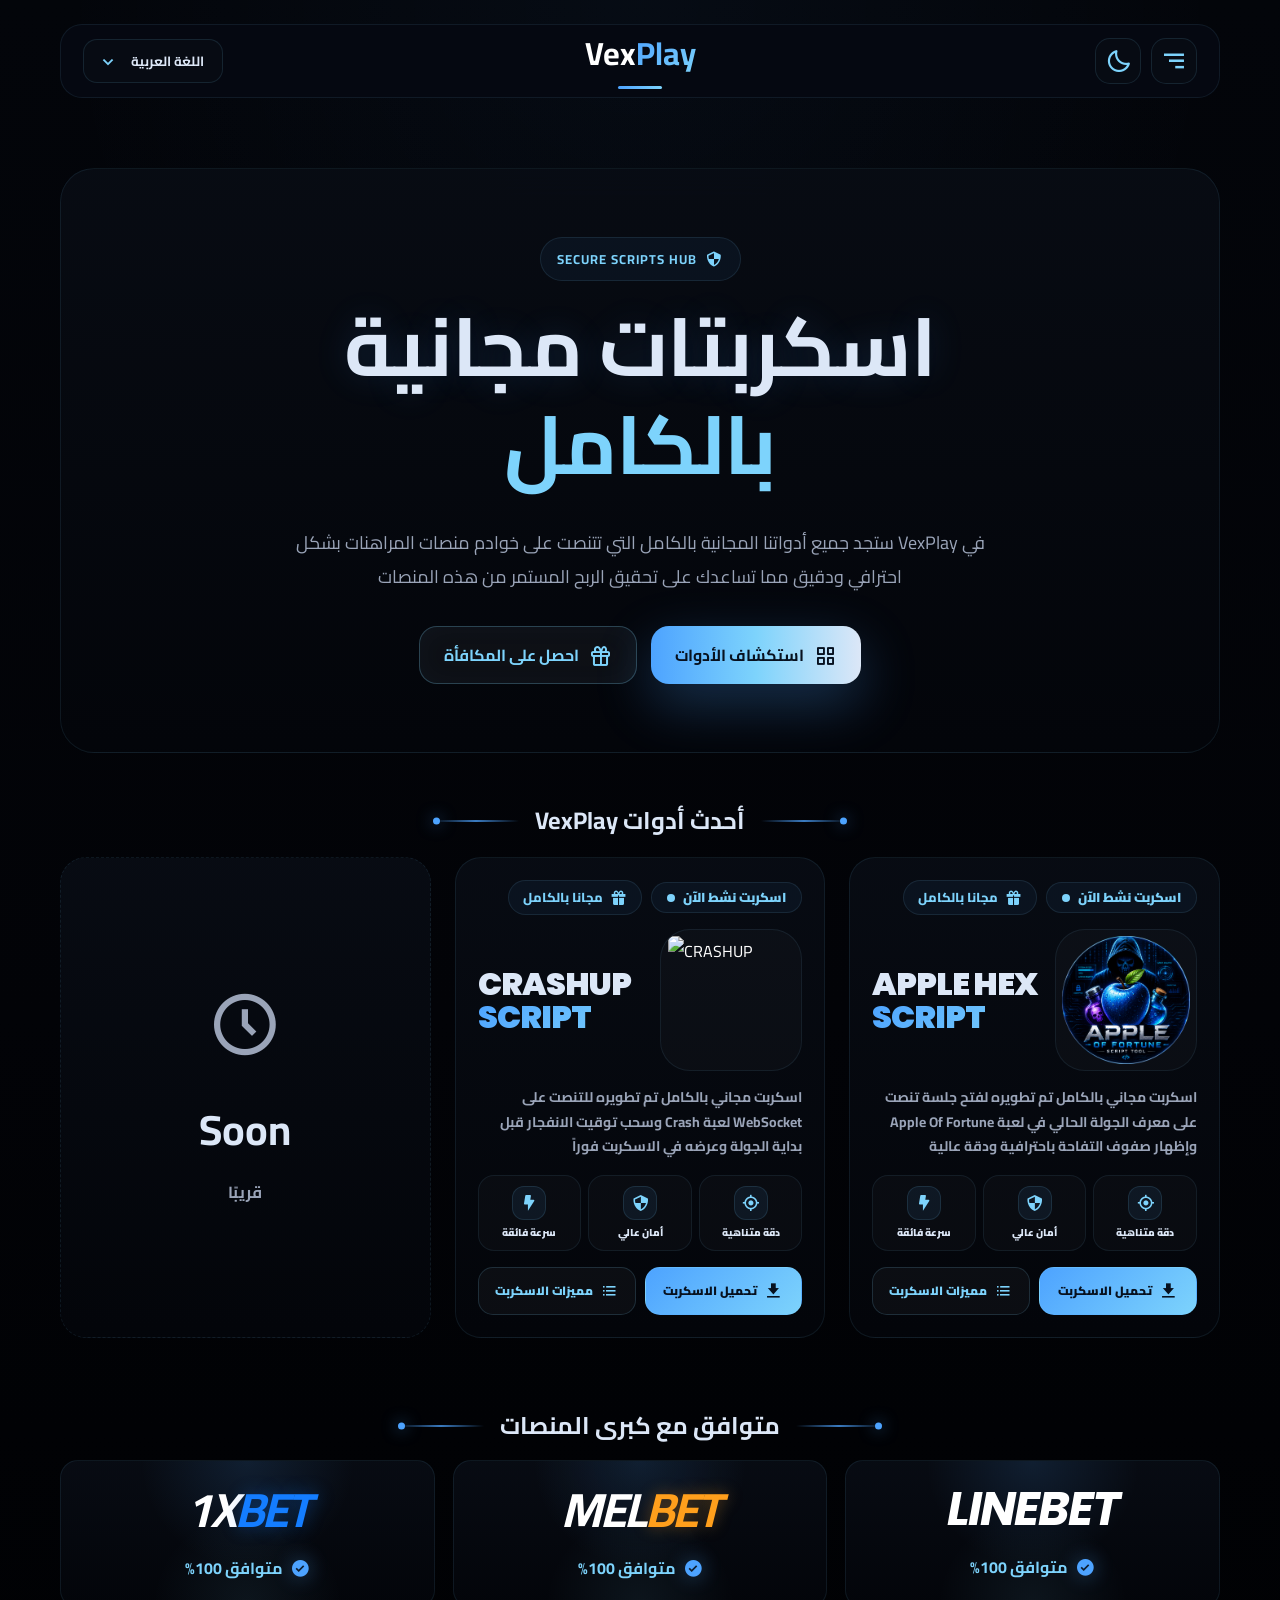
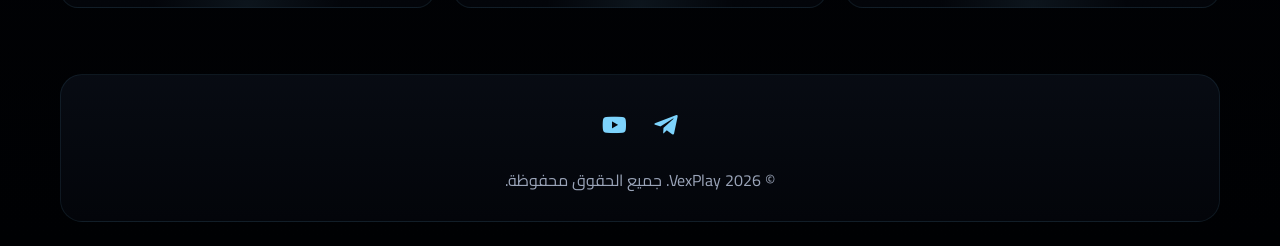
==== commit b71ddc41: "Deploy gamehub" ====
--- a/index.html
+++ b/index.html
@@ -156,10 +156,10 @@
                         <span data-key="exploreTools">استكشاف الأدوات</span>
                     </a>
 
-                    <button type="button" class="hero-btn hero-btn-secondary bonus-open-btn" id="bonusOpenBtn">
+                    <a href="/promo" class="hero-btn hero-btn-secondary">
                         <i class='bx bx-gift'></i>
                         <span data-key="claimBonus">احصل على المكافأة</span>
-                    </button>
+                    </a>
                 </div>
 
 
@@ -175,9 +175,6 @@
         </section>
 
         <section class="cards">
-
-
-
             <article class="card reveal-card script-card">
                 <div class="script-card-main">
                     <div class="script-badges-row">
@@ -195,6 +192,70 @@
                     <div class="script-head-row">
                         <div class="script-title-wrap">
                             <h2 class="script-card-title">
+                                <span>APPLE HEX</span>
+                                <b>SCRIPT</b>
+                            </h2>
+                        </div>
+
+                        <div class="script-card-visual">
+                            <div class="script-logo-box">
+                                <img src="img/applehex/apple_hex.png" alt="APPLE HEX">
+                            </div>
+                        </div>
+                    </div>
+
+                    <p class="script-card-desc" data-key="applehexDes">
+                        اسكربت مجاني تم تطويره لتحليل جولة Apple OF Fortune بدقة عالية
+                    </p>
+                </div>
+
+                <div class="script-features-row">
+                    <div class="script-feature-mini">
+                        <i class='bx bx-target-lock'></i>
+                        <span data-key="scriptAccuracy">دقة متناهية</span>
+                    </div>
+
+                    <div class="script-feature-mini">
+                        <i class='bx bx-shield-quarter'></i>
+                        <span data-key="scriptSecurity">أمان عالي</span>
+                    </div>
+
+                    <div class="script-feature-mini">
+                        <i class='bx bxs-bolt'></i>
+                        <span data-key="scriptSpeed">سرعة فائقة</span>
+                    </div>
+                </div>
+
+
+                <div class="script-card-actions">
+                    <a href="/applehex" class="script-action-btn script-download-btn">
+                        <i class='bx bxs-download'></i>
+                        <span data-key="details">تحميل الاسكربت</span>
+                    </a>
+
+                    <button type="button" class="script-action-btn script-features-btn" id="appleHexFeaturesOpenBtn">
+                        <i class='bx bx-list-ul'></i>
+                        <span data-key="script_feature">مميزات الاسكربت</span>
+                    </button>
+                </div>
+            </article>
+            <article class="card reveal-card script-card">
+                <div class="script-card-main">
+                    <div class="script-badges-row">
+                        <span class="script-status-badge">
+                            <span data-key="scriptStatus">سكربت</span>
+                            <b></b>
+                        </span>
+
+                        <span class="script-free-badge">
+                            <i class='bx bxs-gift'></i>
+                            <span data-key="freeBadge">مجانا بالكامل</span>
+                        </span>
+                    </div>
+
+                    <div class="script-head-row">
+                        <div class="script-title-wrap">
+                            <h2 class="script-card-title">
                                 <span>CRASHUP</span>
                                 <b>SCRIPT</b>
                             </h2>
@@ -247,13 +308,7 @@
 
 
 
-            <article class="card reveal-card soon-card">
-                <div class="soon-content">
-                    <i class='bx bx-time-five'></i>
-                    <h2>Soon</h2>
-                    <span data-key="soon">قريبًا</span>
-                </div>
-            </article>
+
 
             <article class="card reveal-card soon-card">
                 <div class="soon-content">
@@ -464,6 +519,88 @@
         </div>
     </div>
 
+    <div class="features-modal" id="appleHexFeaturesModal" aria-hidden="true">
+        <div class="features-modal-backdrop" data-applehex-features-close></div>
+
+        <div class="features-dialog" role="dialog" aria-modal="true" aria-labelledby="appleHexFeaturesTitle">
+            <button class="features-close" type="button" data-applehex-features-close aria-label="Close">
+                <i class='bx bx-x'></i>
+            </button>
+
+            <div class="features-head">
+                <span class="features-mini-label" data-key="appleHexFeaturesMiniLabel">مميزات APPLE HEX</span>
+                <h2 id="appleHexFeaturesTitle" data-key="appleHexFeaturesTitle">كل ما تحتاجه في اسكربت واحد</h2>
+                <p data-key="appleHexFeaturesSubtitle">
+                    اسكربت APPLE HEX احترافي مجاني بالكامل وسريع ودقيق للعمل مع منصات 1xBet و MelBet و LineBet.
+                </p>
+            </div>
+
+            <div class="features-grid">
+                <div class="feature-box">
+                    <i class='bx bx-gift'></i>
+                    <strong data-key="appleHexFeatureOneTitle">مجانا بالكامل</strong>
+                </div>
+
+                <div class="feature-box">
+                    <i class='bx bx-tachometer'></i>
+                    <strong data-key="appleHexFeatureTwoTitle">سريع ودقيق</strong>
+                </div>
+
+                <div class="feature-box">
+                    <i class='bx bx-target-lock'></i>
+                    <strong data-key="appleHexFeatureThreeTitle">اختيارات صحيحة 100%</strong>
+                </div>
+            </div>
+
+            <div class="script-benefits-block">
+                <div class="script-benefits-title">
+                    <i class='bx bx-star'></i>
+                    <h3 data-key="appleHexBenefitsTitle">مميزات اسكربت APPLE HEX</h3>
+                </div>
+
+                <div class="script-benefits-list">
+
+                    <div class="script-benefit-item">
+                        <span>01</span>
+                        <p data-key="appleHexBenefitOne">سهل الاستخدام ويمكن تفعيله على حسابك بخطوات بسيطة وسريعة.</p>
+                    </div>
+
+                    <div class="script-benefit-item">
+                        <span>02</span>
+                        <p data-key="appleHexBenefitTwo">يعرض صفوف لعبة Apple Of Fortune بطريقة احترافية قبل بداية
+                            الجولة.</p>
+                    </div>
+
+                    <div class="script-benefit-item">
+                        <span>03</span>
+                        <p data-key="appleHexBenefitThree">يعمل بسرعة واستقرار لتوفير أفضل تجربة استخدام.</p>
+                    </div>
+
+                    <div class="script-benefit-item">
+                        <span>04</span>
+                        <p data-key="appleHexBenefitFour">لا يسبب تعليقًا أو إيقافًا للحساب عند استخدامه بالطريقة
+                            الصحيحة.</p>
+                    </div>
+
+                    <div class="script-benefit-item">
+                        <span>05</span>
+                        <p data-key="appleHexBenefitFive">يتم تحديث السكربت باستمرار لتحسين الأداء وإضافة مزايا جديدة.
+                        </p>
+                    </div>
+
+                    <div class="script-benefit-note">
+                        <i class='bx bx-info-circle'></i>
+                        <p data-key="appleHexBenefitNote">
+                            نسعى دائمًا لتقديم تجربة استخدام سهلة، مستقرة، وعالية الجودة لجميع المستخدمين، مع التركيز
+                            على الأداء والسرعة وسهولة التفعيل.
+                        </p>
+                    </div>
+
+                </div>
+            </div>
+        </div>
+    </div>
+
     <button id="scrollTopBtn" class="scroll-top-btn" aria-label="Back to top">
         <i class='bx bx-up-arrow-alt'></i>
     </button>
--- a/css/style.css
+++ b/css/style.css
@@ -52,8 +52,8 @@
     min-height: 100vh;
     color: var(--text);
     background:
-        radial-gradient(circle at top, rgba(77, 163, 255, .045), transparent 30%),
-        linear-gradient(180deg, #03050a 0%, #020307 55%, #000103 100%) !important;
+        radial-gradient(circle at top, rgba(77, 163, 255, .055), transparent 34%),
+        linear-gradient(180deg, #0a0f18 0%, #080d16 55%, #060b13 100%) !important;
     overflow-x: hidden;
 }
 
@@ -4700,4 +4700,60 @@
     .tools-heading-section .compat-title span {
         width: 30px;
     }
+}
+
+/* Loader Background Same As Current Website Background */
+html:not([data-theme="light"]) .loader,
+html:not([data-theme="light"]) .lang-loader {
+    background:
+        radial-gradient(circle at top, rgba(77, 163, 255, .045), transparent 30%),
+        linear-gradient(180deg, #03050a 0%, #020307 55%, #000103 100%) !important;
+}
+
+html[data-theme="light"] .loader,
+html[data-theme="light"] .lang-loader {
+    background:
+        radial-gradient(circle at top, rgba(20, 125, 255, .025), transparent 32%),
+        linear-gradient(180deg, #fbfcff 0%, #f7f9fc 55%, #f3f5f8 100%) !important;
+}
+
+/* Remove different loader overlay effects */
+.loader::before,
+.loader::after {
+    display: none !important;
+}
+
+/* Strict Light Mode - No Shadows */
+html[data-theme="light"] .promo-page *,
+html[data-theme="light"] .promo-page *::before,
+html[data-theme="light"] .promo-page *::after {
+    box-shadow: none !important;
+    text-shadow: none !important;
+}
+
+html[data-theme="light"] .promo-hero,
+html[data-theme="light"] .promo-code-card,
+html[data-theme="light"] .promo-bonus-card,
+html[data-theme="light"] .promo-benefit-card,
+html[data-theme="light"] .promo-platform-card,
+html[data-theme="light"] .promo-cta-card {
+    background: linear-gradient(180deg, var(--card2), var(--card)) !important;
+    border-color: var(--line) !important;
+}
+
+html[data-theme="light"] .promo-gift-aura {
+    filter: blur(10px) !important;
+    opacity: .35 !important;
+}
+
+html[data-theme="light"] .promo-gift-box i,
+html[data-theme="light"] .promo-rocket i {
+    filter: none !important;
+}
+
+html[data-theme="light"] .promo-copy-btn,
+html[data-theme="light"] .promo-activate-btn,
+html[data-theme="light"] .promo-toast {
+    box-shadow: none !important;
+    text-shadow: none !important;
 }
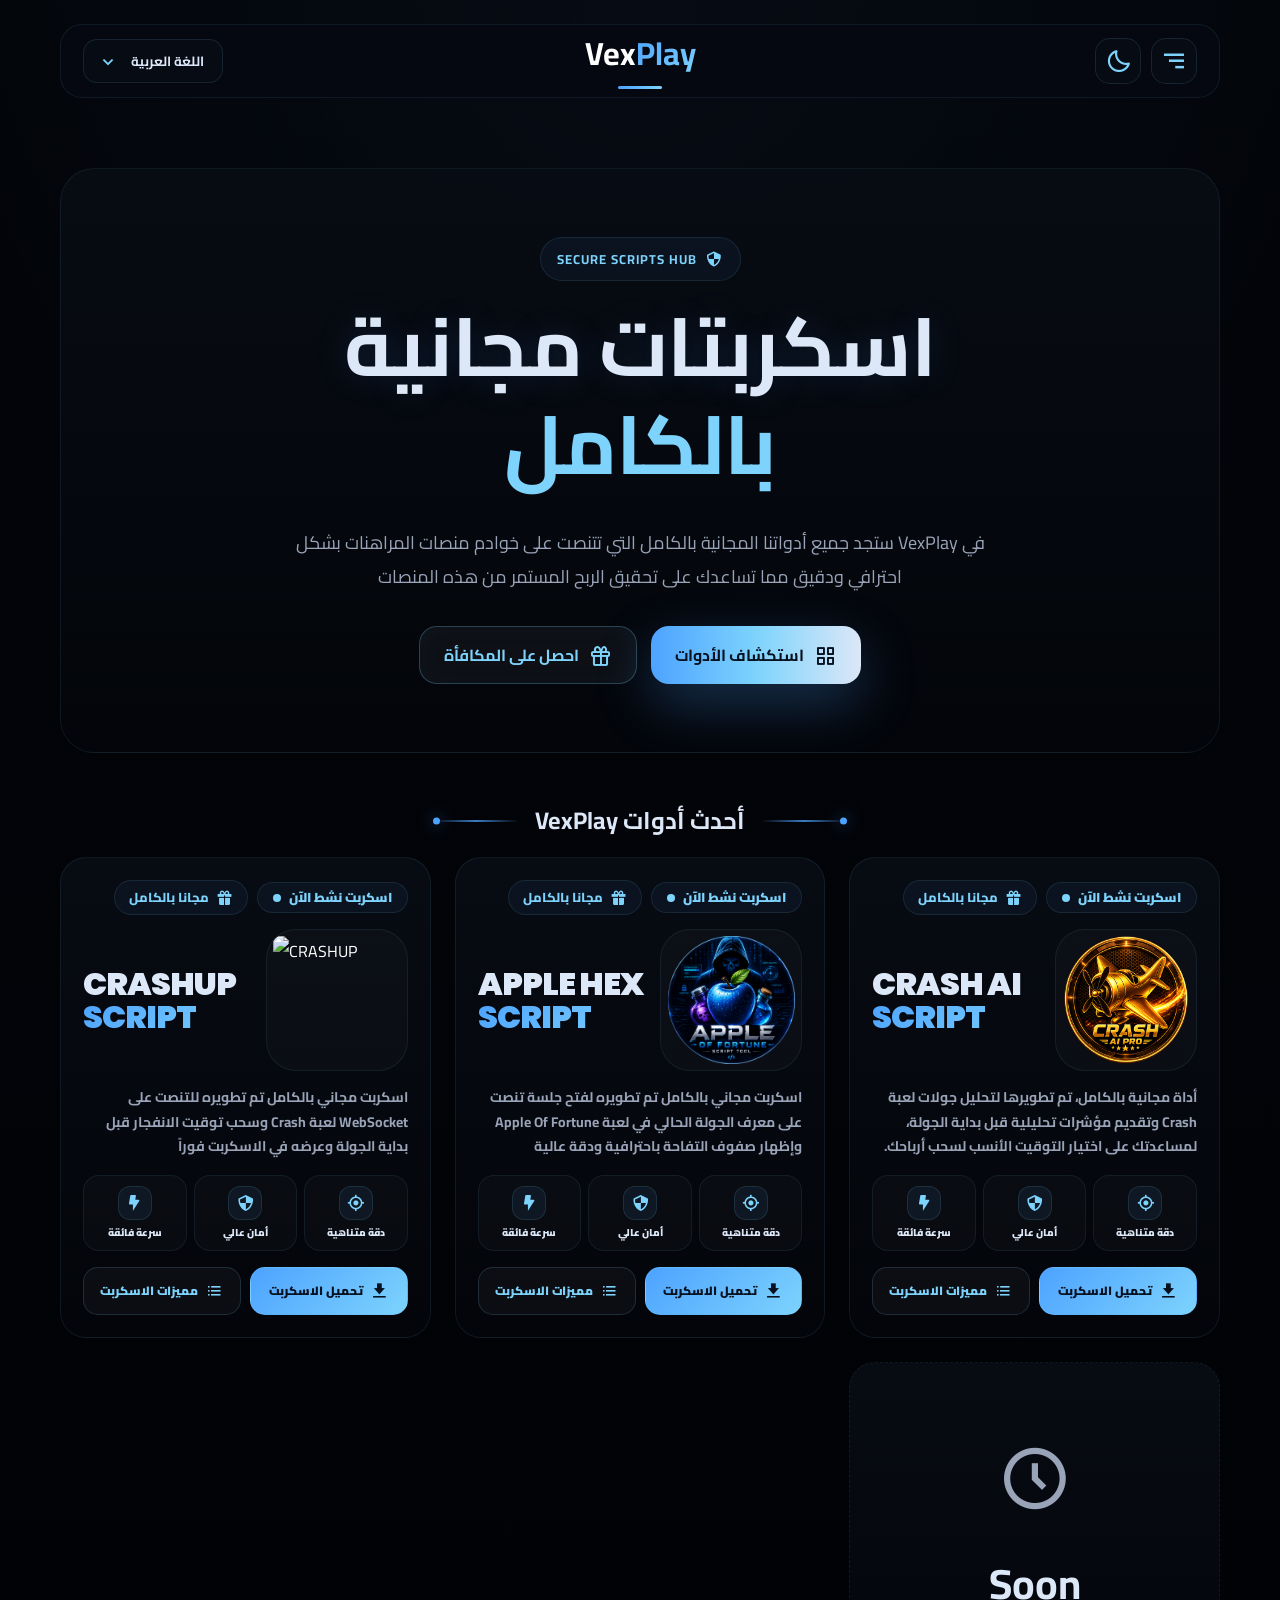
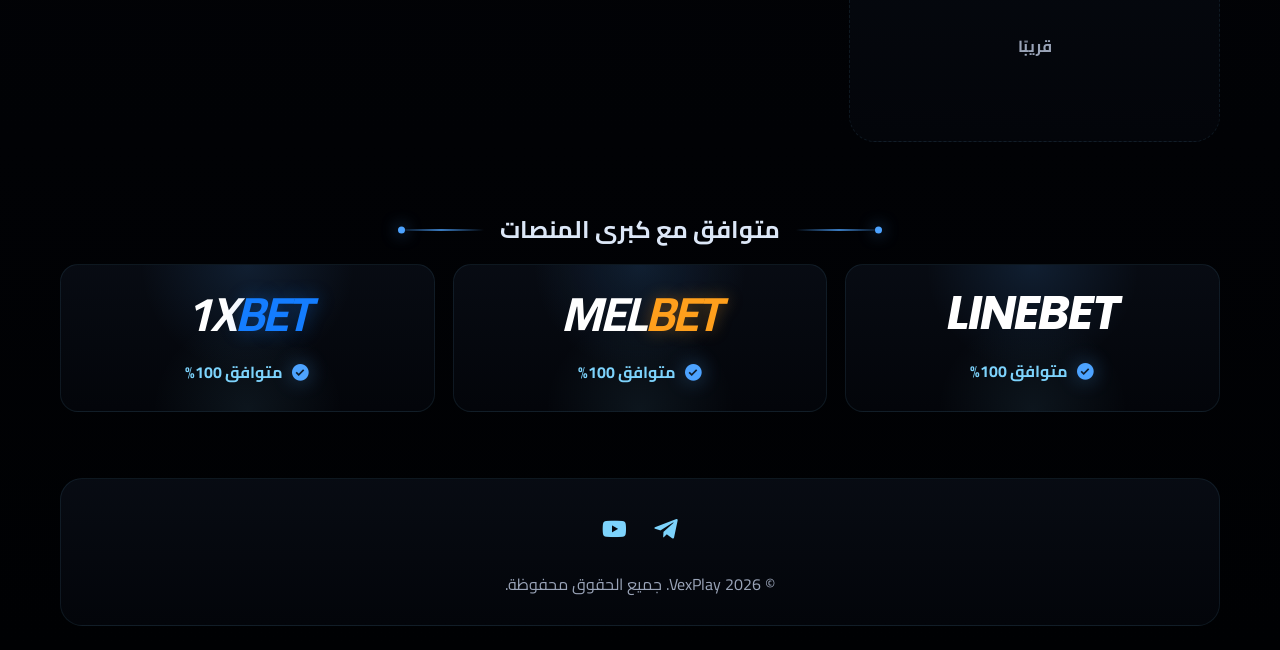
==== commit 9aa84715: "new script" ====
--- a/index.html
+++ b/index.html
@@ -192,20 +192,21 @@
                     <div class="script-head-row">
                         <div class="script-title-wrap">
                             <h2 class="script-card-title">
-                                <span>APPLE HEX</span>
+                                <span>CRASH AI</span>
                                 <b>SCRIPT</b>
                             </h2>
                         </div>
 
                         <div class="script-card-visual">
                             <div class="script-logo-box">
-                                <img src="img/applehex/apple_hex.png" alt="APPLE HEX">
+                                <img src="img/crashai/crashai.png" alt="Crash AI">
                             </div>
                         </div>
                     </div>
 
-                    <p class="script-card-desc" data-key="applehexDes">
-                        اسكربت مجاني تم تطويره لتحليل جولة Apple OF Fortune بدقة عالية
+                    <p class="script-card-desc" data-key="crashAiDes">
+                        اداة مجانية بالكامل تم تطويرها لتحليل لعبة Crash والحصول على تحليلات الجولة قبل بدايتها وتساعدك
+                        على سحب أرباحك في التوقيت المناسب
                     </p>
                 </div>
 
@@ -228,12 +229,12 @@
 
 
                 <div class="script-card-actions">
-                    <a href="/applehex" class="script-action-btn script-download-btn">
+                    <a href="/crashai" class="script-action-btn script-download-btn">
                         <i class='bx bxs-download'></i>
                         <span data-key="details">تحميل الاسكربت</span>
                     </a>
 
-                    <button type="button" class="script-action-btn script-features-btn" id="appleHexFeaturesOpenBtn">
+                    <button type="button" class="script-action-btn script-features-btn" id="crashAiFeaturesOpenBtn">
                         <i class='bx bx-list-ul'></i>
                         <span data-key="script_feature">مميزات الاسكربت</span>
                     </button>
@@ -256,6 +257,70 @@
                     <div class="script-head-row">
                         <div class="script-title-wrap">
                             <h2 class="script-card-title">
+                                <span>APPLE HEX</span>
+                                <b>SCRIPT</b>
+                            </h2>
+                        </div>
+
+                        <div class="script-card-visual">
+                            <div class="script-logo-box">
+                                <img src="img/applehex/apple_hex.png" alt="APPLE HEX">
+                            </div>
+                        </div>
+                    </div>
+
+                    <p class="script-card-desc" data-key="applehexDes">
+                        اسكربت مجاني تم تطويره لتحليل جولة Apple OF Fortune بدقة عالية
+                    </p>
+                </div>
+
+                <div class="script-features-row">
+                    <div class="script-feature-mini">
+                        <i class='bx bx-target-lock'></i>
+                        <span data-key="scriptAccuracy">دقة متناهية</span>
+                    </div>
+
+                    <div class="script-feature-mini">
+                        <i class='bx bx-shield-quarter'></i>
+                        <span data-key="scriptSecurity">أمان عالي</span>
+                    </div>
+
+                    <div class="script-feature-mini">
+                        <i class='bx bxs-bolt'></i>
+                        <span data-key="scriptSpeed">سرعة فائقة</span>
+                    </div>
+                </div>
+
+
+                <div class="script-card-actions">
+                    <a href="/applehex" class="script-action-btn script-download-btn">
+                        <i class='bx bxs-download'></i>
+                        <span data-key="details">تحميل الاسكربت</span>
+                    </a>
+
+                    <button type="button" class="script-action-btn script-features-btn" id="appleHexFeaturesOpenBtn">
+                        <i class='bx bx-list-ul'></i>
+                        <span data-key="script_feature">مميزات الاسكربت</span>
+                    </button>
+                </div>
+            </article>
+            <article class="card reveal-card script-card">
+                <div class="script-card-main">
+                    <div class="script-badges-row">
+                        <span class="script-status-badge">
+                            <span data-key="scriptStatus">سكربت</span>
+                            <b></b>
+                        </span>
+
+                        <span class="script-free-badge">
+                            <i class='bx bxs-gift'></i>
+                            <span data-key="freeBadge">مجانا بالكامل</span>
+                        </span>
+                    </div>
+
+                    <div class="script-head-row">
+                        <div class="script-title-wrap">
+                            <h2 class="script-card-title">
                                 <span>CRASHUP</span>
                                 <b>SCRIPT</b>
                             </h2>
@@ -427,6 +492,123 @@
             <p class="bonus-note" data-key="bonusNote">
                 انسخ الكود واستخدمه أثناء إنشاء حساب جديد للحصول على العرض.
             </p>
+        </div>
+    </div>
+
+    <div class="features-modal" id="crashAiFeaturesModal" aria-hidden="true">
+        <div class="features-modal-backdrop" data-crashai-features-close></div>
+
+        <div class="features-dialog" role="dialog" aria-modal="true" aria-labelledby="crashAiFeaturesTitle">
+
+            <button class="features-close" type="button" data-crashai-features-close aria-label="Close">
+                <i class='bx bx-x'></i>
+            </button>
+
+            <div class="features-head">
+                <span class="features-mini-label" data-key="crashAiFeaturesMiniLabel">
+                    مميزات CRASH AI
+                </span>
+
+                <h2 id="crashAiFeaturesTitle" data-key="crashAiFeaturesTitle">
+                    كل ما تحتاجه في أداة واحدة
+                </h2>
+
+                <p data-key="crashAiFeaturesSubtitle">
+                    أداة CRASH AI احترافية ومجانية بالكامل، تم تطويرها لتوفير
+                    تحليلات سريعة ودقيقة للعمل مع منصات 1xBet وMelBet وLineBet.
+                </p>
+            </div>
+
+            <div class="features-grid">
+
+                <div class="feature-box">
+                    <i class='bx bx-gift'></i>
+                    <strong data-key="crashAiFeatureOneTitle">
+                        مجانًا بالكامل
+                    </strong>
+                </div>
+
+                <div class="feature-box">
+                    <i class='bx bx-tachometer'></i>
+                    <strong data-key="crashAiFeatureTwoTitle">
+                        سريع ودقيق
+                    </strong>
+                </div>
+
+                <div class="feature-box">
+                    <i class='bx bx-target-lock'></i>
+                    <strong data-key="crashAiFeatureThreeTitle">
+                        تحليلات متقدمة
+                    </strong>
+                </div>
+
+            </div>
+
+            <div class="script-benefits-block">
+
+                <div class="script-benefits-title">
+                    <i class='bx bx-star'></i>
+
+                    <h3 data-key="crashAiBenefitsTitle">
+                        مميزات أداة CRASH AI
+                    </h3>
+                </div>
+
+                <div class="script-benefits-list">
+
+                    <div class="script-benefit-item">
+                        <span>01</span>
+
+                        <p data-key="crashAiBenefitOne">
+                            سهلة الاستخدام ويمكن تفعيلها على حسابك بخطوات بسيطة وسريعة.
+                        </p>
+                    </div>
+
+                    <div class="script-benefit-item">
+                        <span>02</span>
+
+                        <p data-key="crashAiBenefitTwo">
+                            تقدم تحليلات لجولات لعبة Crash قبل بداية الجولة لمساعدتك
+                            على تحديد توقيت السحب المناسب.
+                        </p>
+                    </div>
+
+                    <div class="script-benefit-item">
+                        <span>03</span>
+
+                        <p data-key="crashAiBenefitThree">
+                            تعمل بسرعة واستقرار لتوفير تجربة استخدام سلسة واحترافية.
+                        </p>
+                    </div>
+
+                    <div class="script-benefit-item">
+                        <span>04</span>
+
+                        <p data-key="crashAiBenefitFour">
+                            لا تسبب تعليقًا أو إيقافًا للحساب عند استخدامها بالطريقة الصحيحة.
+                        </p>
+                    </div>
+
+                    <div class="script-benefit-item">
+                        <span>05</span>
+
+                        <p data-key="crashAiBenefitFive">
+                            يتم تحديث الأداة باستمرار لتحسين الأداء وإضافة مزايا جديدة.
+                        </p>
+                    </div>
+
+                    <div class="script-benefit-note">
+                        <i class='bx bx-info-circle'></i>
+
+                        <p data-key="crashAiBenefitNote">
+                            نسعى دائمًا إلى تقديم تجربة استخدام سهلة ومستقرة وعالية
+                            الجودة، مع التركيز على الأداء والسرعة وسهولة التفعيل.
+                        </p>
+                    </div>
+
+                </div>
+            </div>
+
         </div>
     </div>
 
